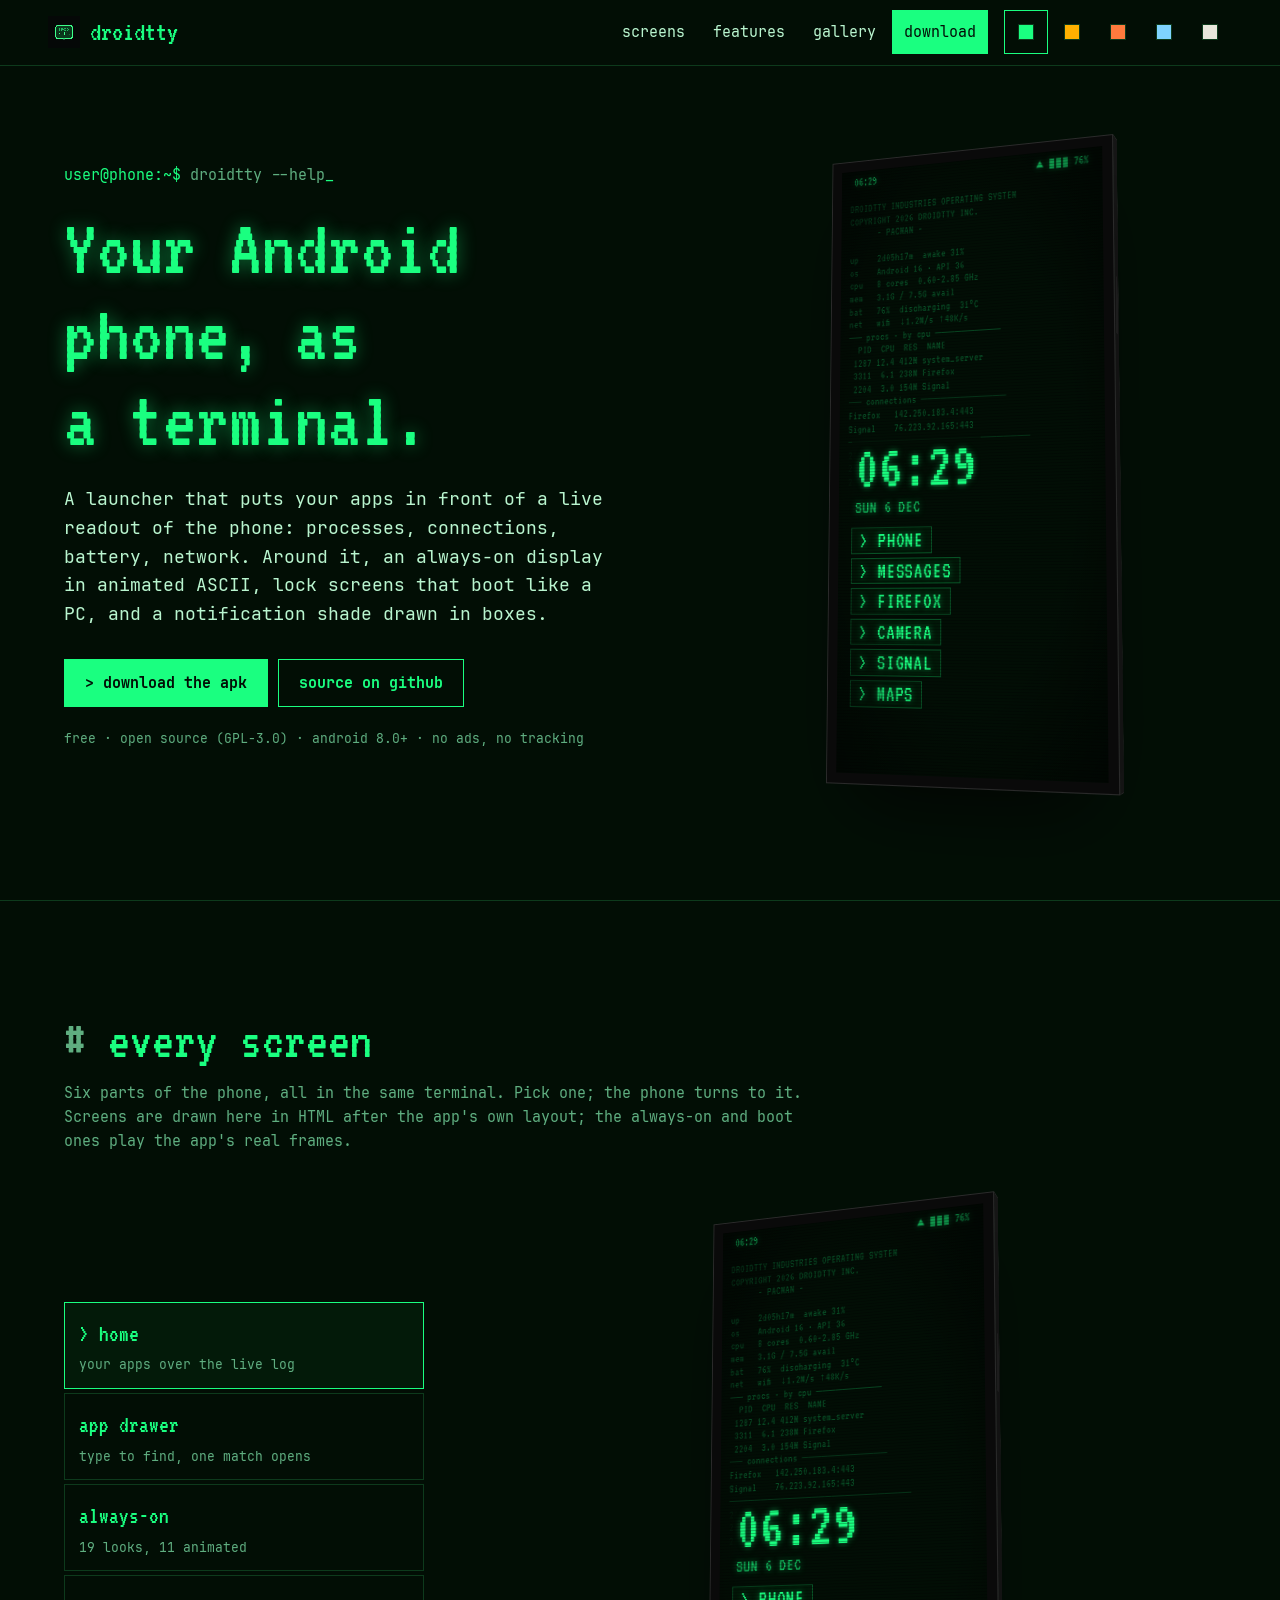
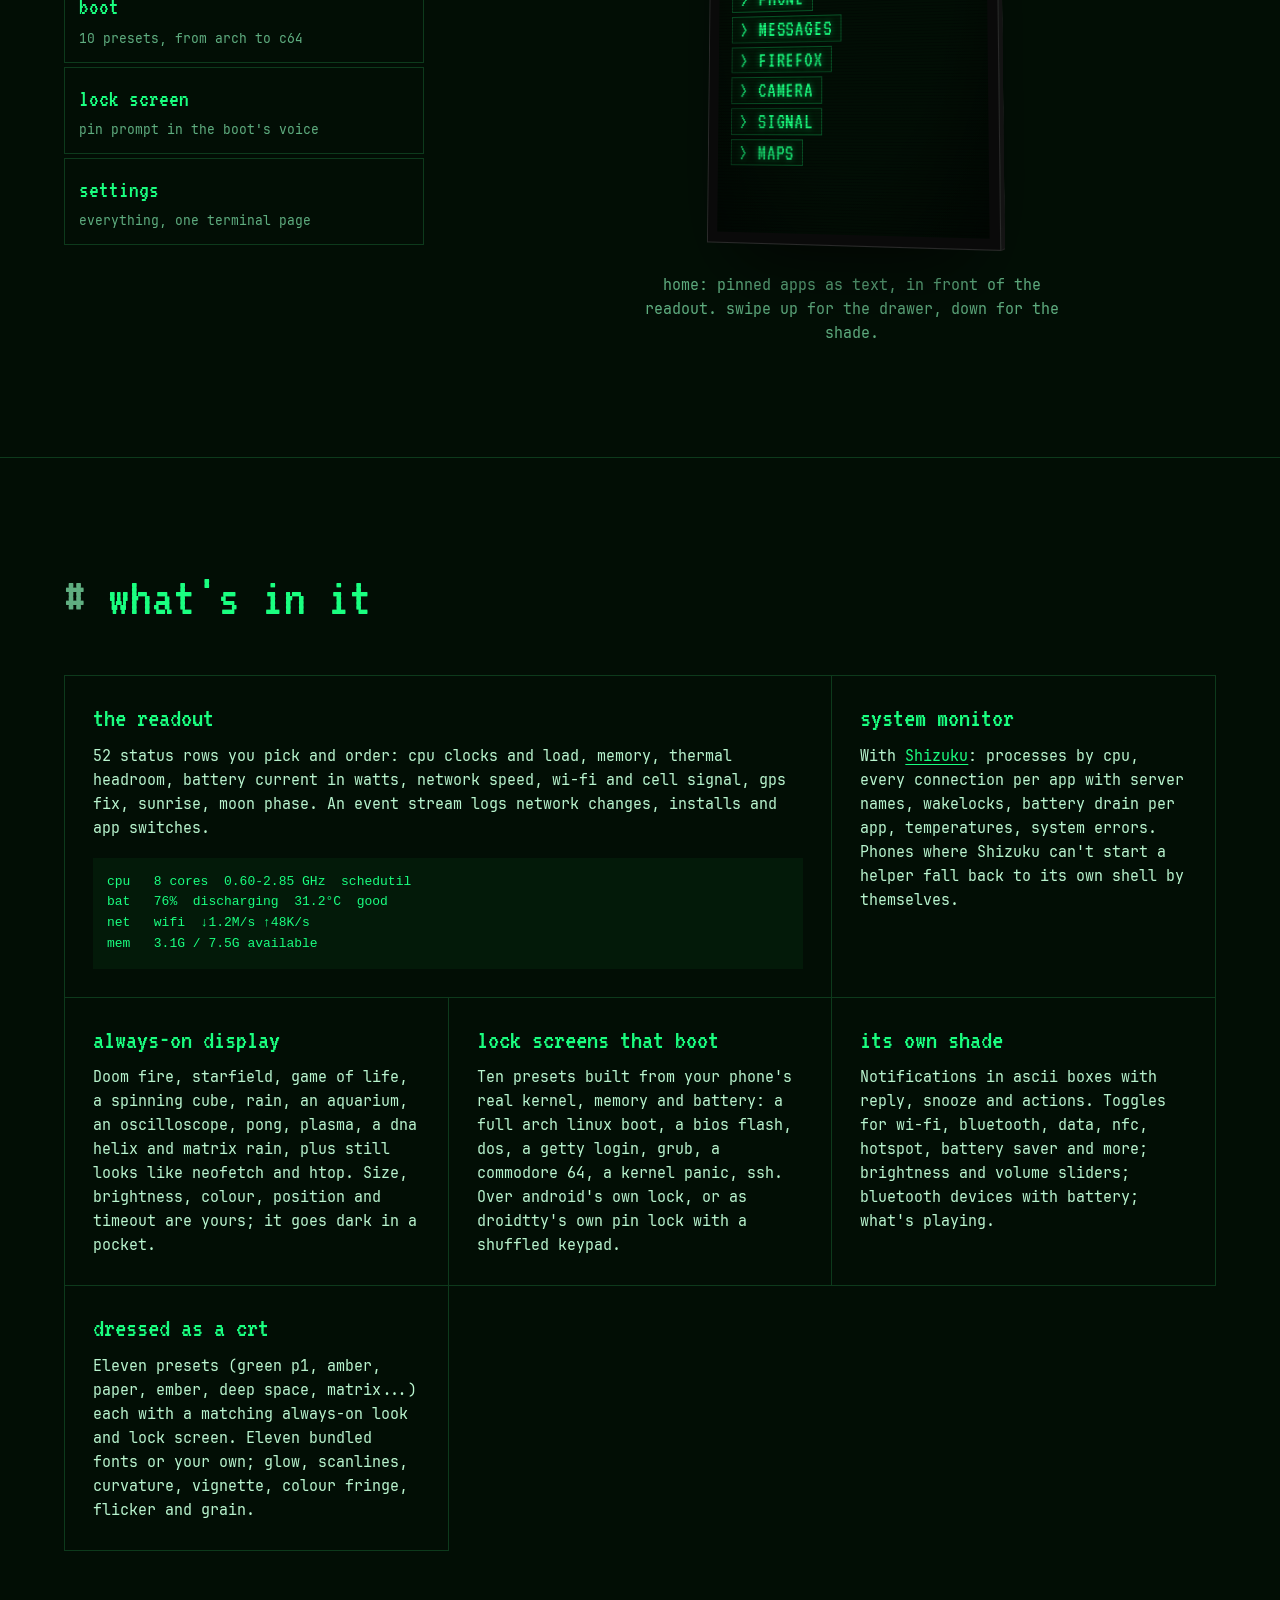
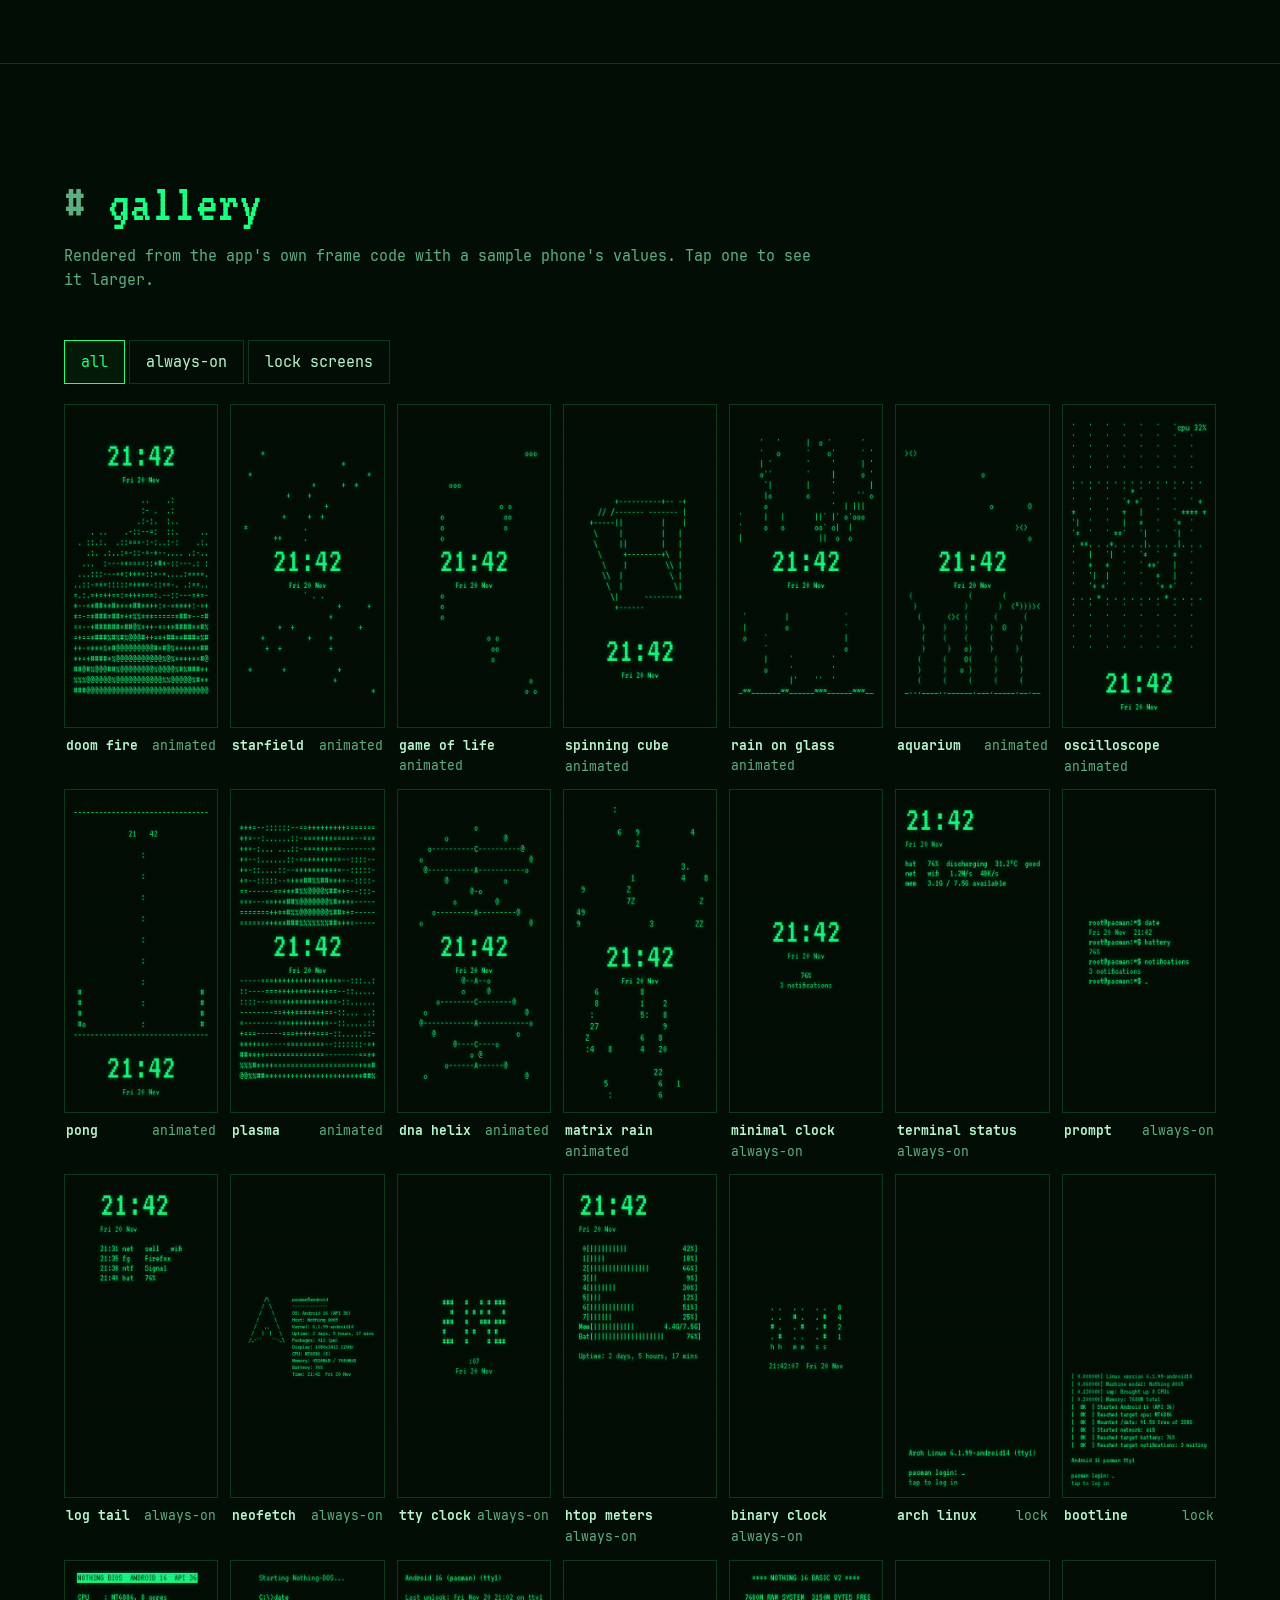
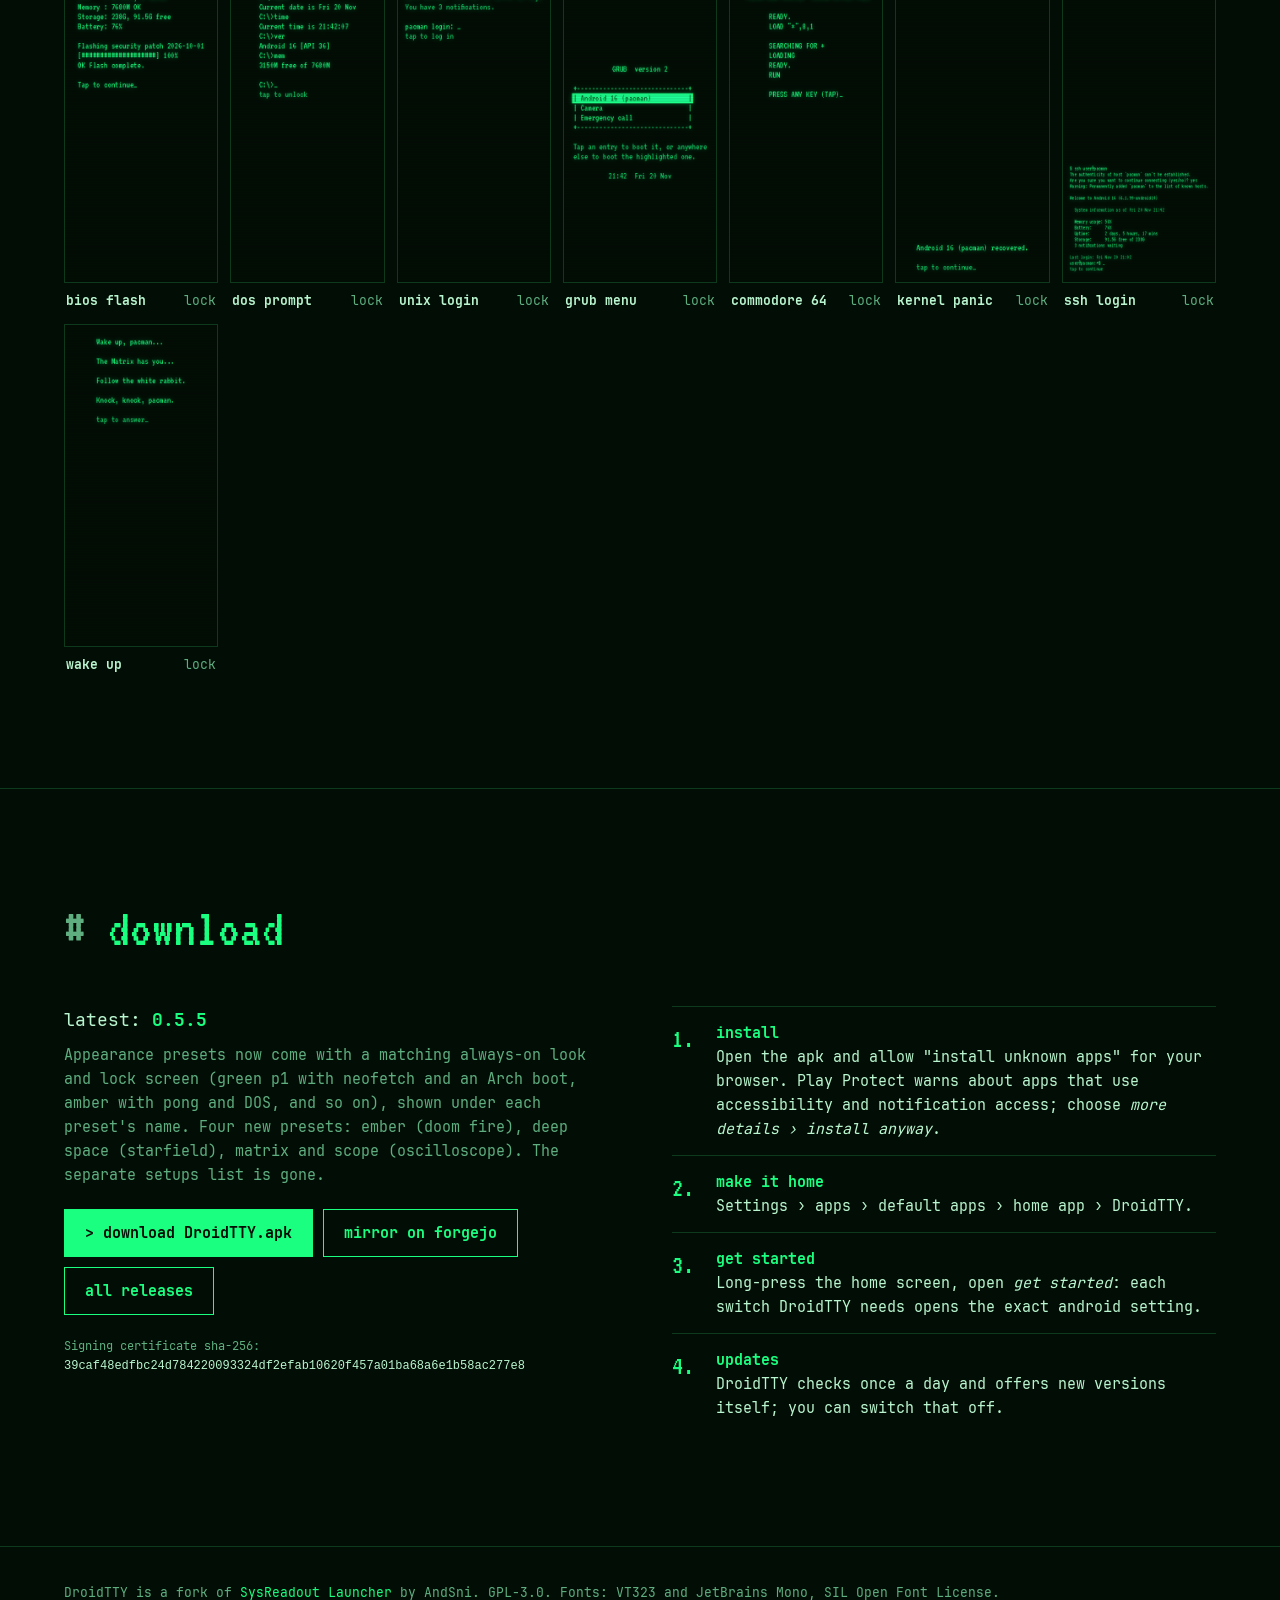
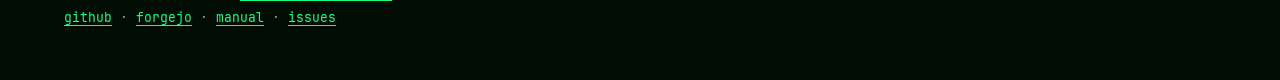
==== site/index.html @ 65d28c78 "Website for droidtty.oiupoyt.space: 3D phones with every screen, gallery, downloads" ====
<!doctype html>
<html lang="en">
<head>
<meta charset="utf-8">
<meta name="viewport" content="width=device-width, initial-scale=1, viewport-fit=cover">
<title>DroidTTY: your Android phone as a terminal</title>
<meta name="description" content="DroidTTY is an Android launcher that turns your phone into a terminal: a live system readout, animated ASCII always-on display, boot-screen lock screens and its own notification shade. Free and open source.">
<link rel="canonical" href="https://droidtty.oiupoyt.space/">
<meta property="og:title" content="DroidTTY">
<meta property="og:description" content="An Android launcher that turns your phone into a terminal.">
<meta property="og:url" content="https://droidtty.oiupoyt.space/">
<meta property="og:image" content="https://droidtty.oiupoyt.space/assets/icon.png">
<meta name="theme-color" content="#020e05">
<link rel="icon" href="assets/icon.png">
<link rel="preload" href="assets/fonts/vt323_regular.ttf" as="font" type="font/ttf" crossorigin>
<link rel="stylesheet" href="style.css">
</head>
<body data-theme="green">
<a class="skip" href="#main">skip to content</a>

<header class="top">
  <a class="brand" href="#top" aria-label="DroidTTY home">
    <img src="assets/icon.png" alt="" width="32" height="32">
    <span>droidtty</span>
  </a>
  <nav class="nav" aria-label="sections">
    <a href="#screens">screens</a>
    <a href="#features">features</a>
    <a href="#gallery">gallery</a>
    <a href="#download" class="nav-dl">download</a>
  </nav>
  <div class="themes" role="group" aria-label="site colours, the app's own presets">
    <button type="button" data-set-theme="green" aria-pressed="true" title="green p1"><i style="--c:#1aff80"></i><span class="sr">green p1</span></button>
    <button type="button" data-set-theme="amber" aria-pressed="false" title="amber p3"><i style="--c:#ffb000"></i><span class="sr">amber p3</span></button>
    <button type="button" data-set-theme="ember" aria-pressed="false" title="ember"><i style="--c:#ff7a3d"></i><span class="sr">ember</span></button>
    <button type="button" data-set-theme="space" aria-pressed="false" title="deep space"><i style="--c:#7fd3ff"></i><span class="sr">deep space</span></button>
    <button type="button" data-set-theme="paper" aria-pressed="false" title="paper"><i style="--c:#e8e6dc"></i><span class="sr">paper</span></button>
  </div>
</header>

<main id="main">

<section class="hero" id="top">
  <div class="hero-copy">
    <p class="prompt"><span class="ps">user@phone:~$</span> <span class="typed" data-type="droidtty --help">droidtty --help</span></p>
    <h1>Your Android phone, as a terminal.</h1>
    <p class="lede">A launcher that puts your apps in front of a live readout of the phone: processes, connections, battery, network. Around it, an always-on display in animated ASCII, lock screens that boot like a PC, and a notification shade drawn in boxes.</p>
    <div class="cta">
      <a class="btn primary" href="#download">download the apk</a>
      <a class="btn" href="https://github.com/oiupoyt/DroidTTY">source on github</a>
    </div>
    <p class="meta">free · open source (GPL-3.0) · android 8.0+ · no ads, no tracking</p>
  </div>
  <div class="hero-stage" aria-hidden="true">
    <div class="phone hero-phone tilt" data-screen="home"></div>
  </div>
</section>

<section class="screens" id="screens" aria-labelledby="screens-h">
  <div class="section-head">
    <h2 id="screens-h"><span class="hash">#</span> every screen</h2>
    <p>Six parts of the phone, all in the same terminal. Pick one; the phone turns to it. Screens are drawn here in HTML after the app's own layout; the always-on and boot ones play the app's real frames.</p>
  </div>
  <div class="screens-body">
    <div class="tabs" role="tablist" aria-label="screens">
      <button role="tab" aria-selected="true" aria-controls="screen-panel" data-tab="home"><b>home</b><span>your apps over the live log</span></button>
      <button role="tab" aria-selected="false" aria-controls="screen-panel" data-tab="drawer"><b>app drawer</b><span>type to find, one match opens</span></button>
      <button role="tab" aria-selected="false" aria-controls="screen-panel" data-tab="aod"><b>always-on</b><span>19 looks, 11 animated</span></button>
      <button role="tab" aria-selected="false" aria-controls="screen-panel" data-tab="boot"><b>boot</b><span>10 presets, from arch to c64</span></button>
      <button role="tab" aria-selected="false" aria-controls="screen-panel" data-tab="lock"><b>lock screen</b><span>pin prompt in the boot's voice</span></button>
      <button role="tab" aria-selected="false" aria-controls="screen-panel" data-tab="settings"><b>settings</b><span>everything, one terminal page</span></button>
    </div>
    <div class="stage" id="screen-panel" role="tabpanel" aria-live="polite">
      <div class="phone stage-phone tilt" data-screen="home"></div>
      <p class="stage-note" id="stage-note">home: pinned apps as text, in front of the readout. swipe up for the drawer, down for the shade.</p>
    </div>
  </div>
</section>

<section class="features" id="features" aria-labelledby="features-h">
  <div class="section-head">
    <h2 id="features-h"><span class="hash">#</span> what's in it</h2>
  </div>
  <div class="feature-list">
    <article>
      <h3>the readout</h3>
      <p>52 status rows you pick and order: cpu clocks and load, memory, thermal headroom, battery current in watts, network speed, wi-fi and cell signal, gps fix, sunrise, moon phase. An event stream logs network changes, installs and app switches.</p>
      <pre class="sample" aria-label="sample rows">cpu   8 cores  0.60-2.85 GHz  schedutil
bat   76%  discharging  31.2°C  good
net   wifi  ↓1.2M/s ↑48K/s
mem   3.1G / 7.5G available</pre>
    </article>
    <article>
      <h3>system monitor</h3>
      <p>With <a href="https://shizuku.rikka.app/">Shizuku</a>: processes by cpu, every connection per app with server names, wakelocks, battery drain per app, temperatures, system errors. Phones where Shizuku can't start a helper fall back to its own shell by themselves.</p>
    </article>
    <article>
      <h3>always-on display</h3>
      <p>Doom fire, starfield, game of life, a spinning cube, rain, an aquarium, an oscilloscope, pong, plasma, a dna helix and matrix rain, plus still looks like neofetch and htop. Size, brightness, colour, position and timeout are yours; it goes dark in a pocket.</p>
    </article>
    <article>
      <h3>lock screens that boot</h3>
      <p>Ten presets built from your phone's real kernel, memory and battery: a full arch linux boot, a bios flash, dos, a getty login, grub, a commodore 64, a kernel panic, ssh. Over android's own lock, or as droidtty's own pin lock with a shuffled keypad.</p>
    </article>
    <article>
      <h3>its own shade</h3>
      <p>Notifications in ascii boxes with reply, snooze and actions. Toggles for wi-fi, bluetooth, data, nfc, hotspot, battery saver and more; brightness and volume sliders; bluetooth devices with battery; what's playing.</p>
    </article>
    <article>
      <h3>dressed as a crt</h3>
      <p>Eleven presets (green p1, amber, paper, ember, deep space, matrix...) each with a matching always-on look and lock screen. Eleven bundled fonts or your own; glow, scanlines, curvature, vignette, colour fringe, flicker and grain.</p>
    </article>
  </div>
</section>

<section class="gallery" id="gallery" aria-labelledby="gallery-h">
  <div class="section-head">
    <h2 id="gallery-h"><span class="hash">#</span> gallery</h2>
    <p>Rendered from the app's own frame code with a sample phone's values. Tap one to see it larger.</p>
  </div>
  <div class="filter" role="group" aria-label="show">
    <button type="button" data-filter="all" aria-pressed="true">all</button>
    <button type="button" data-filter="aod" aria-pressed="false">always-on</button>
    <button type="button" data-filter="lock" aria-pressed="false">lock screens</button>
  </div>
  <ul class="grid" id="gallery-grid"></ul>
  <noscript><p class="note">The gallery needs javascript; every image is also in <a href="https://github.com/oiupoyt/DroidTTY/blob/main/docs/GALLERY.md">docs/GALLERY.md</a>.</p></noscript>
</section>

<section class="download" id="download" aria-labelledby="download-h">
  <div class="section-head">
    <h2 id="download-h"><span class="hash">#</span> download</h2>
  </div>
  <div class="dl-body">
    <div class="dl-main">
      <p class="dl-version">latest: <b id="dl-version">checking…</b></p>
      <p class="dl-notes" id="dl-notes"></p>
      <div class="cta">
        <a class="btn primary" id="dl-apk" href="https://github.com/oiupoyt/DroidTTY/releases/download/latest/DroidTTY.apk">download DroidTTY.apk</a>
        <a class="btn" href="https://git.oiupoyt.space/oiupoyt/DroidTTY/releases">mirror on forgejo</a>
        <a class="btn" href="https://github.com/oiupoyt/DroidTTY/releases">all releases</a>
      </div>
      <p class="fine">Signing certificate sha-256:<br><code class="fp">39caf48edfbc24d784220093324df2efab10620f457a01ba68a6e1b58ac277e8</code></p>
    </div>
    <ol class="steps">
      <li><b>install</b> Open the apk and allow "install unknown apps" for your browser. Play Protect warns about apps that use accessibility and notification access; choose <i>more details › install anyway</i>.</li>
      <li><b>make it home</b> Settings › apps › default apps › home app › DroidTTY.</li>
      <li><b>get started</b> Long-press the home screen, open <i>get started</i>: each switch DroidTTY needs opens the exact android setting.</li>
      <li><b>updates</b> DroidTTY checks once a day and offers new versions itself; you can switch that off.</li>
    </ol>
  </div>
</section>

</main>

<footer class="foot">
  <p>DroidTTY is a fork of <a href="https://github.com/AndSni/SysReadout-Launcher">SysReadout Launcher</a> by AndSni. GPL-3.0. Fonts: VT323 and JetBrains Mono, SIL Open Font License.</p>
  <p><a href="https://github.com/oiupoyt/DroidTTY">github</a> · <a href="https://git.oiupoyt.space/oiupoyt/DroidTTY">forgejo</a> · <a href="https://github.com/oiupoyt/DroidTTY/blob/main/docs/MANUAL.md">manual</a> · <a href="https://github.com/oiupoyt/DroidTTY/issues">issues</a></p>
</footer>

<dialog class="lightbox" id="lightbox" aria-label="gallery image">
  <form method="dialog"><button class="close" aria-label="close">[x]</button></form>
  <img id="lightbox-img" alt="">
  <p id="lightbox-cap"></p>
</dialog>

<script src="screens.js"></script>
<script src="main.js"></script>
</body>
</html>
---- site/style.css ----
/* DroidTTY site. Colours are the app's own presets (data/Theme.kt); square corners and
   monospace throughout, like the app. Glow and scanlines appear only on the phones and
   the headline, where they stand for the app's CRT effects. */

@font-face {
  font-family: "VT323";
  src: url("assets/fonts/vt323_regular.ttf") format("truetype");
  font-display: swap;
}
@font-face {
  font-family: "JetBrains Mono";
  src: url("assets/fonts/jetbrainsmono_regular.ttf") format("truetype");
  font-weight: 400;
  font-display: swap;
}
@font-face {
  font-family: "JetBrains Mono";
  src: url("assets/fonts/jetbrainsmono_bold.ttf") format("truetype");
  font-weight: 700;
  font-display: swap;
}

:root, [data-theme="green"] {
  --bg: #020e05;
  --surface: #031a09;
  --line: #0d3a1c;
  --fg: #1aff80;
  --text: #b9f5cf;
  --dim: #5fae80;
  --accent: #1aff80;
  --on-accent: #020e05;
  --glow: rgba(26, 255, 128, 0.45);
}
[data-theme="amber"] {
  --bg: #0e0800; --surface: #1a1000; --line: #3a2600; --fg: #ffb000; --text: #ffe2a8;
  --dim: #c48a1c; --accent: #ffb000; --on-accent: #0e0800; --glow: rgba(255, 176, 0, 0.42);
}
[data-theme="ember"] {
  --bg: #0c0302; --surface: #180604; --line: #3a120a; --fg: #ff7a3d; --text: #ffd3bd;
  --dim: #d46a45; --accent: #ff5a1f; --on-accent: #0c0302; --glow: rgba(255, 90, 31, 0.42);
}
[data-theme="space"] {
  --bg: #03060e; --surface: #070d1c; --line: #16243f; --fg: #7fd3ff; --text: #cdebff;
  --dim: #7896b8; --accent: #7fd3ff; --on-accent: #03060e; --glow: rgba(127, 211, 255, 0.4);
}
[data-theme="paper"] {
  --bg: #e8e6dc; --surface: #dcd9cc; --line: #b9b5a4; --fg: #1d1d1b; --text: #1d1d1b;
  --dim: #55534a; --accent: #1d1d1b; --on-accent: #e8e6dc; --glow: transparent;
}

*, *::before, *::after { box-sizing: border-box; border-radius: 0 !important; }

html { scroll-behavior: smooth; scroll-padding-top: 72px; }
@media (prefers-reduced-motion: reduce) { html { scroll-behavior: auto; } }

body {
  margin: 0;
  background: var(--bg);
  color: var(--text);
  font: 15px/1.6 "JetBrains Mono", ui-monospace, monospace;
  -webkit-text-size-adjust: 100%;
  transition: background-color 0.25s, color 0.25s;
}

a { color: var(--fg); text-underline-offset: 3px; }
a:hover { text-decoration-thickness: 2px; }
:focus-visible { outline: 2px solid var(--accent); outline-offset: 3px; }

.skip { position: absolute; left: -999px; top: 8px; background: var(--accent); color: var(--on-accent); padding: 8px 12px; z-index: 50; }
.skip:focus { left: 8px; }
.sr { position: absolute; width: 1px; height: 1px; overflow: hidden; clip: rect(0 0 0 0); white-space: nowrap; }

h1, h2, h3 { font-family: "VT323", ui-monospace, monospace; font-weight: 400; color: var(--fg); line-height: 1.05; margin: 0; }
h1 { font-size: clamp(44px, 6.4vw, 84px); text-shadow: 0 0 18px var(--glow); text-wrap: balance; }
h2 { font-size: clamp(34px, 5.5vw, 54px); }
h3 { font-size: 28px; }
.hash { color: var(--dim); }

/* ---- top bar ---- */
.top {
  position: sticky; top: 0; z-index: 20;
  display: flex; align-items: center; gap: 16px;
  padding: 10px max(clamp(16px, 4vw, 48px), calc((100% - 1200px) / 2));
  background: var(--bg);
  border-bottom: 1px solid var(--line);
}
.brand { display: flex; align-items: center; gap: 10px; text-decoration: none; font-family: "VT323", monospace; font-size: 28px; color: var(--fg); }
.brand img { image-rendering: pixelated; }
.nav { display: flex; gap: 4px; margin-left: auto; }
.nav a { text-decoration: none; padding: 10px 12px; color: var(--text); min-height: 44px; display: inline-flex; align-items: center; }
.nav a:hover { color: var(--fg); background: var(--surface); }
.nav .nav-dl { color: var(--on-accent); background: var(--accent); }
.nav .nav-dl:hover { color: var(--on-accent); background: var(--fg); }
.themes { display: flex; gap: 2px; }
.themes button {
  width: 44px; height: 44px; padding: 0; border: 1px solid transparent; background: none; cursor: pointer;
  display: grid; place-items: center;
}
.themes button i { width: 16px; height: 16px; background: var(--c); border: 1px solid var(--line); display: block; }
.themes button[aria-pressed="true"] { border-color: var(--fg); }

/* ---- sections ---- */
/* Content stays within ~1200px on wide screens; the side padding grows instead. */
section {
  padding: clamp(56px, 9vw, 112px) max(clamp(16px, 5vw, 64px), calc((100% - 1200px) / 2));
  border-bottom: 1px solid var(--line);
}
.section-head { max-width: 760px; margin-bottom: clamp(28px, 4vw, 48px); }
.section-head p { color: var(--dim); margin: 12px 0 0; }

/* ---- hero ---- */
.hero {
  display: grid; grid-template-columns: minmax(0, 1.1fr) minmax(0, 0.9fr); gap: clamp(24px, 5vw, 72px);
  align-items: center; min-height: calc(100svh - 65px); padding-top: clamp(32px, 6vw, 72px);
}
.prompt { color: var(--dim); margin: 0 0 18px; }
.prompt .ps { color: var(--fg); }
.typed::after { content: "_"; animation: blink 1.06s steps(1) infinite; color: var(--fg); }
@keyframes blink { 50% { opacity: 0; } }
.lede { font-size: clamp(15px, 1.6vw, 18px); max-width: 560px; margin: 22px 0 30px; }
.meta { color: var(--dim); font-size: 13px; margin-top: 22px; }
.cta { display: flex; flex-wrap: wrap; gap: 10px; }
.btn {
  display: inline-flex; align-items: center; min-height: 48px; padding: 0 20px;
  border: 1px solid var(--fg); color: var(--fg); text-decoration: none; font-weight: 700;
}
.btn:hover { background: var(--surface); }
.btn.primary { background: var(--accent); color: var(--on-accent); border-color: var(--accent); }
.btn.primary:hover { background: var(--fg); }
.btn.primary::before { content: "> "; white-space: pre; }
.hero-stage { display: grid; place-items: center; perspective: 1400px; min-height: 520px; }

/* ---- the 3D phone ----
   A body with real depth: front glass, a back plate and four sides, each a face of a
   box turned in 3D. --rx/--ry are set from the pointer or the scroll. */
.phone {
  --w: 300px; --h: 640px; --d: 18px; --rx: 6deg; --ry: -18deg;
  width: var(--w); height: var(--h);
  position: relative; transform-style: preserve-3d;
  transform: rotateX(var(--rx)) rotateY(var(--ry));
  transition: transform 0.6s cubic-bezier(.2,.7,.2,1);
}
.phone .face { position: absolute; inset: 0; backface-visibility: hidden; }
.phone .front {
  transform: translateZ(calc(var(--d) / 2));
  background: #0a0a0a; border: 1px solid #2a2a2a; padding: 10px;
  box-shadow: 0 40px 80px -30px rgba(0, 0, 0, 0.8);
}
.phone .back { transform: rotateY(180deg) translateZ(calc(var(--d) / 2)); background: #121212; border: 1px solid #2a2a2a; }
.phone .back::after { content: "droidtty"; position: absolute; bottom: 48px; width: 100%; text-align: center; font-family: "VT323"; font-size: 22px; color: #3a3a3a; }
.phone .side { background: #161616; border: 1px solid #262626; }
.phone .left, .phone .right { width: var(--d); left: calc(50% - var(--d) / 2); }
.phone .left { transform: rotateY(-90deg) translateZ(calc(var(--w) / 2)); }
.phone .right { transform: rotateY(90deg) translateZ(calc(var(--w) / 2)); }
.phone .right::before { content: ""; position: absolute; left: 4px; right: 4px; top: 22%; height: 9%; background: #222; }
.phone .topside, .phone .bottomside { height: var(--d); top: calc(50% - var(--d) / 2); }
.phone .topside { transform: rotateX(90deg) translateZ(calc(var(--h) / 2)); }
.phone .bottomside { transform: rotateX(-90deg) translateZ(calc(var(--h) / 2)); }

.screen {
  position: relative; width: 100%; height: 100%; overflow: hidden;
  background: var(--scr-bg, #020e05); color: var(--scr-fg, #1aff80);
  font-family: "VT323", monospace; font-size: 15px; line-height: 1.12;
  text-shadow: 0 0 6px var(--scr-glow, rgba(26, 255, 128, 0.5));
}
/* Scanlines and a vignette, as the app's crt effects draw them. */
.screen::after {
  content: ""; position: absolute; inset: 0; pointer-events: none;
  background:
    repeating-linear-gradient(to bottom, rgba(0, 0, 0, 0.28) 0 1px, transparent 1px 3px),
    radial-gradient(ellipse at center, transparent 55%, rgba(0, 0, 0, 0.55) 100%);
}
.screen .cam { position: absolute; top: 8px; left: 50%; width: 10px; height: 10px; margin-left: -5px; background: #000; border: 1px solid #222; border-radius: 50% !important; z-index: 2; }
.status { display: flex; justify-content: space-between; padding: 6px 14px 4px; font-size: 13px; opacity: 0.85; }

.hero-phone { --w: min(300px, 70vw); --h: calc(var(--w) * 2.13); }
.stage-phone { --w: 300px; --h: 640px; }

/* ---- screens section ---- */
.screens-body { display: grid; grid-template-columns: minmax(220px, 360px) minmax(0, 1fr); gap: clamp(24px, 5vw, 64px); align-items: center; }
.tabs { display: flex; flex-direction: column; gap: 4px; }
.tabs button {
  text-align: left; padding: 12px 14px; min-height: 56px; cursor: pointer;
  background: none; border: 1px solid var(--line); color: var(--text); font: inherit;
  display: flex; flex-direction: column; gap: 2px;
}
.tabs button b { font-family: "VT323"; font-weight: 400; font-size: 24px; color: var(--fg); }
.tabs button span { color: var(--dim); font-size: 13px; }
.tabs button[aria-selected="true"] { border-color: var(--fg); background: var(--surface); }
.tabs button[aria-selected="true"] b::before { content: "> "; }
.stage { display: flex; flex-direction: column; align-items: center; gap: 20px; perspective: 1400px; }
.stage-note { color: var(--dim); max-width: 420px; text-align: center; margin: 12px 0 0; min-height: 3.2em; }

/* ---- features ---- */
.feature-list { display: grid; grid-template-columns: repeat(3, minmax(0, 1fr)); gap: 0; border-top: 1px solid var(--line); border-left: 1px solid var(--line); }
.feature-list article { padding: 28px; border-right: 1px solid var(--line); border-bottom: 1px solid var(--line); }
.feature-list article:first-child { grid-column: span 2; }
.feature-list h3 { margin-bottom: 10px; }
.feature-list p { margin: 0; }
.sample { margin: 18px 0 0; padding: 14px; background: var(--surface); color: var(--fg); overflow-x: auto; font-size: 13px; }

/* ---- gallery ---- */
.filter { display: flex; gap: 4px; margin-bottom: 20px; flex-wrap: wrap; }
.filter button { min-height: 44px; padding: 0 16px; background: none; border: 1px solid var(--line); color: var(--text); font: inherit; cursor: pointer; }
.filter button[aria-pressed="true"] { border-color: var(--fg); color: var(--fg); background: var(--surface); }
.grid { list-style: none; margin: 0; padding: 0; display: grid; grid-template-columns: repeat(auto-fill, minmax(150px, 1fr)); gap: 12px; }
.grid li button { display: block; width: 100%; padding: 0; border: 1px solid var(--line); background: #020e05; cursor: zoom-in; }
.grid li button:hover, .grid li button:focus-visible { border-color: var(--fg); }
.grid img { display: block; width: 100%; height: auto; aspect-ratio: 360 / 760; }
.grid .cap { display: flex; flex-wrap: wrap; justify-content: space-between; column-gap: 6px; padding: 8px 2px 0; font-size: 13px; }
.grid .cap span { white-space: nowrap; }
.grid .cap span { color: var(--dim); }
.lightbox { border: 1px solid var(--fg); background: var(--bg); color: var(--text); padding: 16px; max-width: min(92vw, 480px); }
.lightbox::backdrop { background: rgba(0, 0, 0, 0.82); }
.lightbox img { display: block; width: 100%; height: auto; max-height: 76vh; object-fit: contain; }
.lightbox p { margin: 10px 0 0; text-align: center; }
.lightbox .close { float: right; min-height: 44px; min-width: 44px; background: none; border: 0; color: var(--fg); font: inherit; cursor: pointer; }

/* ---- download ---- */
.dl-body { display: grid; grid-template-columns: minmax(0, 1fr) minmax(0, 1fr); gap: clamp(24px, 5vw, 64px); }
.dl-version { font-size: 18px; margin: 0 0 8px; }
.dl-version b { color: var(--fg); }
.dl-notes { color: var(--dim); margin: 0 0 22px; max-width: 560px; }
.fine { color: var(--dim); font-size: 12px; margin-top: 22px; }
.fp { word-break: break-all; color: var(--text); }
.steps { margin: 0; padding: 0; list-style: none; counter-reset: s; }
.steps li { counter-increment: s; padding: 14px 0 14px 44px; border-top: 1px solid var(--line); position: relative; }
.steps li::before { content: counter(s) "."; position: absolute; left: 0; top: 10px; font-family: "VT323"; font-size: 28px; color: var(--fg); }
.steps b { display: block; color: var(--fg); }

.foot { padding: 32px max(clamp(16px, 5vw, 64px), calc((100% - 1200px) / 2)) 48px; color: var(--dim); font-size: 13px; }
.foot p { margin: 4px 0; }

/* ---- widths ---- */
/* Under ~1100px the feature grid has room for two readable columns, not three. */
@media (max-width: 1100px) {
  .feature-list { grid-template-columns: repeat(2, minmax(0, 1fr)); }
  .feature-list article:first-child { grid-column: span 2; }
}
/* Under ~900px the hero copy and the phone no longer fit side by side. */
@media (max-width: 900px) {
  .hero { grid-template-columns: 1fr; min-height: 0; }
  .hero-stage { min-height: 0; padding: 16px 0 8px; }
  .screens-body { grid-template-columns: 1fr; }
  /* Tabs become a row you scroll sideways, the phone stays in view under them. */
  .tabs { flex-direction: row; overflow-x: auto; scroll-snap-type: x mandatory; padding-bottom: 6px; }
  .tabs button { flex: 0 0 auto; min-width: 150px; scroll-snap-align: start; }
  .dl-body { grid-template-columns: 1fr; }
  .themes { display: none; }
}
/* Phones: the nav keeps only download, the phone mockups shrink to the screen. */
@media (max-width: 620px) {
  body { font-size: 14px; }
  .nav a:not(.nav-dl) { display: none; }
  .feature-list { grid-template-columns: 1fr; }
  .feature-list article:first-child { grid-column: auto; }
  .feature-list article { padding: 22px 18px; }
  .stage-phone { --w: min(280px, 78vw); --h: calc(var(--w) * 2.13); }
  /* The hero phone is a preview here: smaller, and the screens section shows it in full. */
  .hero-phone { --w: min(220px, 58vw); }
  .screen { font-size: 13px; }
  .grid { grid-template-columns: repeat(2, minmax(0, 1fr)); }
  .btn { width: 100%; justify-content: center; }
}
@media (prefers-reduced-motion: reduce) {
  .phone { transition: none; }
  .typed::after { animation: none; }
}

/* ---- what's on the phones: the app's green p1 layout ---- */
.screen .s-dim { color: #12b85c; opacity: 0.8; }
.s-cur { animation: blink 1.06s steps(1) infinite; }
.s-home { position: absolute; inset: 26px 0 0; }
.s-log { position: absolute; inset: 0; margin: 0; padding: 8px 10px; font: inherit; font-size: 11.5px; line-height: 1.18; color: #16d96c; opacity: 0.32; text-shadow: none; white-space: pre; overflow: hidden; }
.s-front { position: absolute; left: 0; right: 0; top: 42%; padding: 10px 14px 0; background: linear-gradient(to bottom, transparent, rgba(2,14,5,0.85) 24px); bottom: 0; }
.s-clock, .s-date { background: linear-gradient(rgba(2,14,5,0.75), rgba(2,14,5,0.75)); width: max-content; padding: 0 4px; }
.s-clock { font-size: 64px; line-height: 0.9; }
.s-date { font-size: 18px; color: #12b85c; letter-spacing: 0.05em; margin-bottom: 10px; }
.s-apps { list-style: none; margin: 0; padding: 0; display: grid; gap: 4px; }
.s-apps li { font-size: 22px; letter-spacing: 0.04em; background: rgba(3, 26, 9, 0.86); width: max-content; padding: 0 8px; border: 1px solid rgba(26, 255, 128, 0.25); }

.s-drawer { padding: 12px 16px; }
.s-search { font-size: 22px; margin-bottom: 10px; }
.s-drawer ul { list-style: none; margin: 0; padding: 0; }
.s-drawer li { font-size: 21px; line-height: 1.3; }

.s-settings { padding: 8px 14px; font-size: 15px; }
.s-head { font-size: 21px; }
.s-sec { margin: 10px 0 2px; color: #1aff80; }
.s-row { display: flex; justify-content: space-between; gap: 8px; padding: 3px 0; color: #b9f5cf; }
.s-row b { font-weight: 400; color: #1aff80; }
.s-preset { padding: 3px 6px; margin: 2px 0; font-size: 17px; background: #020e05; color: #1aff80; }
.s-preset i { display: block; font-style: normal; font-size: 12px; opacity: 0.7; }
.s-preset.amber { background: #0e0800; color: #ffb000; }
.s-preset.ember { background: #0c0302; color: #ff7a3d; }
.s-preset.space { background: #03060e; color: #cdebff; font-family: "JetBrains Mono"; font-size: 13px; }

.s-lock { position: absolute; inset: 26px 0 0; display: flex; flex-direction: column; padding: 10px 14px 18px; }
.s-boot { flex: 1; margin: 0; font: inherit; font-size: 16px; white-space: pre-wrap; align-content: end; display: grid; }
.s-pin { color: #12b85c; margin: 8px 0; }
.s-keys { display: grid; grid-template-columns: repeat(3, 1fr); gap: 5px; }
.s-key { font: inherit; font-size: 17px; color: #1aff80; background: none; border: 1px solid rgba(26, 255, 128, 0.55); min-height: 40px; cursor: pointer; text-shadow: inherit; }
.s-key:active { background: #1aff80; color: #020e05; }

.s-frame { position: absolute; inset: 0; padding: 26px 8px 14px; display: flex; flex-direction: column; justify-content: flex-start; overflow: hidden; }
.s-frame.centered { justify-content: center; }
.s-frame.tail { justify-content: flex-end; }
.fl-wrap { display: flex; flex-direction: column; }
.fl { white-space: pre; min-height: 1em; }
.fl.c { text-align: center; }
.fl.big { font-size: 64px; line-height: 0.95; }
.fl.dim, .fl.art { color: #12b85c; }
.fl.inv { background: #1aff80; color: #020e05; width: max-content; text-shadow: none; }
.fl .mk { color: #1aff80; }
.s-loading { padding: 40px 14px; }
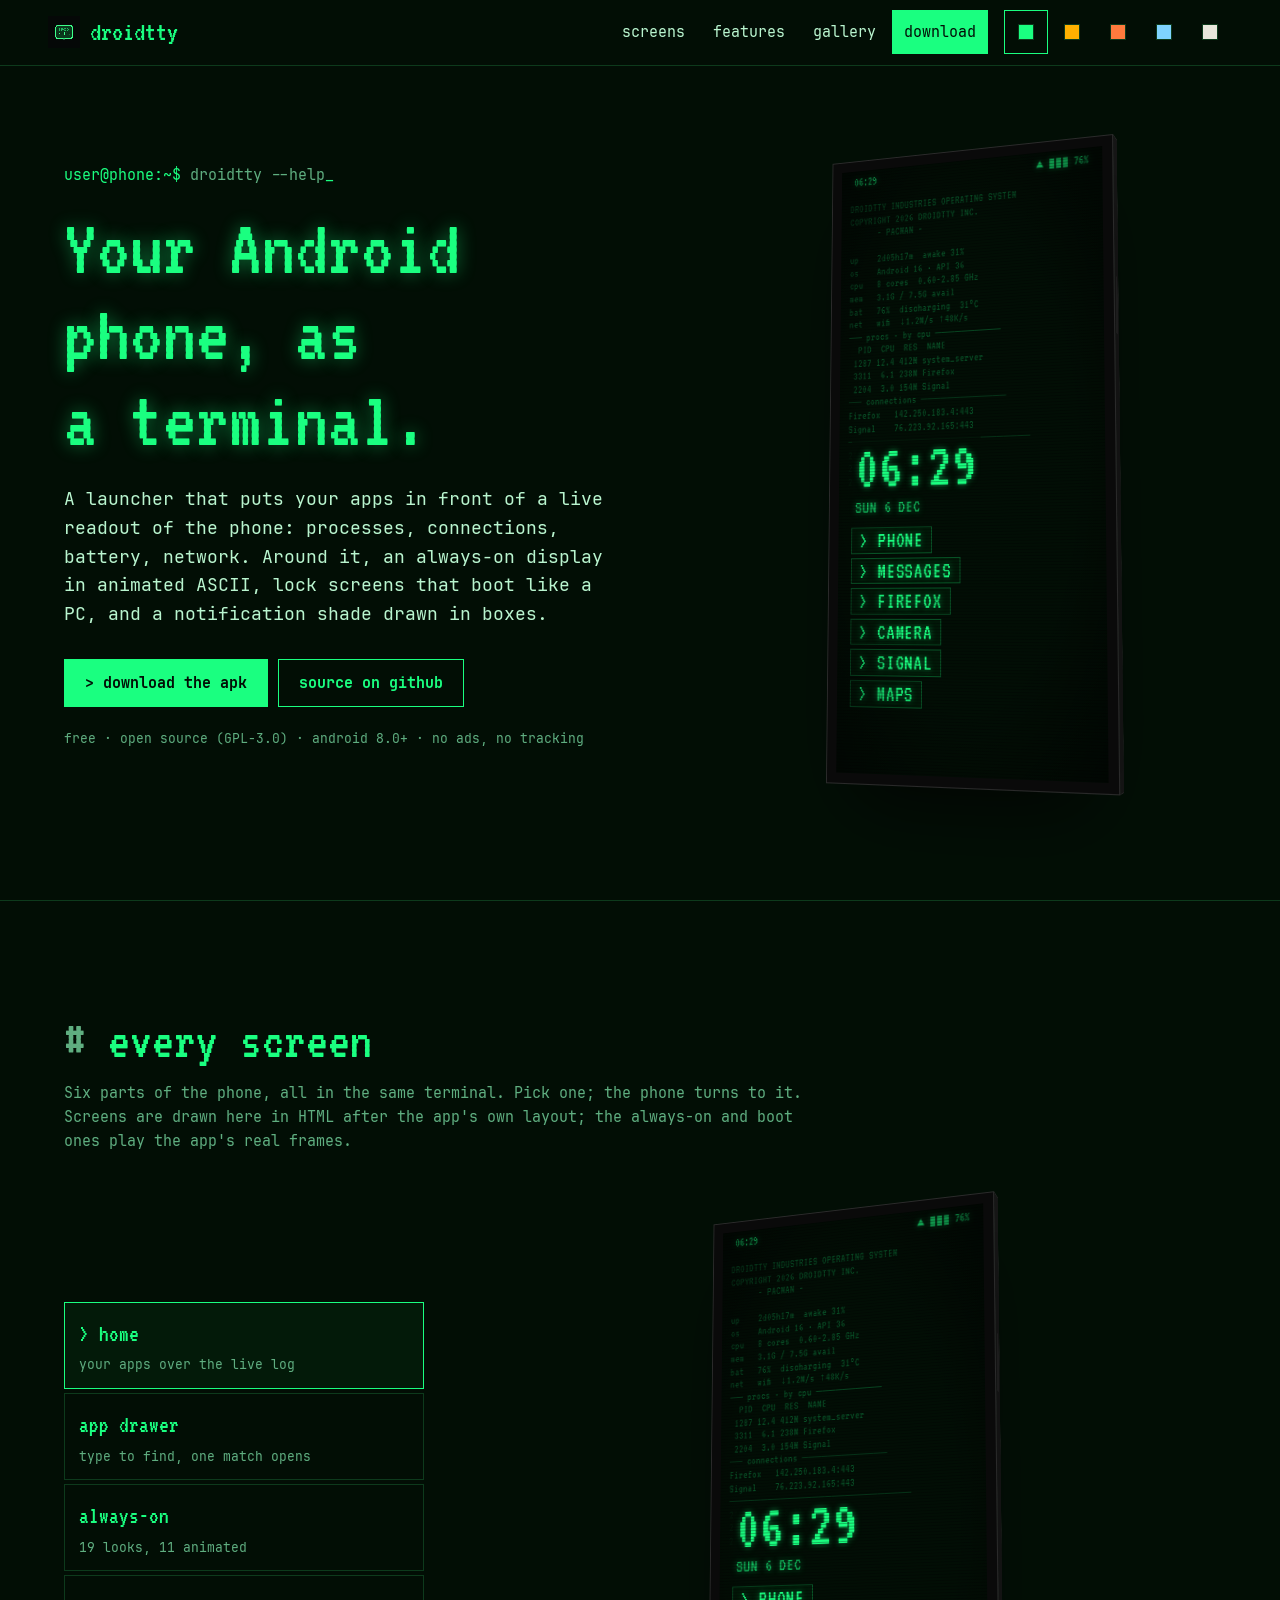
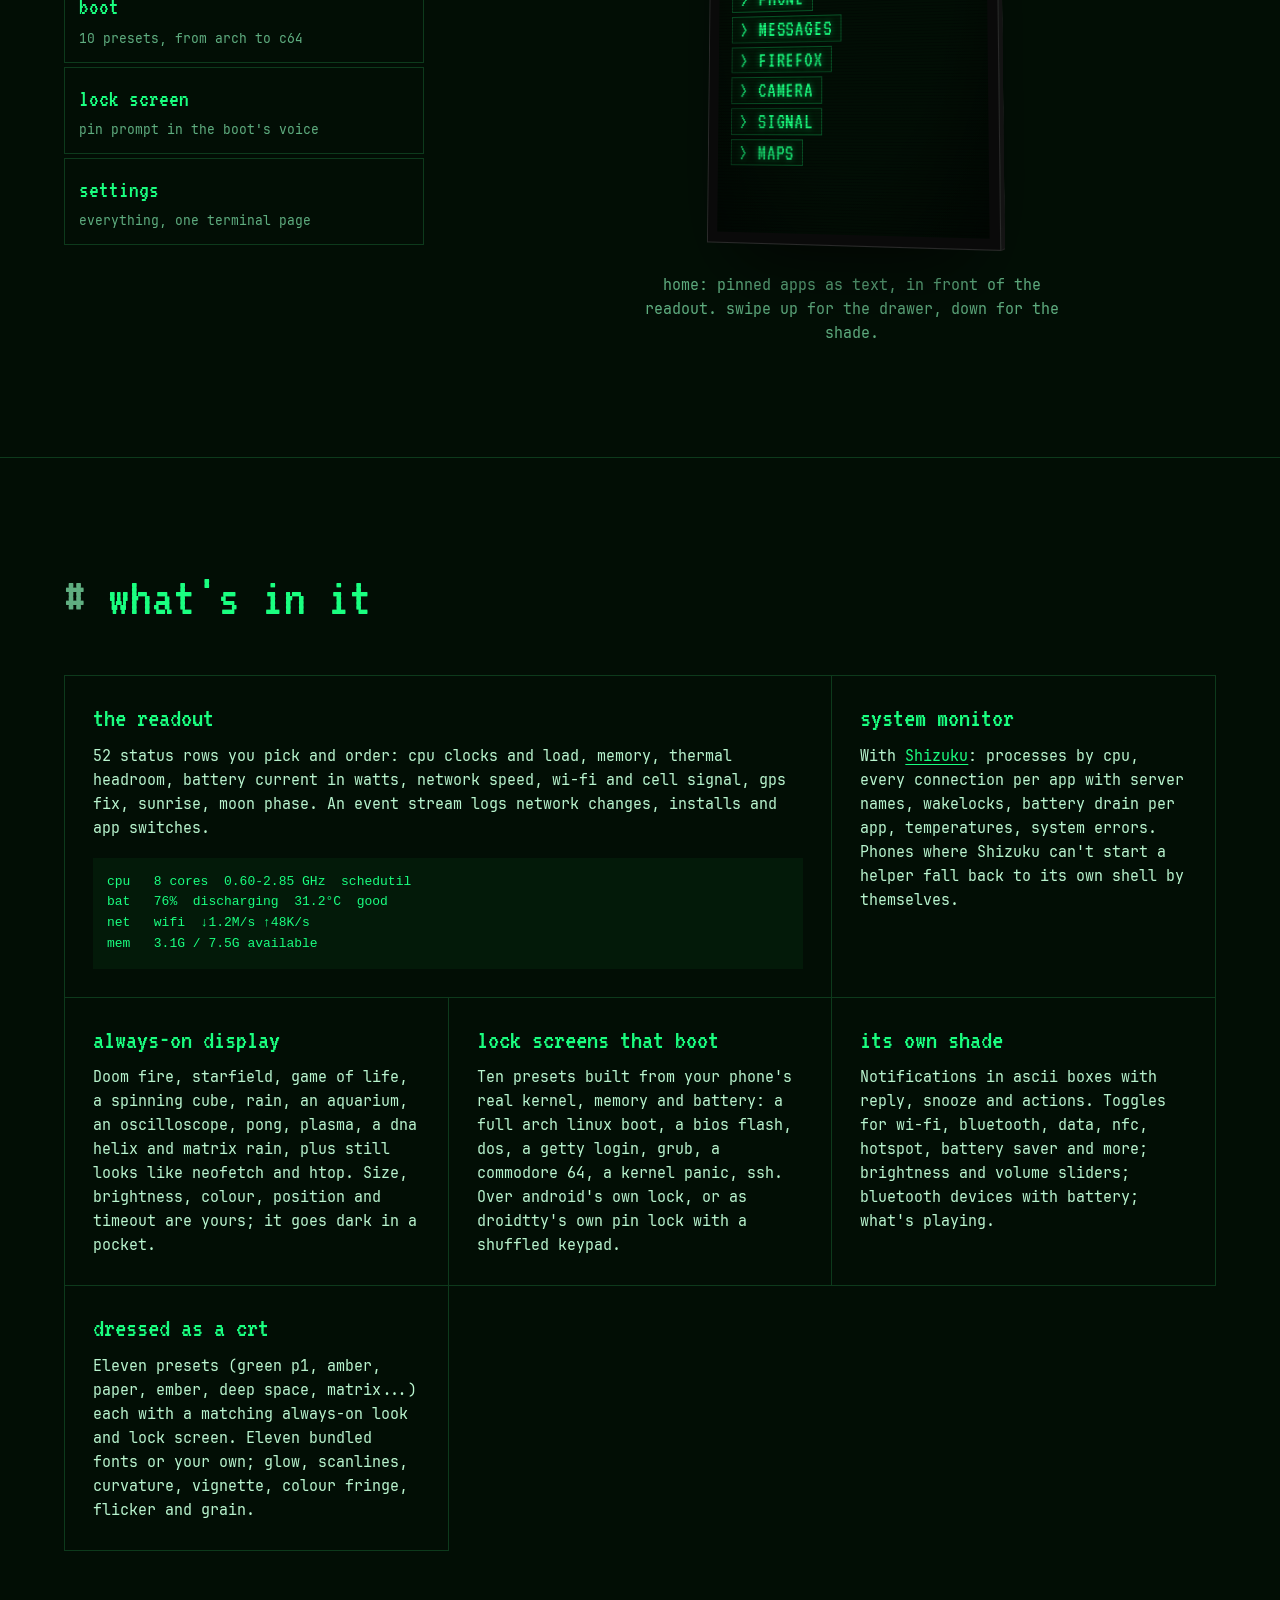
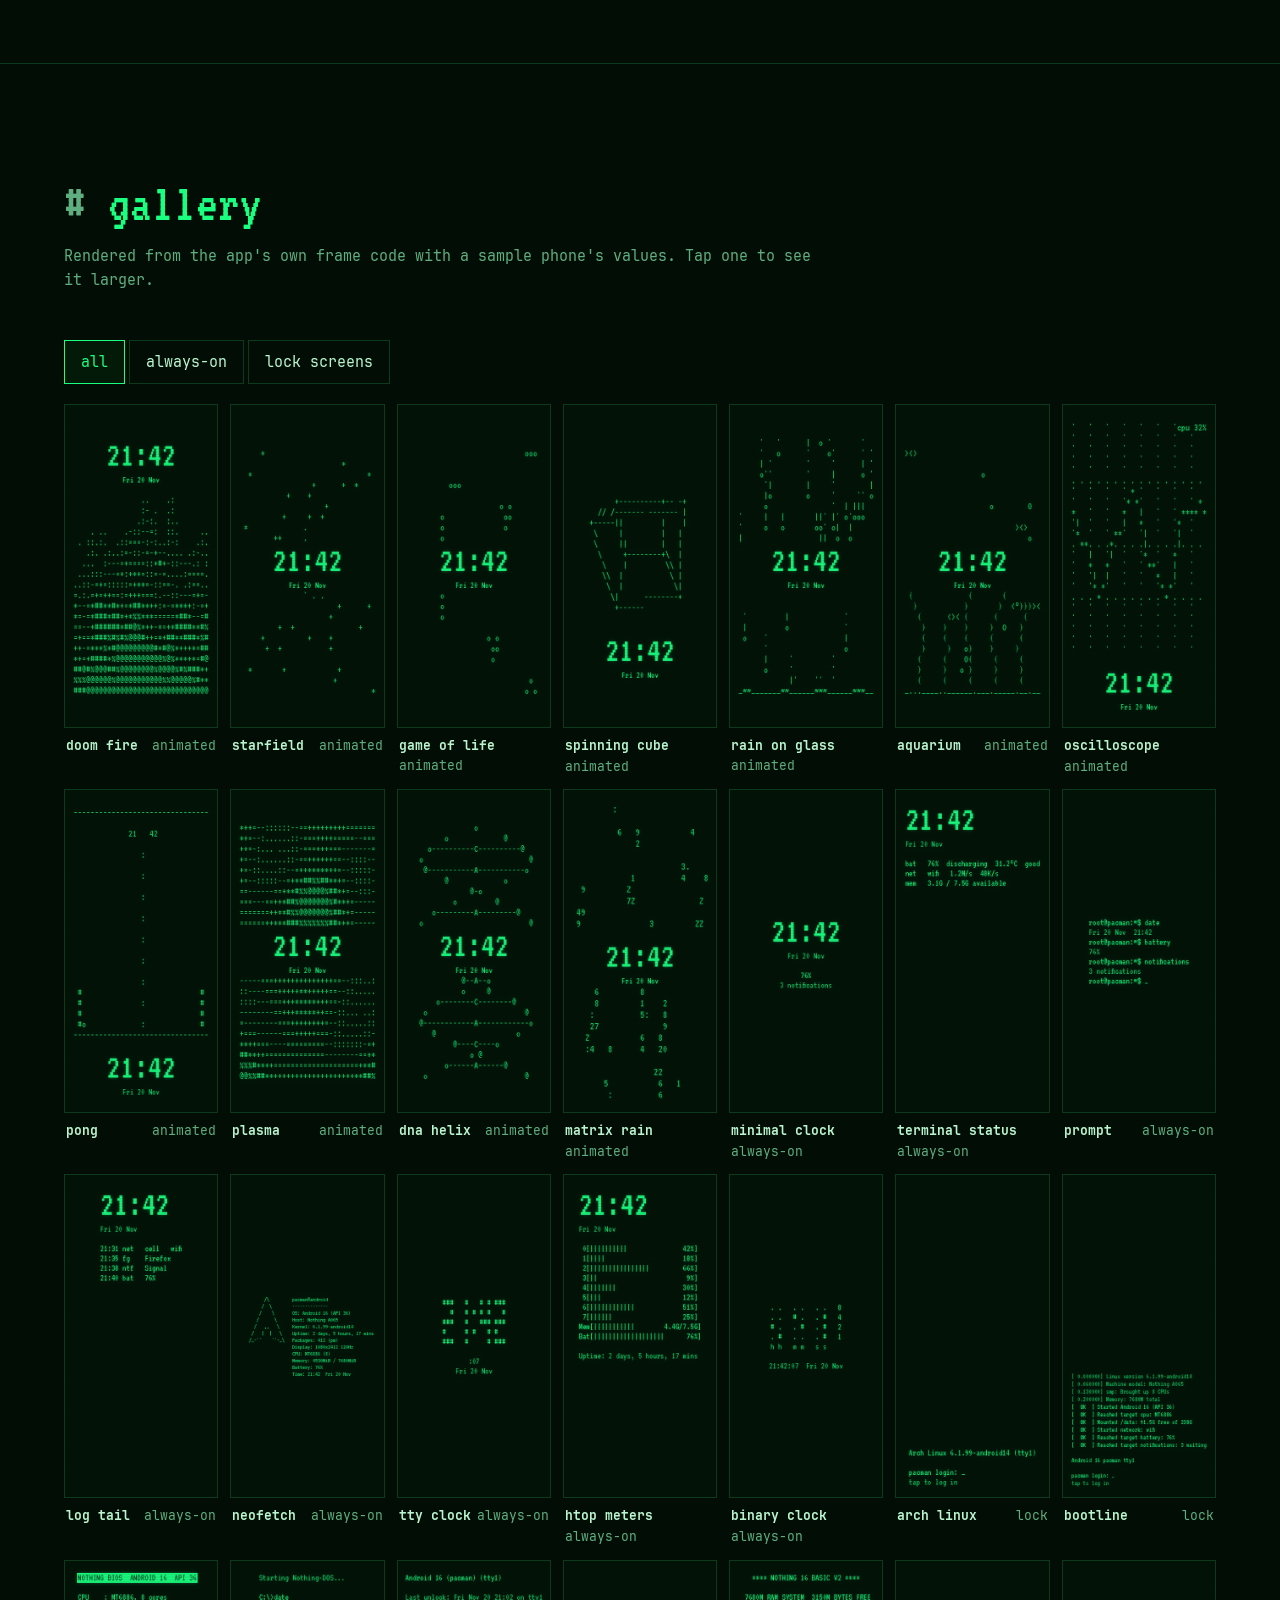
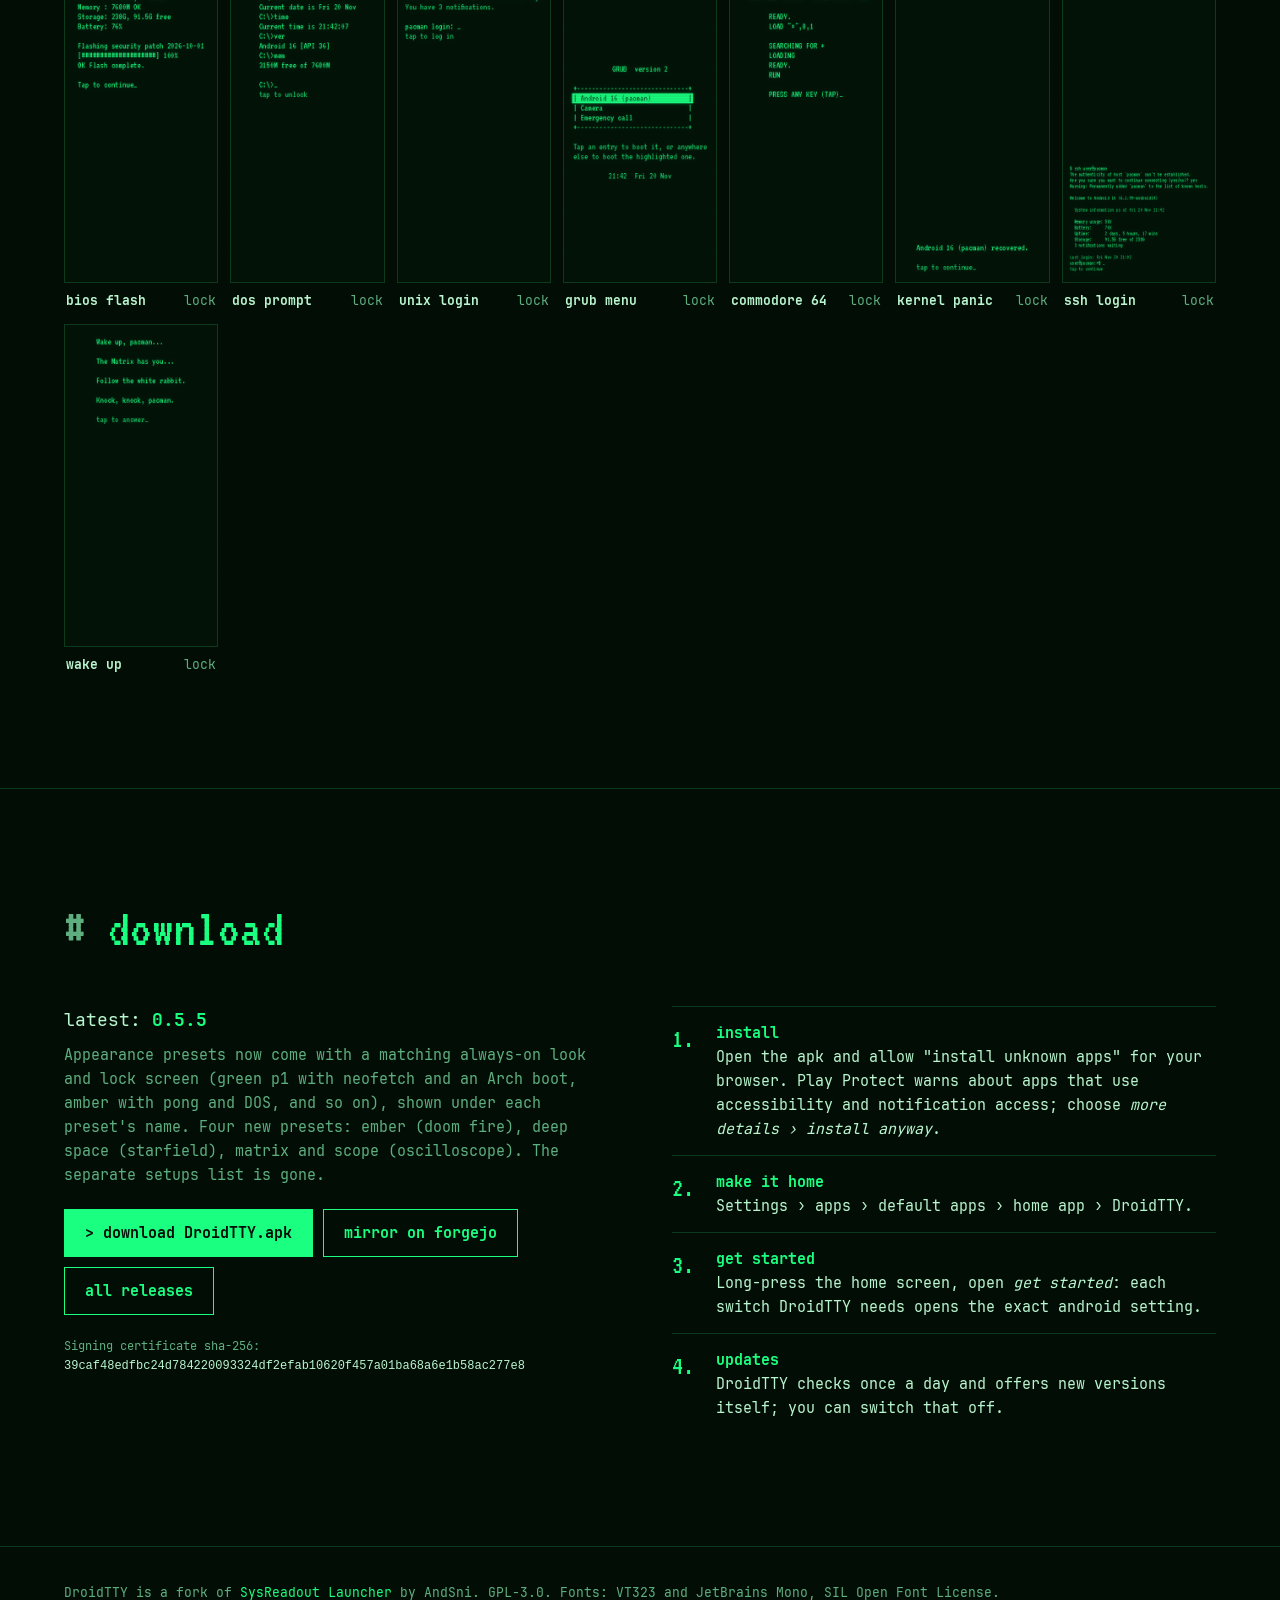
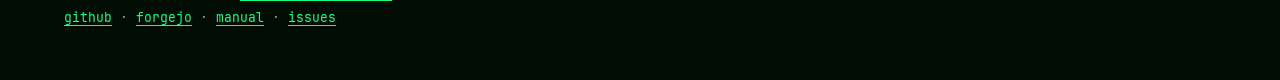
==== commit e331db55: "Site: theme colours reach the phones and the gallery" ====
--- a/site/index.html
+++ b/site/index.html
@@ -158,6 +158,19 @@
   <p><a href="https://github.com/oiupoyt/DroidTTY">github</a> · <a href="https://git.oiupoyt.space/oiupoyt/DroidTTY">forgejo</a> · <a href="https://github.com/oiupoyt/DroidTTY/blob/main/docs/MANUAL.md">manual</a> · <a href="https://github.com/oiupoyt/DroidTTY/issues">issues</a></p>
 </footer>
 
+<!-- Recolours the gallery's green renders to the chosen theme: brightness picks a point
+     between the theme's background and text colour. main.js sets the tables. -->
+<svg width="0" height="0" style="position:absolute" aria-hidden="true" focusable="false">
+  <filter id="retint" color-interpolation-filters="sRGB">
+    <feColorMatrix type="matrix" values="0.2126 0.7152 0.0722 0 0  0.2126 0.7152 0.0722 0 0  0.2126 0.7152 0.0722 0 0  0 0 0 1 0"/>
+    <feComponentTransfer>
+      <feFuncR id="retint-r" type="table" tableValues="0.0078 0.1"/>
+      <feFuncG id="retint-g" type="table" tableValues="0.0549 1"/>
+      <feFuncB id="retint-b" type="table" tableValues="0.0196 0.5"/>
+    </feComponentTransfer>
+  </filter>
+</svg>
+
 <dialog class="lightbox" id="lightbox" aria-label="gallery image">
   <form method="dialog"><button class="close" aria-label="close">[x]</button></form>
   <img id="lightbox-img" alt="">
--- a/site/style.css
+++ b/site/style.css
@@ -46,6 +46,33 @@
 [data-theme="paper"] {
   --bg: #e8e6dc; --surface: #dcd9cc; --line: #b9b5a4; --fg: #1d1d1b; --text: #1d1d1b;
   --dim: #55534a; --accent: #1d1d1b; --on-accent: #e8e6dc; --glow: transparent;
+}
+
+/* What the phones show: each site theme's matching app preset. */
+:root, [data-theme="green"] {
+  --scr-bg: #020e05; --scr-fg: #1aff80; --scr-dim: #12b85c; --scr-log: #16d96c; --scr-text: #b9f5cf;
+  --scr-fg-rgb: 26, 255, 128; --scr-bg-rgb: 2, 14, 5; --scr-surface-rgb: 3, 26, 9;
+  --scr-glow: rgba(26, 255, 128, 0.5);
+}
+[data-theme="amber"] {
+  --scr-bg: #0e0800; --scr-fg: #ffb000; --scr-dim: #c48a1c; --scr-log: #e09a00; --scr-text: #ffe2a8;
+  --scr-fg-rgb: 255, 176, 0; --scr-bg-rgb: 14, 8, 0; --scr-surface-rgb: 26, 16, 0;
+  --scr-glow: rgba(255, 176, 0, 0.5);
+}
+[data-theme="ember"] {
+  --scr-bg: #0c0302; --scr-fg: #ff7a3d; --scr-dim: #b8452a; --scr-log: #d9542b; --scr-text: #ffd3bd;
+  --scr-fg-rgb: 255, 122, 61; --scr-bg-rgb: 12, 3, 2; --scr-surface-rgb: 24, 6, 4;
+  --scr-glow: rgba(255, 122, 61, 0.5);
+}
+[data-theme="space"] {
+  --scr-bg: #03060e; --scr-fg: #7fd3ff; --scr-dim: #5e7a99; --scr-log: #4f87b8; --scr-text: #cdebff;
+  --scr-fg-rgb: 127, 211, 255; --scr-bg-rgb: 3, 6, 14; --scr-surface-rgb: 7, 13, 28;
+  --scr-glow: rgba(127, 211, 255, 0.5);
+}
+[data-theme="paper"] {
+  --scr-bg: #e8e6dc; --scr-fg: #1d1d1b; --scr-dim: #55534a; --scr-log: #3a3934; --scr-text: #1d1d1b;
+  --scr-fg-rgb: 29, 29, 27; --scr-bg-rgb: 232, 230, 220; --scr-surface-rgb: 220, 217, 204;
+  --scr-glow: rgba(29, 29, 27, 0);
 }
 
 *, *::before, *::after { box-sizing: border-box; border-radius: 0 !important; }
@@ -159,9 +186,9 @@
 
 .screen {
   position: relative; width: 100%; height: 100%; overflow: hidden;
-  background: var(--scr-bg, #020e05); color: var(--scr-fg, #1aff80);
+  background: var(--scr-bg); color: var(--scr-fg);
   font-family: "VT323", monospace; font-size: 15px; line-height: 1.12;
-  text-shadow: 0 0 6px var(--scr-glow, rgba(26, 255, 128, 0.5));
+  text-shadow: 0 0 6px var(--scr-glow);
 }
 /* Scanlines and a vignette, as the app's crt effects draw them. */
 .screen::after {
@@ -169,6 +196,10 @@
   background:
     repeating-linear-gradient(to bottom, rgba(0, 0, 0, 0.28) 0 1px, transparent 1px 3px),
     radial-gradient(ellipse at center, transparent 55%, rgba(0, 0, 0, 0.55) 100%);
+}
+/* On the light paper theme a dark vignette greys the whole screen; keep only faint lines. */
+[data-theme="paper"] .screen::after {
+  background: repeating-linear-gradient(to bottom, rgba(0, 0, 0, 0.06) 0 1px, transparent 1px 3px);
 }
 .screen .cam { position: absolute; top: 8px; left: 50%; width: 10px; height: 10px; margin-left: -5px; background: #000; border: 1px solid #222; border-radius: 50% !important; z-index: 2; }
 .status { display: flex; justify-content: space-between; padding: 6px 14px 4px; font-size: 13px; opacity: 0.85; }
@@ -268,16 +299,16 @@
 }
 
 /* ---- what's on the phones: the app's green p1 layout ---- */
-.screen .s-dim { color: #12b85c; opacity: 0.8; }
+.screen .s-dim { color: var(--scr-dim); opacity: 0.8; }
 .s-cur { animation: blink 1.06s steps(1) infinite; }
 .s-home { position: absolute; inset: 26px 0 0; }
-.s-log { position: absolute; inset: 0; margin: 0; padding: 8px 10px; font: inherit; font-size: 11.5px; line-height: 1.18; color: #16d96c; opacity: 0.32; text-shadow: none; white-space: pre; overflow: hidden; }
-.s-front { position: absolute; left: 0; right: 0; top: 42%; padding: 10px 14px 0; background: linear-gradient(to bottom, transparent, rgba(2,14,5,0.85) 24px); bottom: 0; }
-.s-clock, .s-date { background: linear-gradient(rgba(2,14,5,0.75), rgba(2,14,5,0.75)); width: max-content; padding: 0 4px; }
+.s-log { position: absolute; inset: 0; margin: 0; padding: 8px 10px; font: inherit; font-size: 11.5px; line-height: 1.18; color: var(--scr-log); opacity: 0.32; text-shadow: none; white-space: pre; overflow: hidden; }
+.s-front { position: absolute; left: 0; right: 0; top: 42%; padding: 10px 14px 0; background: linear-gradient(to bottom, transparent, rgba(var(--scr-bg-rgb),0.85) 24px); bottom: 0; }
+.s-clock, .s-date { background: linear-gradient(rgba(var(--scr-bg-rgb),0.75), rgba(var(--scr-bg-rgb),0.75)); width: max-content; padding: 0 4px; }
 .s-clock { font-size: 64px; line-height: 0.9; }
-.s-date { font-size: 18px; color: #12b85c; letter-spacing: 0.05em; margin-bottom: 10px; }
+.s-date { font-size: 18px; color: var(--scr-dim); letter-spacing: 0.05em; margin-bottom: 10px; }
 .s-apps { list-style: none; margin: 0; padding: 0; display: grid; gap: 4px; }
-.s-apps li { font-size: 22px; letter-spacing: 0.04em; background: rgba(3, 26, 9, 0.86); width: max-content; padding: 0 8px; border: 1px solid rgba(26, 255, 128, 0.25); }
+.s-apps li { font-size: 22px; letter-spacing: 0.04em; background: rgba(var(--scr-surface-rgb), 0.86); width: max-content; padding: 0 8px; border: 1px solid rgba(var(--scr-fg-rgb), 0.25); }
 
 .s-drawer { padding: 12px 16px; }
 .s-search { font-size: 22px; margin-bottom: 10px; }
@@ -286,9 +317,9 @@
 
 .s-settings { padding: 8px 14px; font-size: 15px; }
 .s-head { font-size: 21px; }
-.s-sec { margin: 10px 0 2px; color: #1aff80; }
-.s-row { display: flex; justify-content: space-between; gap: 8px; padding: 3px 0; color: #b9f5cf; }
-.s-row b { font-weight: 400; color: #1aff80; }
+.s-sec { margin: 10px 0 2px; color: var(--scr-fg); }
+.s-row { display: flex; justify-content: space-between; gap: 8px; padding: 3px 0; color: var(--scr-text); }
+.s-row b { font-weight: 400; color: var(--scr-fg); }
 .s-preset { padding: 3px 6px; margin: 2px 0; font-size: 17px; background: #020e05; color: #1aff80; }
 .s-preset i { display: block; font-style: normal; font-size: 12px; opacity: 0.7; }
 .s-preset.amber { background: #0e0800; color: #ffb000; }
@@ -297,10 +328,10 @@
 
 .s-lock { position: absolute; inset: 26px 0 0; display: flex; flex-direction: column; padding: 10px 14px 18px; }
 .s-boot { flex: 1; margin: 0; font: inherit; font-size: 16px; white-space: pre-wrap; align-content: end; display: grid; }
-.s-pin { color: #12b85c; margin: 8px 0; }
+.s-pin { color: var(--scr-dim); margin: 8px 0; }
 .s-keys { display: grid; grid-template-columns: repeat(3, 1fr); gap: 5px; }
-.s-key { font: inherit; font-size: 17px; color: #1aff80; background: none; border: 1px solid rgba(26, 255, 128, 0.55); min-height: 40px; cursor: pointer; text-shadow: inherit; }
-.s-key:active { background: #1aff80; color: #020e05; }
+.s-key { font: inherit; font-size: 17px; color: var(--scr-fg); background: none; border: 1px solid rgba(var(--scr-fg-rgb), 0.55); min-height: 40px; cursor: pointer; text-shadow: inherit; }
+.s-key:active { background: var(--scr-fg); color: var(--scr-bg); }
 
 .s-frame { position: absolute; inset: 0; padding: 26px 8px 14px; display: flex; flex-direction: column; justify-content: flex-start; overflow: hidden; }
 .s-frame.centered { justify-content: center; }
@@ -309,7 +340,11 @@
 .fl { white-space: pre; min-height: 1em; }
 .fl.c { text-align: center; }
 .fl.big { font-size: 64px; line-height: 0.95; }
-.fl.dim, .fl.art { color: #12b85c; }
-.fl.inv { background: #1aff80; color: #020e05; width: max-content; text-shadow: none; }
-.fl .mk { color: #1aff80; }
+.fl.dim, .fl.art { color: var(--scr-dim); }
+.fl.inv { background: var(--scr-fg); color: var(--scr-bg); width: max-content; text-shadow: none; }
+.fl .mk { color: var(--scr-fg); }
 .s-loading { padding: 40px 14px; }
+
+/* Gallery images are drawn in green p1; an SVG filter maps their brightness onto the
+   chosen theme's background and text colours (main.js keeps it in step). */
+.grid img, .lightbox img { filter: url(#retint); }
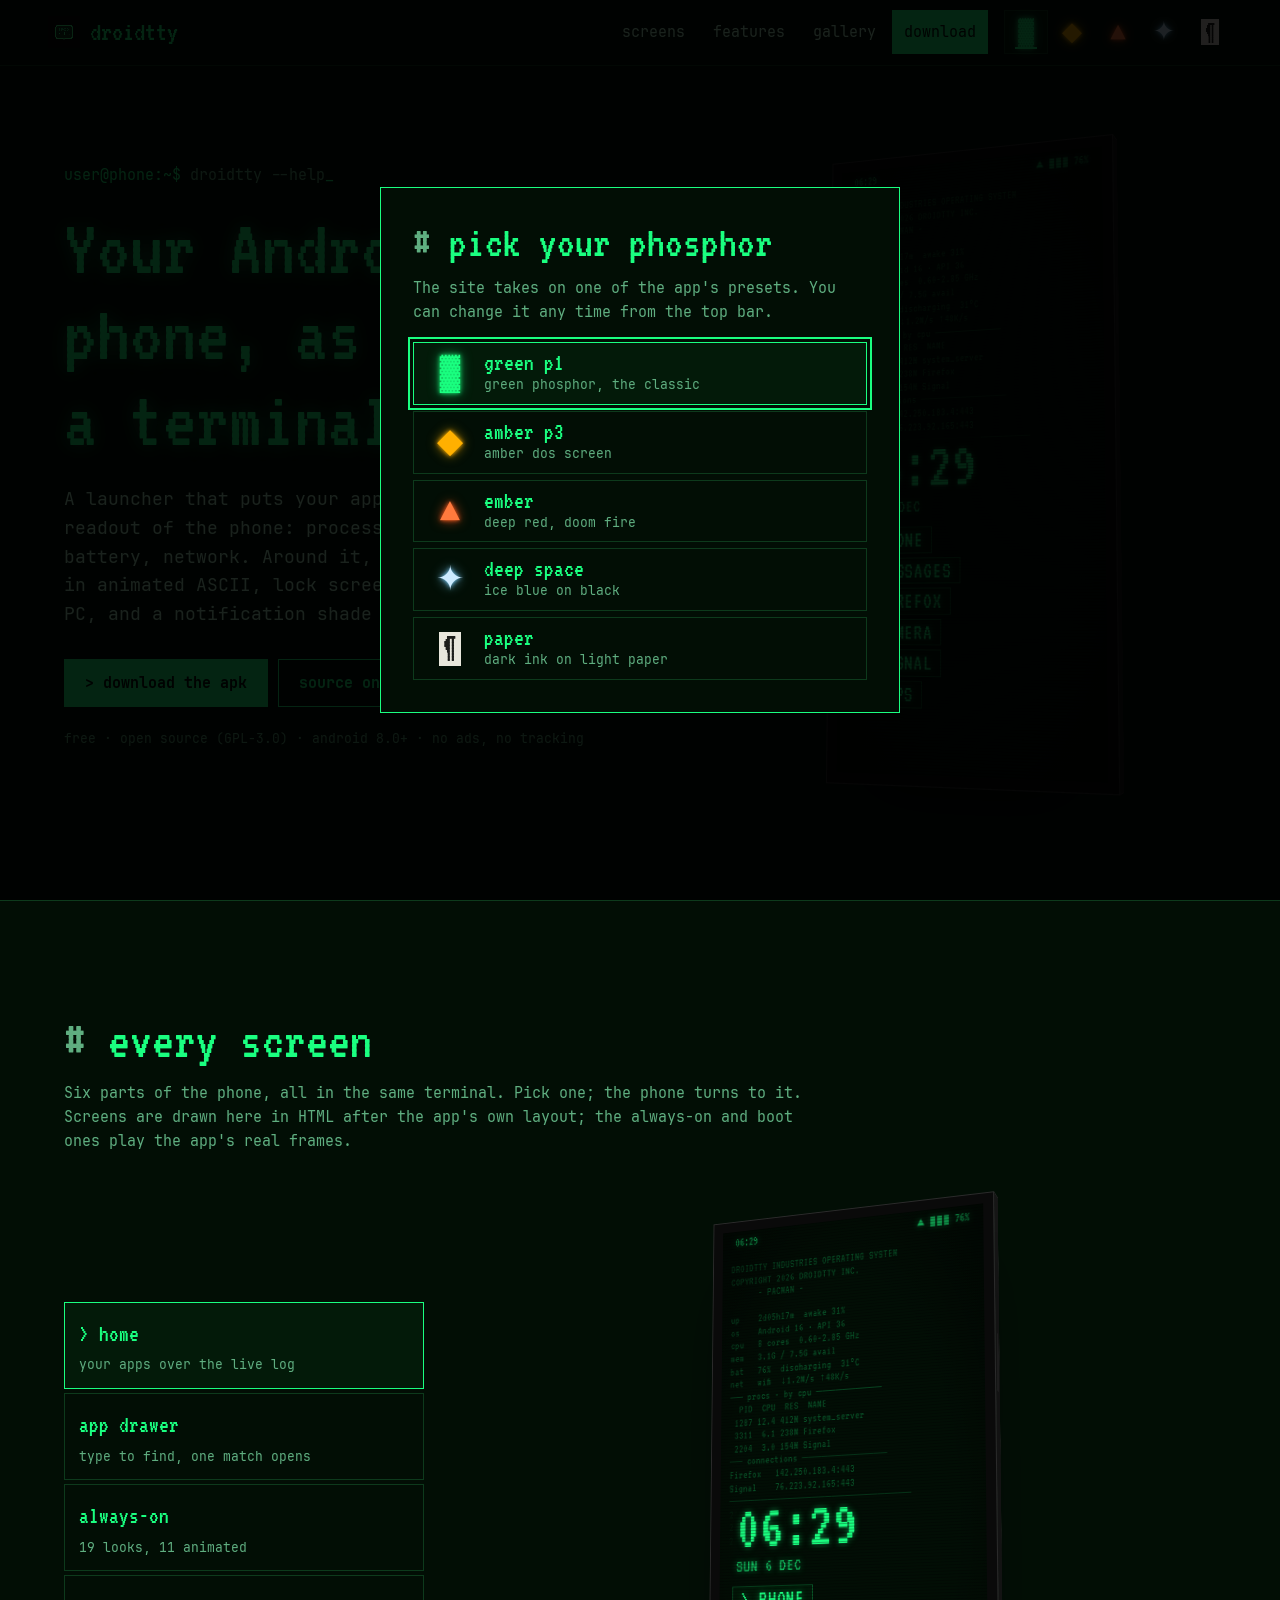
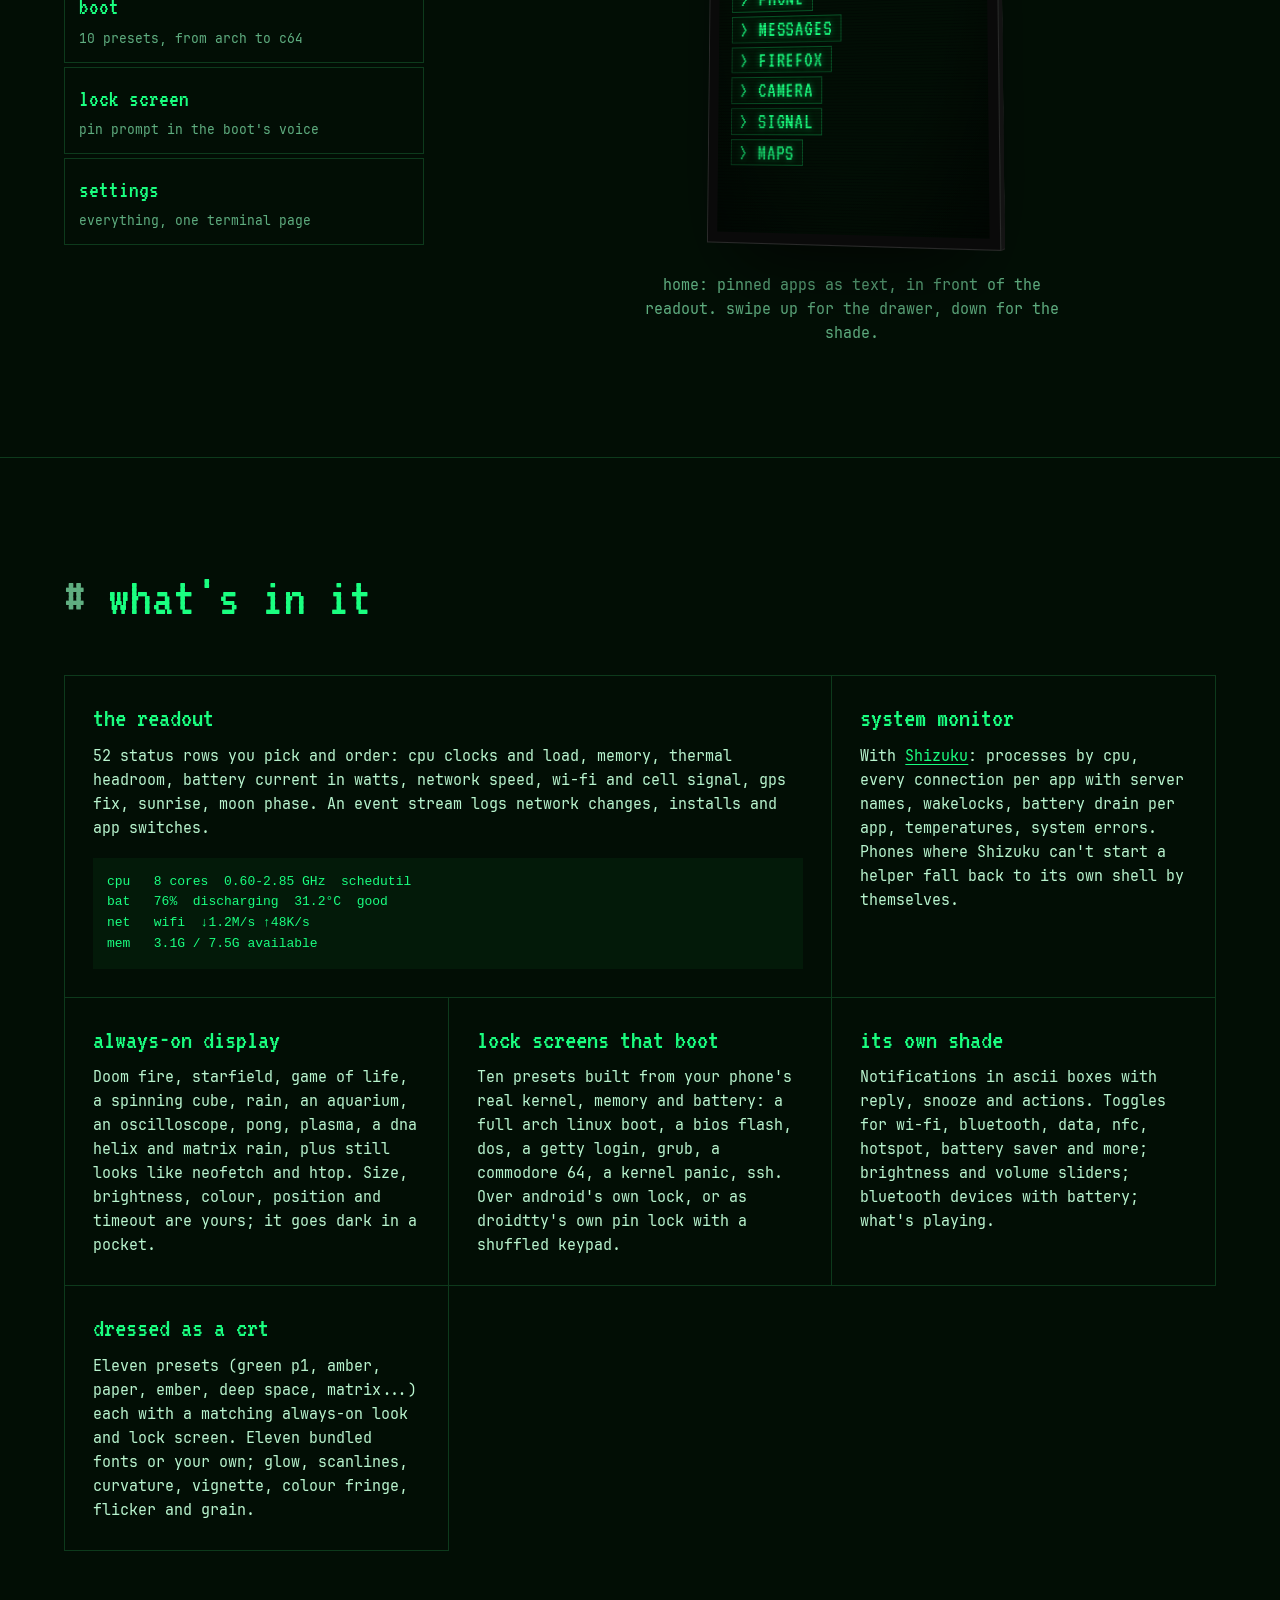
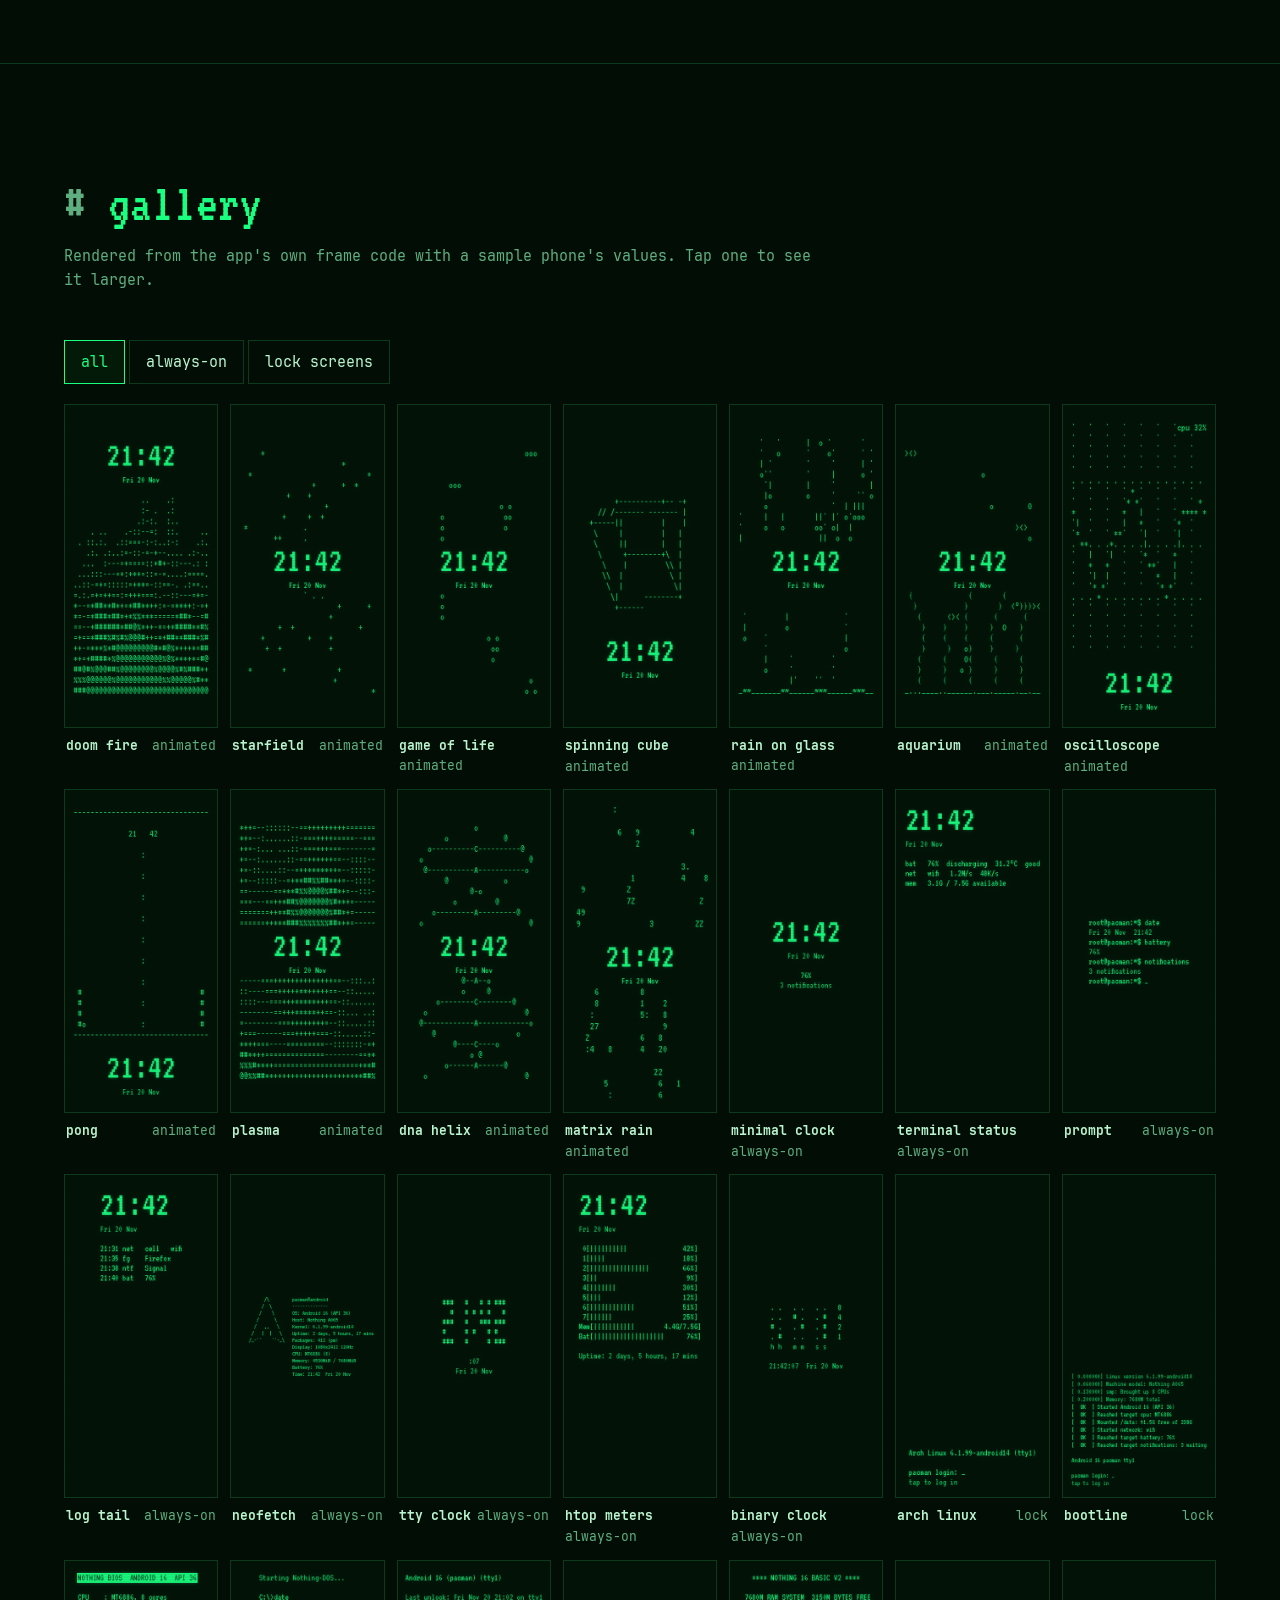
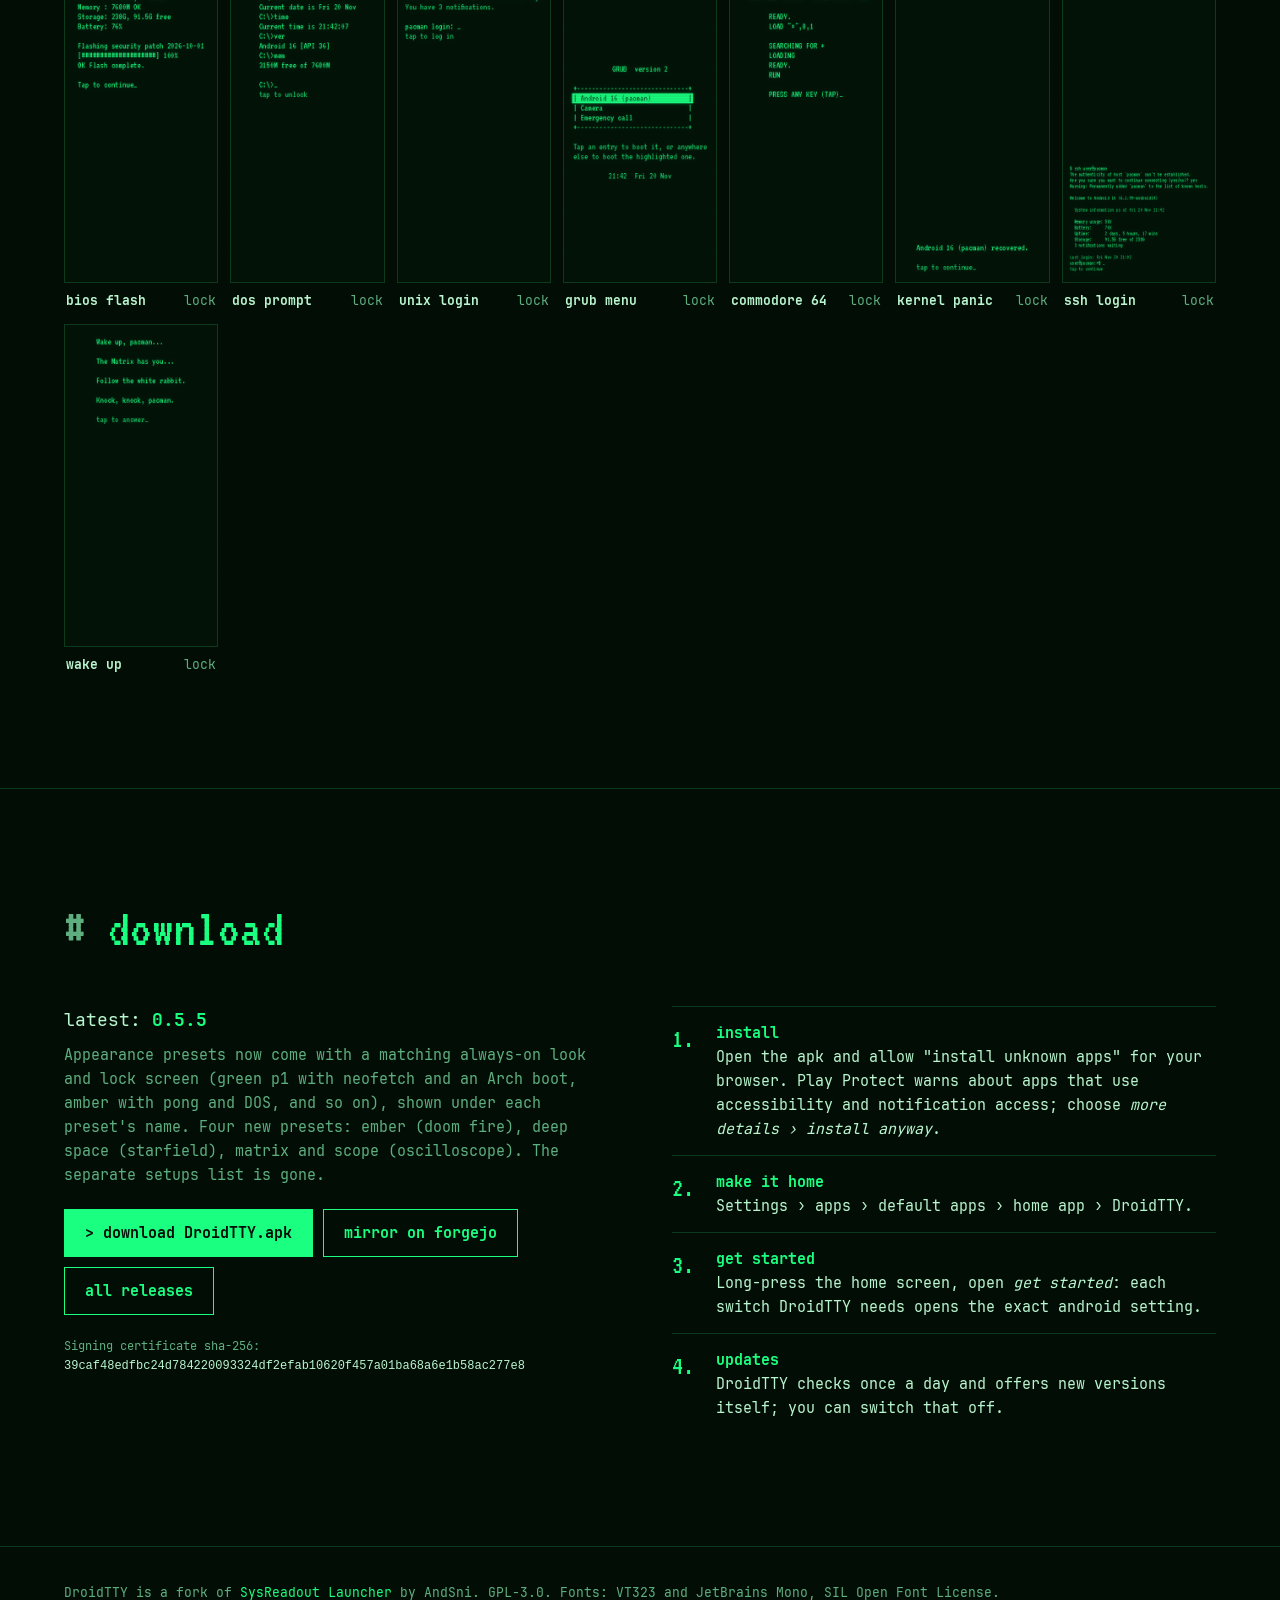
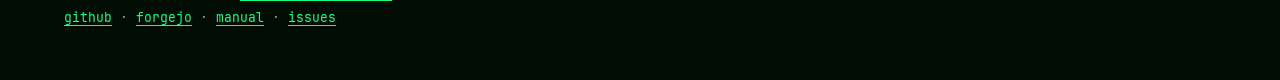
==== commit 4d6edb6c: "Site: glowing ascii colour symbols, colour picker on first visit; README links the website" ====
--- a/site/index.html
+++ b/site/index.html
@@ -30,11 +30,11 @@
     <a href="#download" class="nav-dl">download</a>
   </nav>
   <div class="themes" role="group" aria-label="site colours, the app's own presets">
-    <button type="button" data-set-theme="green" aria-pressed="true" title="green p1"><i style="--c:#1aff80"></i><span class="sr">green p1</span></button>
-    <button type="button" data-set-theme="amber" aria-pressed="false" title="amber p3"><i style="--c:#ffb000"></i><span class="sr">amber p3</span></button>
-    <button type="button" data-set-theme="ember" aria-pressed="false" title="ember"><i style="--c:#ff7a3d"></i><span class="sr">ember</span></button>
-    <button type="button" data-set-theme="space" aria-pressed="false" title="deep space"><i style="--c:#7fd3ff"></i><span class="sr">deep space</span></button>
-    <button type="button" data-set-theme="paper" aria-pressed="false" title="paper"><i style="--c:#e8e6dc"></i><span class="sr">paper</span></button>
+    <button type="button" data-set-theme="green" aria-pressed="true" title="green p1"><i class="glyph glyph-green" aria-hidden="true">▓</i><span class="sr">green p1</span></button>
+    <button type="button" data-set-theme="amber" aria-pressed="false" title="amber p3"><i class="glyph glyph-amber" aria-hidden="true">◆</i><span class="sr">amber p3</span></button>
+    <button type="button" data-set-theme="ember" aria-pressed="false" title="ember"><i class="glyph glyph-ember" aria-hidden="true">▲</i><span class="sr">ember</span></button>
+    <button type="button" data-set-theme="space" aria-pressed="false" title="deep space"><i class="glyph glyph-space" aria-hidden="true">✦</i><span class="sr">deep space</span></button>
+    <button type="button" data-set-theme="paper" aria-pressed="false" title="paper"><i class="glyph glyph-paper" aria-hidden="true">¶</i><span class="sr">paper</span></button>
   </div>
 </header>
 
@@ -171,6 +171,19 @@
   </filter>
 </svg>
 
+<!-- First visit: choose the colours, like picking a preset in the app. -->
+<dialog class="picker" id="picker" aria-labelledby="picker-h">
+  <h2 id="picker-h"><span class="hash">#</span> pick your phosphor</h2>
+  <p>The site takes on one of the app's presets. You can change it any time from the top bar.</p>
+  <div class="picker-list">
+    <button type="button" class="picker-opt" data-pick="green"><i class="glyph glyph-green" aria-hidden="true">▓</i><b>green p1</b><span>green phosphor, the classic</span></button>
+    <button type="button" class="picker-opt" data-pick="amber"><i class="glyph glyph-amber" aria-hidden="true">◆</i><b>amber p3</b><span>amber dos screen</span></button>
+    <button type="button" class="picker-opt" data-pick="ember"><i class="glyph glyph-ember" aria-hidden="true">▲</i><b>ember</b><span>deep red, doom fire</span></button>
+    <button type="button" class="picker-opt" data-pick="space"><i class="glyph glyph-space" aria-hidden="true">✦</i><b>deep space</b><span>ice blue on black</span></button>
+    <button type="button" class="picker-opt" data-pick="paper"><i class="glyph glyph-paper" aria-hidden="true">¶</i><b>paper</b><span>dark ink on light paper</span></button>
+  </div>
+</dialog>
+
 <dialog class="lightbox" id="lightbox" aria-label="gallery image">
   <form method="dialog"><button class="close" aria-label="close">[x]</button></form>
   <img id="lightbox-img" alt="">
--- a/site/style.css
+++ b/site/style.css
@@ -123,8 +123,42 @@
   width: 44px; height: 44px; padding: 0; border: 1px solid transparent; background: none; cursor: pointer;
   display: grid; place-items: center;
 }
-.themes button i { width: 16px; height: 16px; background: var(--c); border: 1px solid var(--line); display: block; }
-.themes button[aria-pressed="true"] { border-color: var(--fg); }
+.themes button[aria-pressed="true"] { border-color: var(--line); background: var(--surface); }
+.themes button:hover .glyph { transform: scale(1.15); }
+
+/* Each preset's symbol in its own colour with a phosphor glow, whatever the page's theme. */
+.glyph {
+  font-style: normal; font-family: "VT323", ui-monospace, monospace; font-size: 26px; line-height: 1;
+  display: inline-block; transition: transform 0.15s;
+}
+.glyph-green { color: #1aff80; text-shadow: 0 0 4px #1aff80, 0 0 12px rgba(26, 255, 128, 0.7); }
+.glyph-amber { color: #ffb000; text-shadow: 0 0 4px #ffb000, 0 0 12px rgba(255, 176, 0, 0.7); }
+.glyph-ember { color: #ff7a3d; text-shadow: 0 0 4px #ff5a1f, 0 0 12px rgba(255, 90, 31, 0.75); }
+.glyph-space { color: #cdebff; text-shadow: 0 0 4px #7fd3ff, 0 0 12px rgba(127, 211, 255, 0.75); }
+/* Paper is ink, not light: no glow, a paper chip behind it so it shows on dark themes. */
+.glyph-paper { color: #1d1d1b; background: #e8e6dc; padding: 0 4px; text-shadow: none; }
+.themes button[aria-pressed="true"]::after { content: ""; position: absolute; left: 10px; right: 10px; bottom: 4px; height: 2px; background: var(--fg); }
+.themes button { position: relative; }
+@media (prefers-reduced-motion: reduce) { .glyph { transition: none; } }
+
+/* ---- first-visit colour picker ---- */
+.picker {
+  border: 1px solid var(--fg); background: var(--bg); color: var(--text);
+  padding: clamp(20px, 4vw, 32px); width: min(92vw, 520px);
+}
+.picker::backdrop { background: rgba(0, 0, 0, 0.86); }
+.picker h2 { font-size: clamp(32px, 6vw, 44px); }
+.picker p { color: var(--dim); margin: 10px 0 18px; }
+.picker-list { display: grid; gap: 6px; }
+.picker-opt {
+  display: grid; grid-template-columns: 44px 1fr; grid-template-rows: auto auto; align-items: center;
+  column-gap: 12px; text-align: left; min-height: 60px; padding: 8px 14px;
+  background: none; border: 1px solid var(--line); color: var(--text); font: inherit; cursor: pointer;
+}
+.picker-opt .glyph { grid-row: 1 / 3; font-size: 34px; justify-self: center; }
+.picker-opt b { font-family: "VT323"; font-weight: 400; font-size: 24px; color: var(--fg); line-height: 1; }
+.picker-opt span { color: var(--dim); font-size: 13px; }
+.picker-opt:hover, .picker-opt:focus-visible { border-color: var(--fg); background: var(--surface); }
 
 /* ---- sections ---- */
 /* Content stays within ~1200px on wide screens; the side padding grows instead. */
@@ -277,12 +311,15 @@
   .tabs { flex-direction: row; overflow-x: auto; scroll-snap-type: x mandatory; padding-bottom: 6px; }
   .tabs button { flex: 0 0 auto; min-width: 150px; scroll-snap-align: start; }
   .dl-body { grid-template-columns: 1fr; }
-  .themes { display: none; }
 }
 /* Phones: the nav keeps only download, the phone mockups shrink to the screen. */
 @media (max-width: 620px) {
   body { font-size: 14px; }
   .nav a:not(.nav-dl) { display: none; }
+  .top { gap: 8px; }
+  .brand span { display: none; }
+  .themes button { width: 36px; }
+  .glyph { font-size: 22px; }
   .feature-list { grid-template-columns: 1fr; }
   .feature-list article:first-child { grid-column: auto; }
   .feature-list article { padding: 22px 18px; }
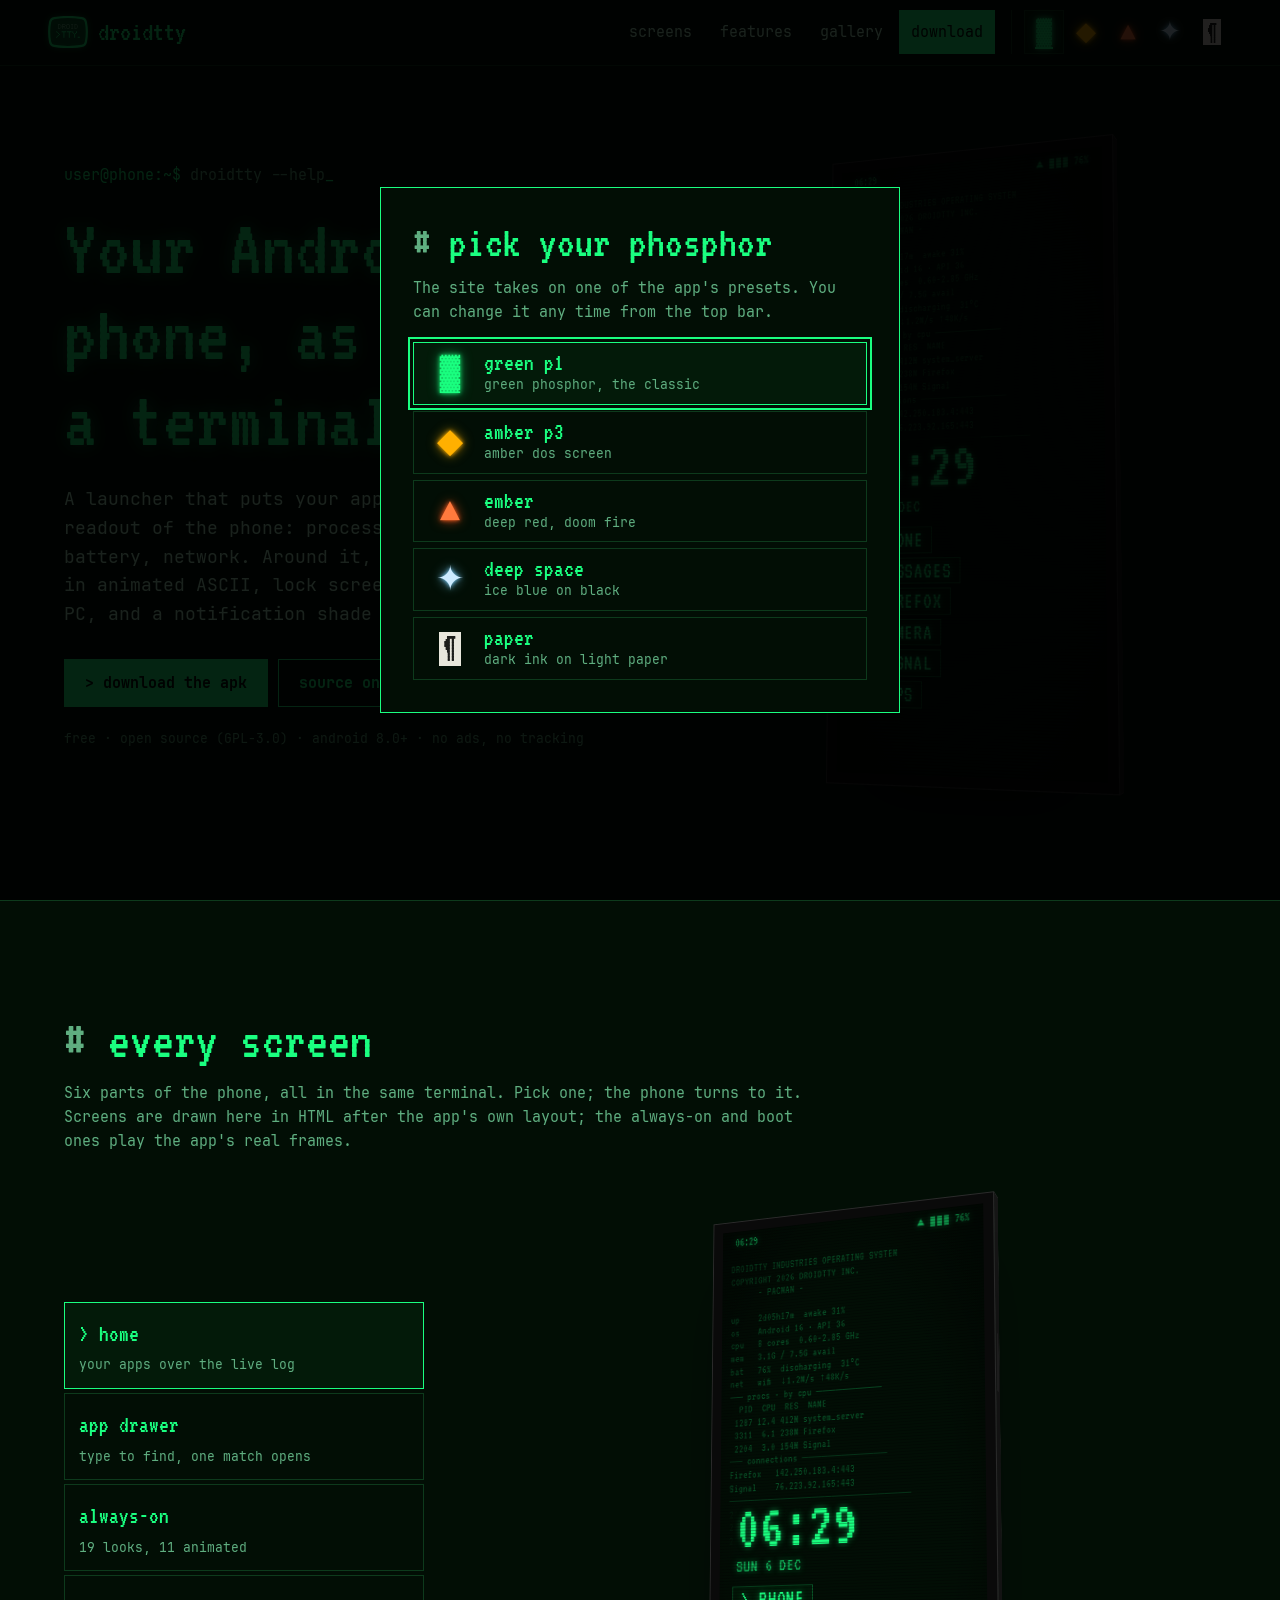
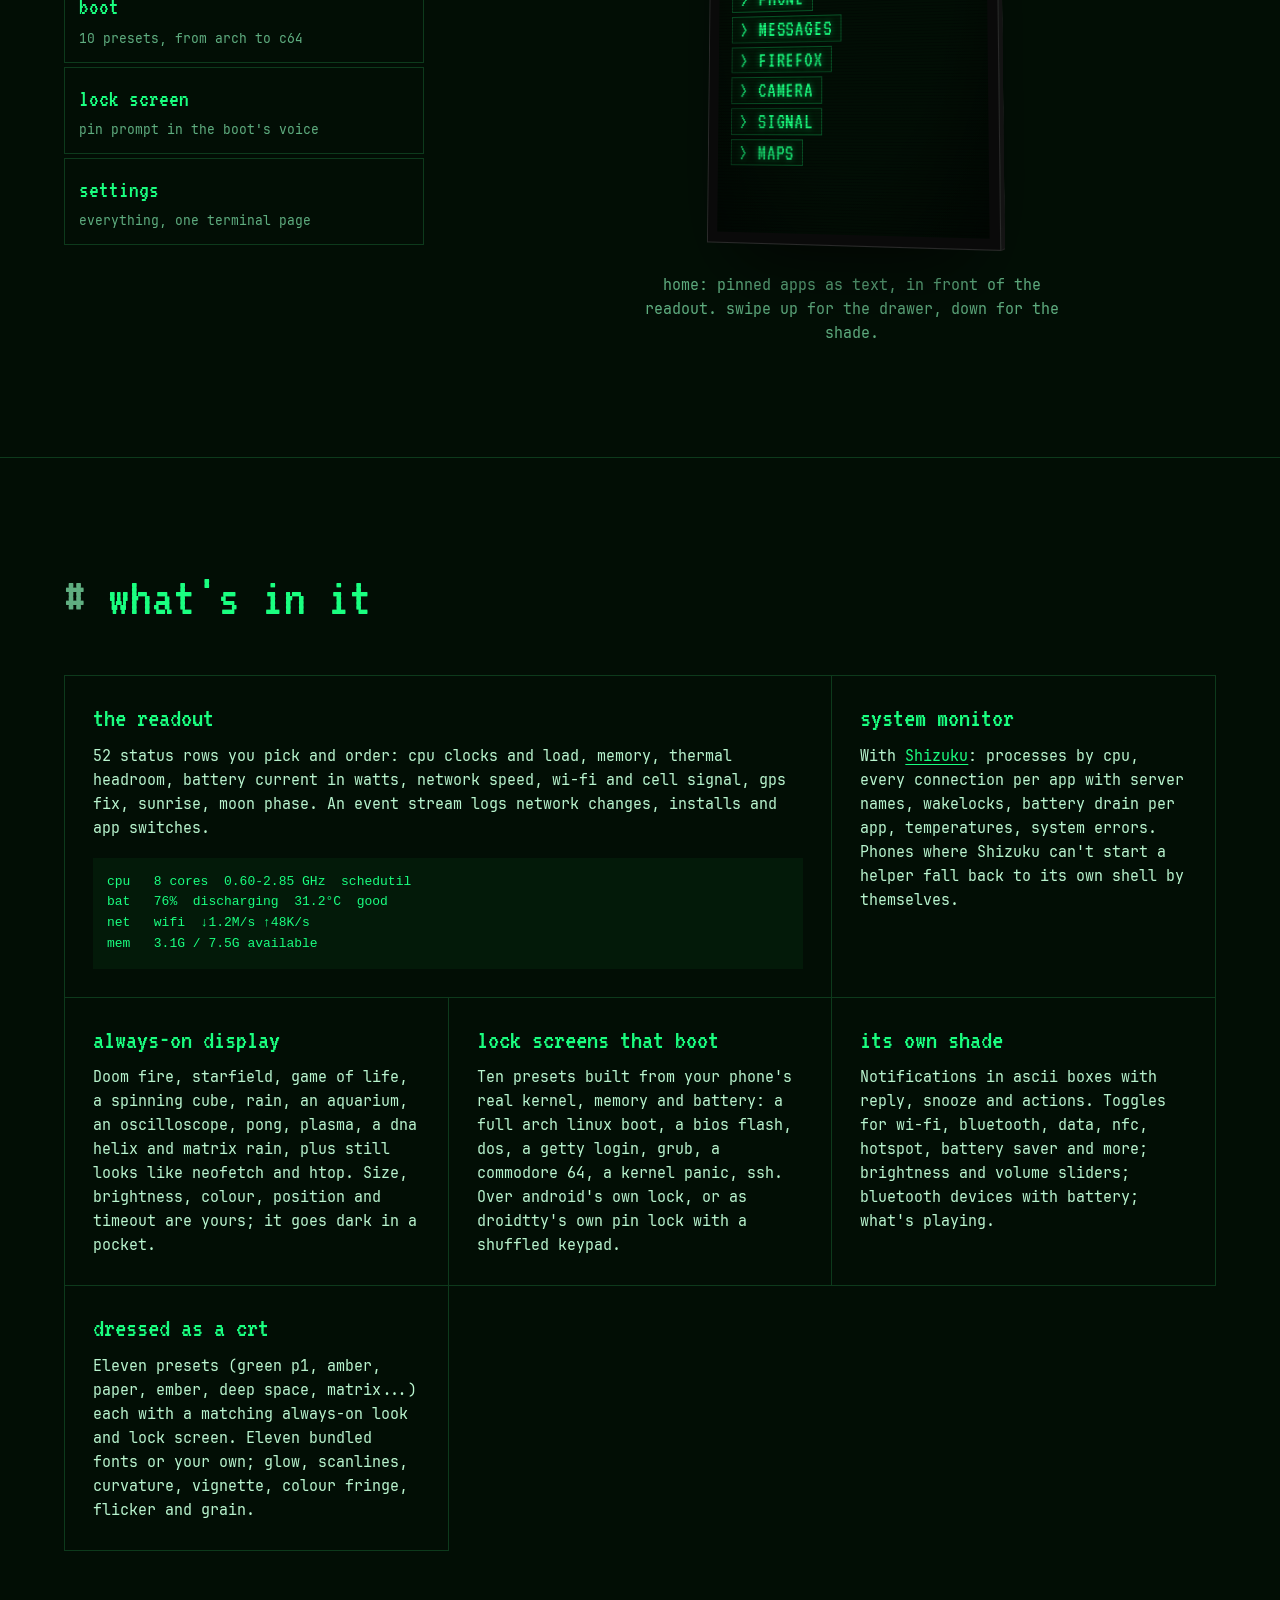
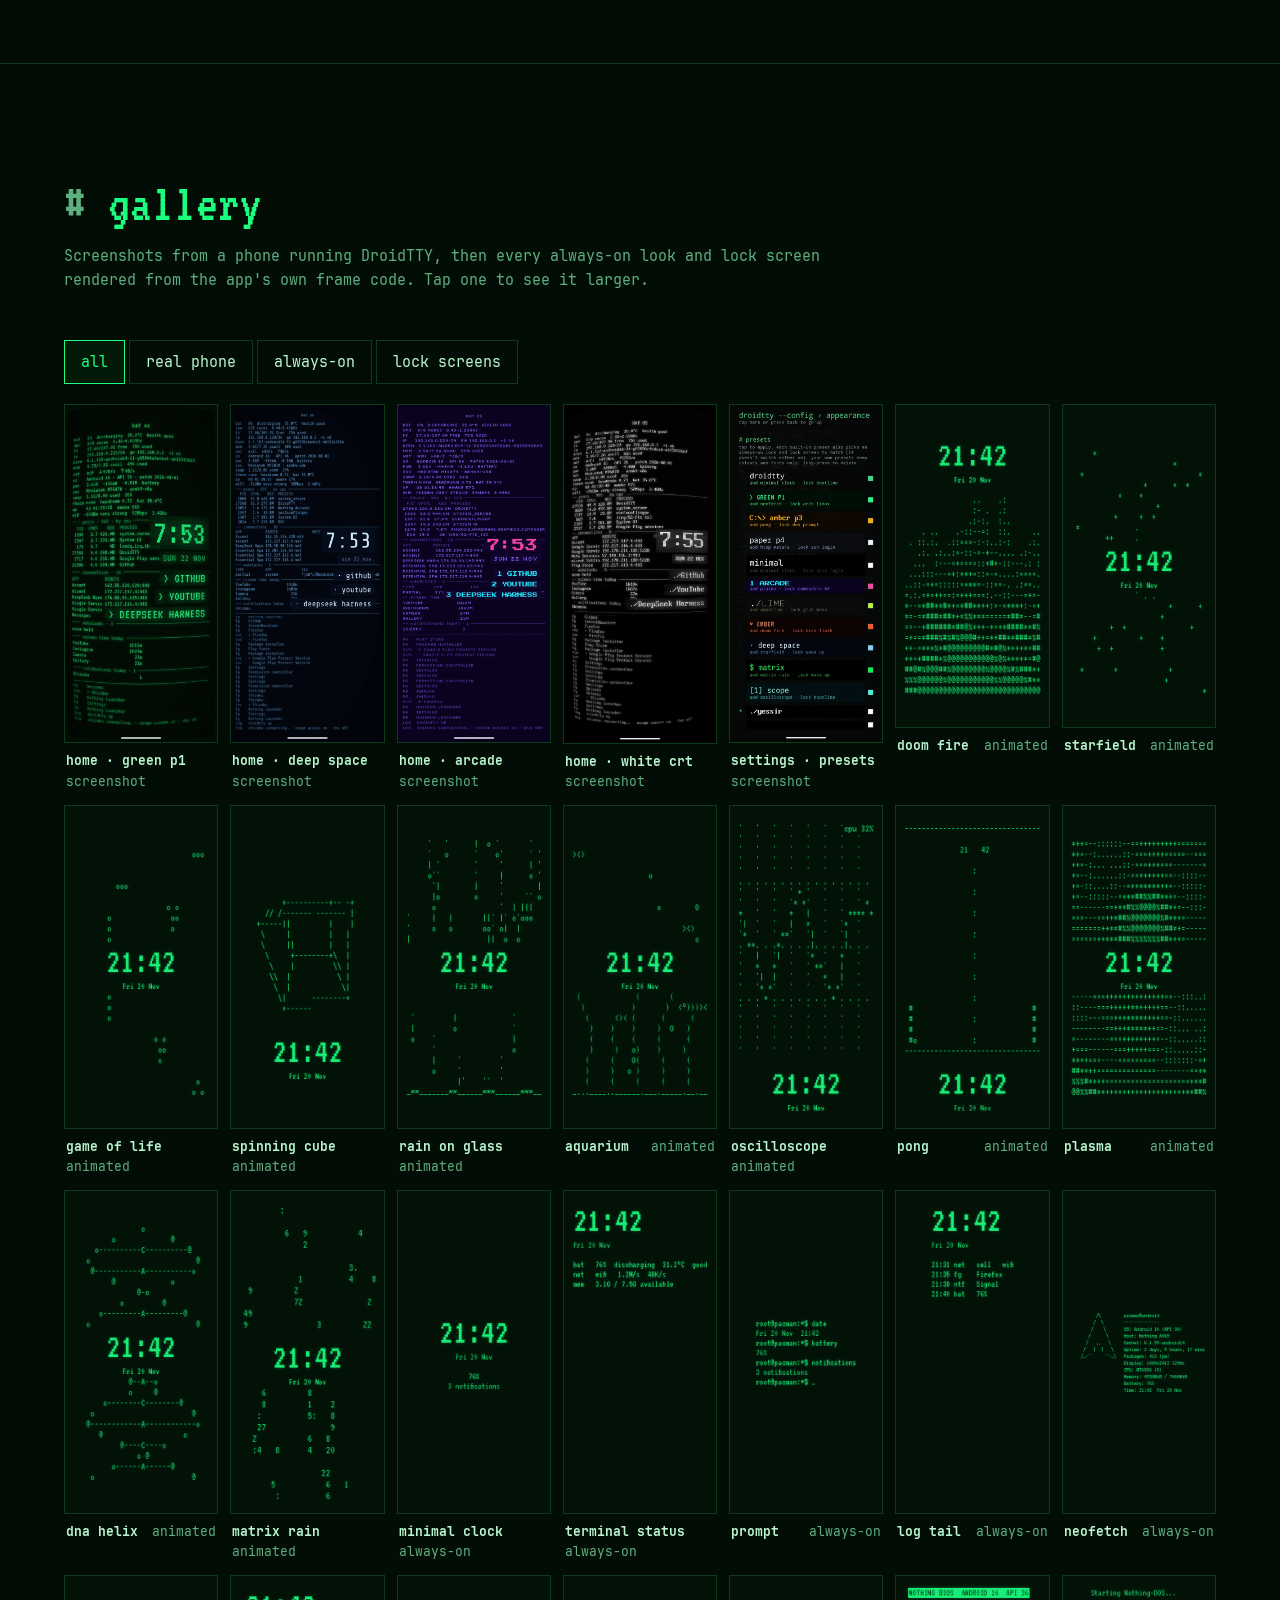
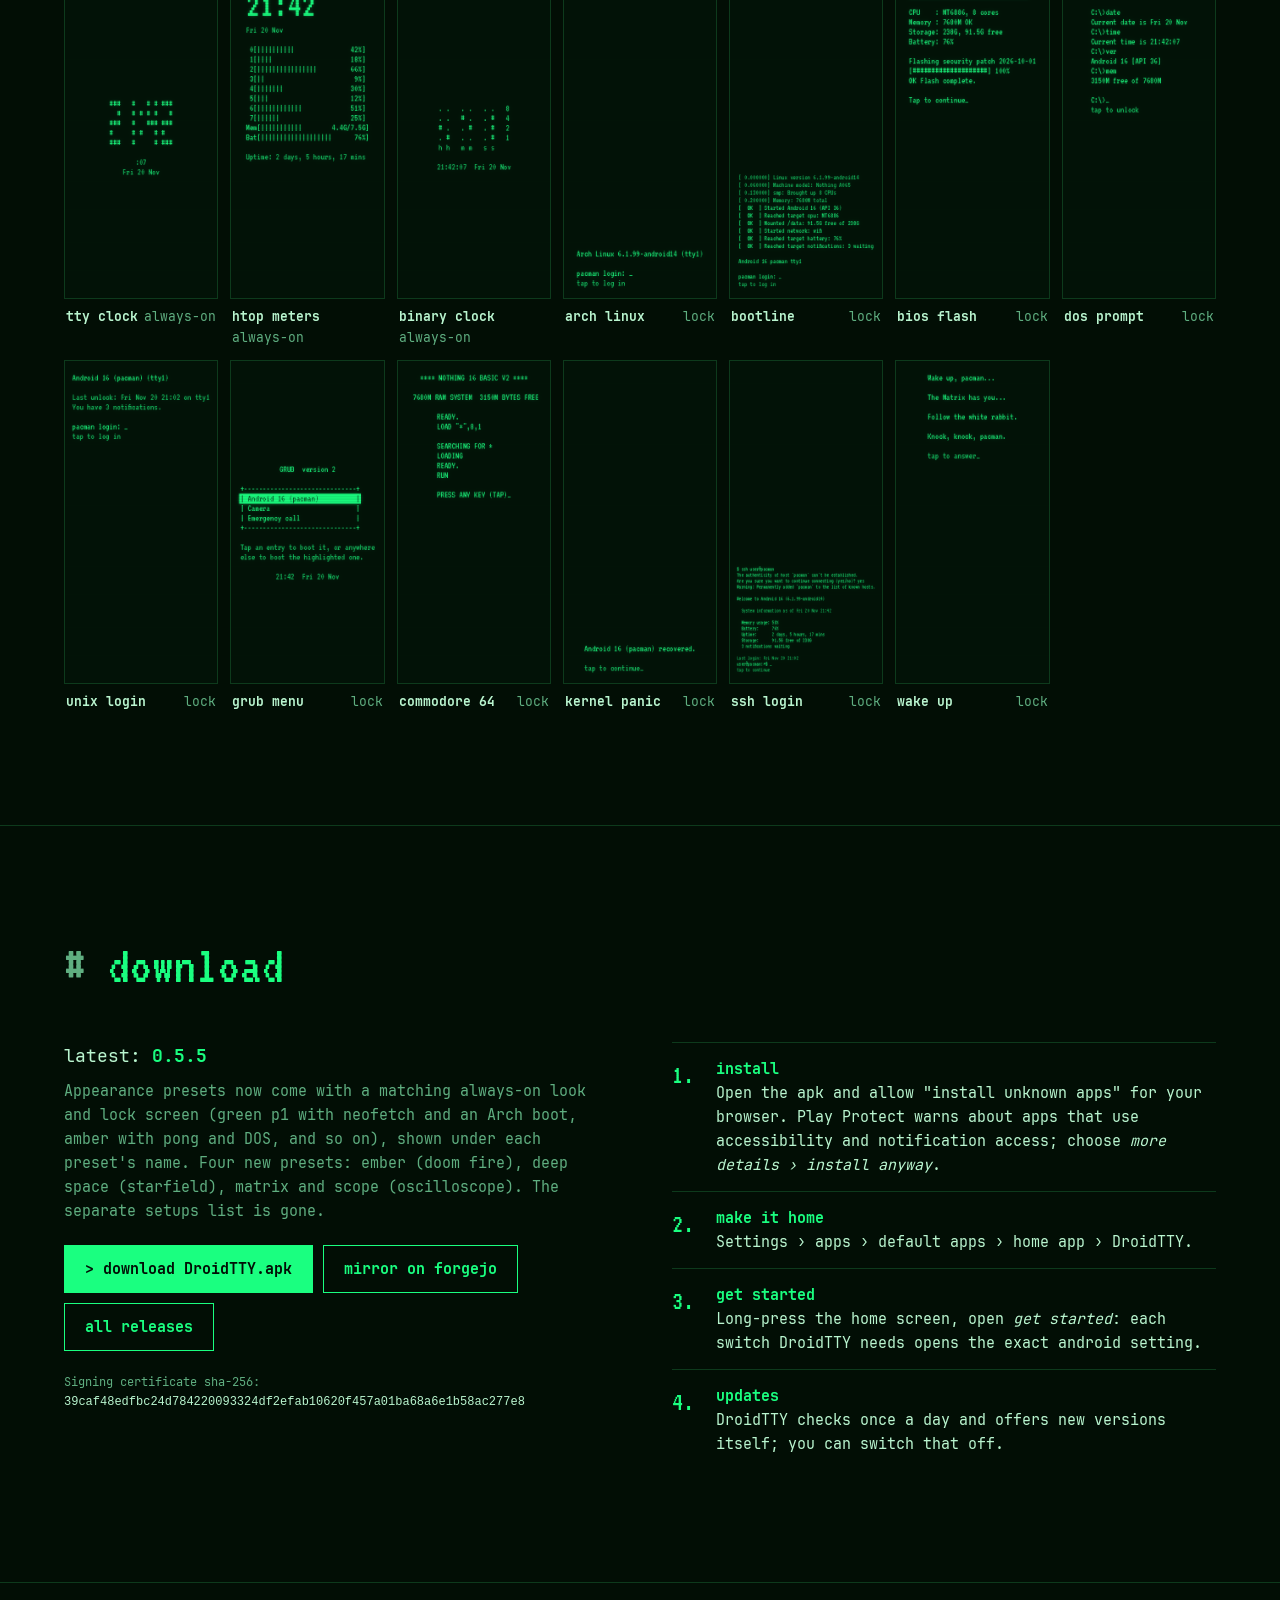
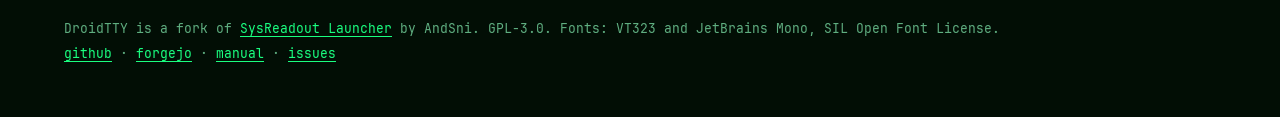
==== commit 28b07432: "Site: gallery in the top bar, real phone screenshots, logo follows the colour, top bar aligned" ====
--- a/site/index.html
+++ b/site/index.html
@@ -20,13 +20,13 @@
 
 <header class="top">
   <a class="brand" href="#top" aria-label="DroidTTY home">
-    <img src="assets/icon.png" alt="" width="32" height="32">
+    <svg class="logo" viewBox="23 29 62 50" width="40" height="32" aria-hidden="true" focusable="false"><path class="i-glow" d="M32.37,32.25A135.7,135.7 0 0 1 75.63,32.25A7.68,7.68 0 0 1 81.94,38.37A81.86,81.86 0 0 1 81.94,69.63A7.68,7.68 0 0 1 75.63,75.75A135.7,135.7 0 0 1 32.37,75.75A7.68,7.68 0 0 1 26.06,69.63A81.86,81.86 0 0 1 26.06,38.37A7.68,7.68 0 0 1 32.37,32.25Z"/><path class="i-scan" d="M29,34.6h50v0.45h-50zM29,36.2h50v0.45h-50zM29,37.8h50v0.45h-50zM29,39.4h50v0.45h-50zM29,41.0h50v0.45h-50zM29,42.6h50v0.45h-50zM29,44.2h50v0.45h-50zM29,45.8h50v0.45h-50zM29,47.4h50v0.45h-50zM29,49.0h50v0.45h-50zM29,50.6h50v0.45h-50zM29,52.2h50v0.45h-50zM29,53.8h50v0.45h-50zM29,55.4h50v0.45h-50zM29,57.0h50v0.45h-50zM29,58.6h50v0.45h-50zM29,60.2h50v0.45h-50zM29,61.8h50v0.45h-50zM29,63.4h50v0.45h-50zM29,65.0h50v0.45h-50zM29,66.6h50v0.45h-50zM29,68.2h50v0.45h-50zM29,69.8h50v0.45h-50zM29,71.4h50v0.45h-50zM29,73.0h50v0.45h-50zM29,74.6h50v0.45h-50z"/><path class="i-frame" fill="none" stroke-width="3.4" d="M32.37,32.25A135.7,135.7 0 0 1 75.63,32.25A7.68,7.68 0 0 1 81.94,38.37A81.86,81.86 0 0 1 81.94,69.63A7.68,7.68 0 0 1 75.63,75.75A135.7,135.7 0 0 1 32.37,75.75A7.68,7.68 0 0 1 26.06,69.63A81.86,81.86 0 0 1 26.06,38.37A7.68,7.68 0 0 1 32.37,32.25Z"/><path class="i-dim" d="M38.35,41.50h3.30v1.10h-3.30zM38.35,42.60h1.10v1.10h-1.10zM41.65,42.60h1.10v1.10h-1.10zM38.35,43.70h1.10v1.10h-1.10zM42.75,43.70h1.10v1.10h-1.10zM38.35,44.80h1.10v1.10h-1.10zM42.75,44.80h1.10v1.10h-1.10zM38.35,45.90h1.10v1.10h-1.10zM42.75,45.90h1.10v1.10h-1.10zM38.35,47.00h1.10v1.10h-1.10zM41.65,47.00h1.10v1.10h-1.10zM38.35,48.10h3.30v1.10h-3.30zM44.80,41.50h4.40v1.10h-4.40zM44.80,42.60h1.10v1.10h-1.10zM49.20,42.60h1.10v1.10h-1.10zM44.80,43.70h1.10v1.10h-1.10zM49.20,43.70h1.10v1.10h-1.10zM44.80,44.80h4.40v1.10h-4.40zM44.80,45.90h1.10v1.10h-1.10zM47.00,45.90h1.10v1.10h-1.10zM44.80,47.00h1.10v1.10h-1.10zM48.10,47.00h1.10v1.10h-1.10zM44.80,48.10h1.10v1.10h-1.10zM49.20,48.10h1.10v1.10h-1.10zM52.35,41.50h3.30v1.10h-3.30zM51.25,42.60h1.10v1.10h-1.10zM55.65,42.60h1.10v1.10h-1.10zM51.25,43.70h1.10v1.10h-1.10zM55.65,43.70h1.10v1.10h-1.10zM51.25,44.80h1.10v1.10h-1.10zM55.65,44.80h1.10v1.10h-1.10zM51.25,45.90h1.10v1.10h-1.10zM55.65,45.90h1.10v1.10h-1.10zM51.25,47.00h1.10v1.10h-1.10zM55.65,47.00h1.10v1.10h-1.10zM52.35,48.10h3.30v1.10h-3.30zM58.80,41.50h3.30v1.10h-3.30zM59.90,42.60h1.10v1.10h-1.10zM59.90,43.70h1.10v1.10h-1.10zM59.90,44.80h1.10v1.10h-1.10zM59.90,45.90h1.10v1.10h-1.10zM59.90,47.00h1.10v1.10h-1.10zM58.80,48.10h3.30v1.10h-3.30zM64.15,41.50h3.30v1.10h-3.30zM64.15,42.60h1.10v1.10h-1.10zM67.45,42.60h1.10v1.10h-1.10zM64.15,43.70h1.10v1.10h-1.10zM68.55,43.70h1.10v1.10h-1.10zM64.15,44.80h1.10v1.10h-1.10zM68.55,44.80h1.10v1.10h-1.10zM64.15,45.90h1.10v1.10h-1.10zM68.55,45.90h1.10v1.10h-1.10zM64.15,47.00h1.10v1.10h-1.10zM67.45,47.00h1.10v1.10h-1.10zM64.15,48.10h3.30v1.10h-3.30z"/><path class="i-fg" d="M35.60,52.80h1.45v1.45h-1.45zM37.05,54.25h1.45v1.45h-1.45zM38.50,55.70h1.45v1.45h-1.45zM39.95,57.15h1.45v1.45h-1.45zM38.50,58.60h1.45v1.45h-1.45zM37.05,60.05h1.45v1.45h-1.45zM35.60,61.50h1.45v1.45h-1.45zM44.00,52.80h7.25v1.45h-7.25zM46.90,54.25h1.45v1.45h-1.45zM46.90,55.70h1.45v1.45h-1.45zM46.90,57.15h1.45v1.45h-1.45zM46.90,58.60h1.45v1.45h-1.45zM46.90,60.05h1.45v1.45h-1.45zM46.90,61.50h1.45v1.45h-1.45zM52.40,52.80h7.25v1.45h-7.25zM55.30,54.25h1.45v1.45h-1.45zM55.30,55.70h1.45v1.45h-1.45zM55.30,57.15h1.45v1.45h-1.45zM55.30,58.60h1.45v1.45h-1.45zM55.30,60.05h1.45v1.45h-1.45zM55.30,61.50h1.45v1.45h-1.45zM60.80,52.80h1.45v1.45h-1.45zM66.60,52.80h1.45v1.45h-1.45zM60.80,54.25h1.45v1.45h-1.45zM66.60,54.25h1.45v1.45h-1.45zM62.25,55.70h1.45v1.45h-1.45zM65.15,55.70h1.45v1.45h-1.45zM63.70,57.15h1.45v1.45h-1.45zM63.70,58.60h1.45v1.45h-1.45zM63.70,60.05h1.45v1.45h-1.45zM63.70,61.50h1.45v1.45h-1.45zM69.20,61.50h3.20v1.45h-3.20z"/></svg>
     <span>droidtty</span>
   </a>
   <nav class="nav" aria-label="sections">
     <a href="#screens">screens</a>
     <a href="#features">features</a>
-    <a href="#gallery">gallery</a>
+    <a href="#gallery" class="nav-keep">gallery</a>
     <a href="#download" class="nav-dl">download</a>
   </nav>
   <div class="themes" role="group" aria-label="site colours, the app's own presets">
@@ -116,10 +116,11 @@
 <section class="gallery" id="gallery" aria-labelledby="gallery-h">
   <div class="section-head">
     <h2 id="gallery-h"><span class="hash">#</span> gallery</h2>
-    <p>Rendered from the app's own frame code with a sample phone's values. Tap one to see it larger.</p>
+    <p>Screenshots from a phone running DroidTTY, then every always-on look and lock screen rendered from the app's own frame code. Tap one to see it larger.</p>
   </div>
   <div class="filter" role="group" aria-label="show">
     <button type="button" data-filter="all" aria-pressed="true">all</button>
+    <button type="button" data-filter="real" aria-pressed="false">real phone</button>
     <button type="button" data-filter="aod" aria-pressed="false">always-on</button>
     <button type="button" data-filter="lock" aria-pressed="false">lock screens</button>
   </div>
--- a/site/style.css
+++ b/site/style.css
@@ -78,6 +78,7 @@
 *, *::before, *::after { box-sizing: border-box; border-radius: 0 !important; }
 
 html { scroll-behavior: smooth; scroll-padding-top: 72px; }
+@media (max-width: 620px) { html { scroll-padding-top: 116px; } }
 @media (prefers-reduced-motion: reduce) { html { scroll-behavior: auto; } }
 
 body {
@@ -112,15 +113,22 @@
   border-bottom: 1px solid var(--line);
 }
 .brand { display: flex; align-items: center; gap: 10px; text-decoration: none; font-family: "VT323", monospace; font-size: 28px; color: var(--fg); }
-.brand img { image-rendering: pixelated; }
-.nav { display: flex; gap: 4px; margin-left: auto; }
+/* The app icon drawn inline, so it takes the theme's colours. */
+.logo { display: block; flex: none; }
+.logo .i-glow { fill: var(--fg); opacity: 0.2; }
+.logo .i-scan { fill: #000; opacity: 0.14; }
+.logo .i-frame { stroke: var(--fg); }
+.logo .i-fg { fill: var(--fg); }
+.logo .i-dim { fill: var(--dim); }
+.brand .logo { filter: drop-shadow(0 0 3px var(--glow)); }
+.nav { display: flex; align-items: center; gap: 4px; margin-left: auto; }
 .nav a { text-decoration: none; padding: 10px 12px; color: var(--text); min-height: 44px; display: inline-flex; align-items: center; }
 .nav a:hover { color: var(--fg); background: var(--surface); }
 .nav .nav-dl { color: var(--on-accent); background: var(--accent); }
 .nav .nav-dl:hover { color: var(--on-accent); background: var(--fg); }
-.themes { display: flex; gap: 2px; }
+.themes { display: flex; align-items: center; gap: 2px; padding-left: 12px; border-left: 1px solid var(--line); height: 44px; }
 .themes button {
-  width: 44px; height: 44px; padding: 0; border: 1px solid transparent; background: none; cursor: pointer;
+  width: 40px; height: 44px; padding: 0; border: 1px solid transparent; background: none; cursor: pointer;
   display: grid; place-items: center;
 }
 .themes button[aria-pressed="true"] { border-color: var(--line); background: var(--surface); }
@@ -315,10 +323,14 @@
 /* Phones: the nav keeps only download, the phone mockups shrink to the screen. */
 @media (max-width: 620px) {
   body { font-size: 14px; }
-  .nav a:not(.nav-dl) { display: none; }
+  .nav a:not(.nav-dl):not(.nav-keep) { display: none; }
+  .nav a { padding: 10px 8px; }
+  /* Phones: the five colours get their own row under brand and links, spread across it. */
+  .top { flex-wrap: wrap; row-gap: 0; padding-bottom: 4px; }
+  .themes { order: 3; width: 100%; justify-content: space-between; padding: 0; border-left: 0; border-top: 1px solid var(--line); }
   .top { gap: 8px; }
   .brand span { display: none; }
-  .themes button { width: 36px; }
+  .themes button { width: 44px; }
   .glyph { font-size: 22px; }
   .feature-list { grid-template-columns: 1fr; }
   .feature-list article:first-child { grid-column: auto; }
@@ -385,3 +397,6 @@
 /* Gallery images are drawn in green p1; an SVG filter maps their brightness onto the
    chosen theme's background and text colours (main.js keeps it in step). */
 .grid img, .lightbox img { filter: url(#retint); }
+/* Screenshots show the app's real presets in their own colours: no recolouring. */
+.grid li.real img, .lightbox img.real { filter: none; }
+.grid li.real img { aspect-ratio: 1080 / 2392; object-fit: cover; }
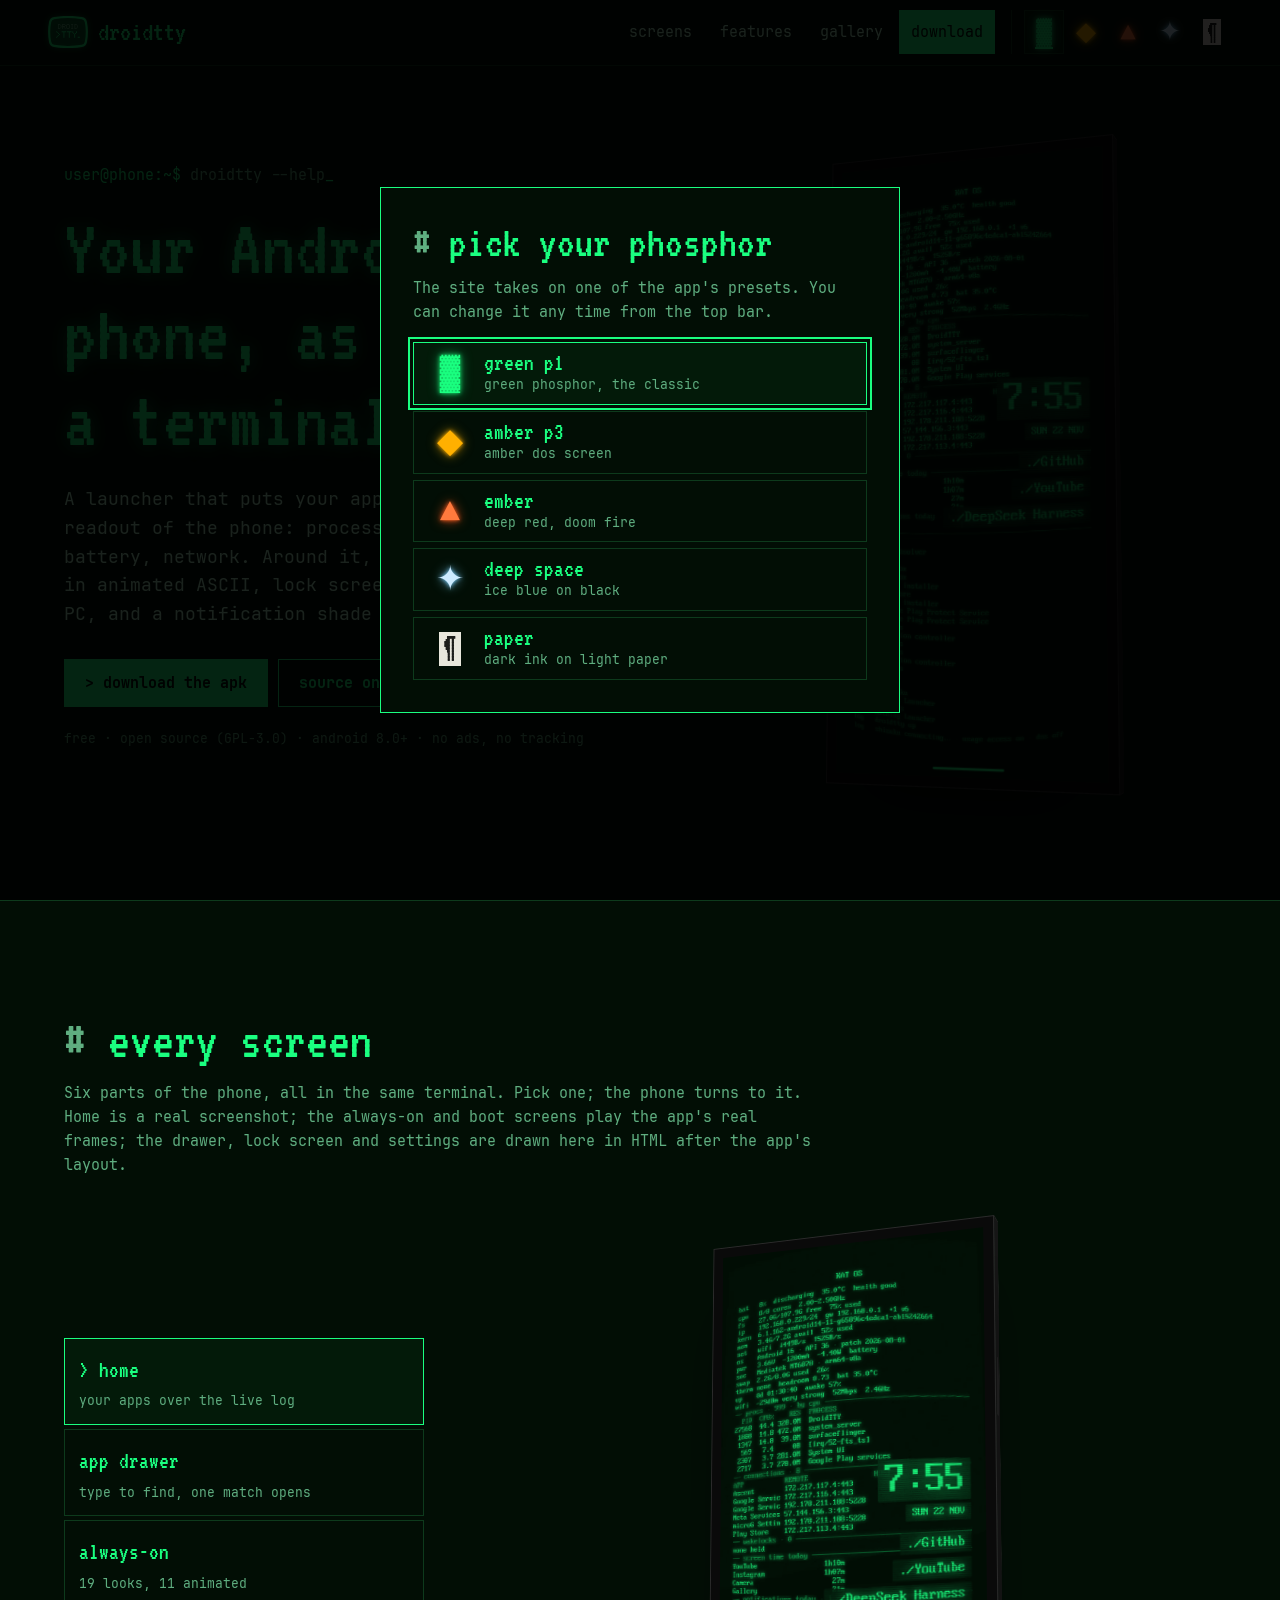
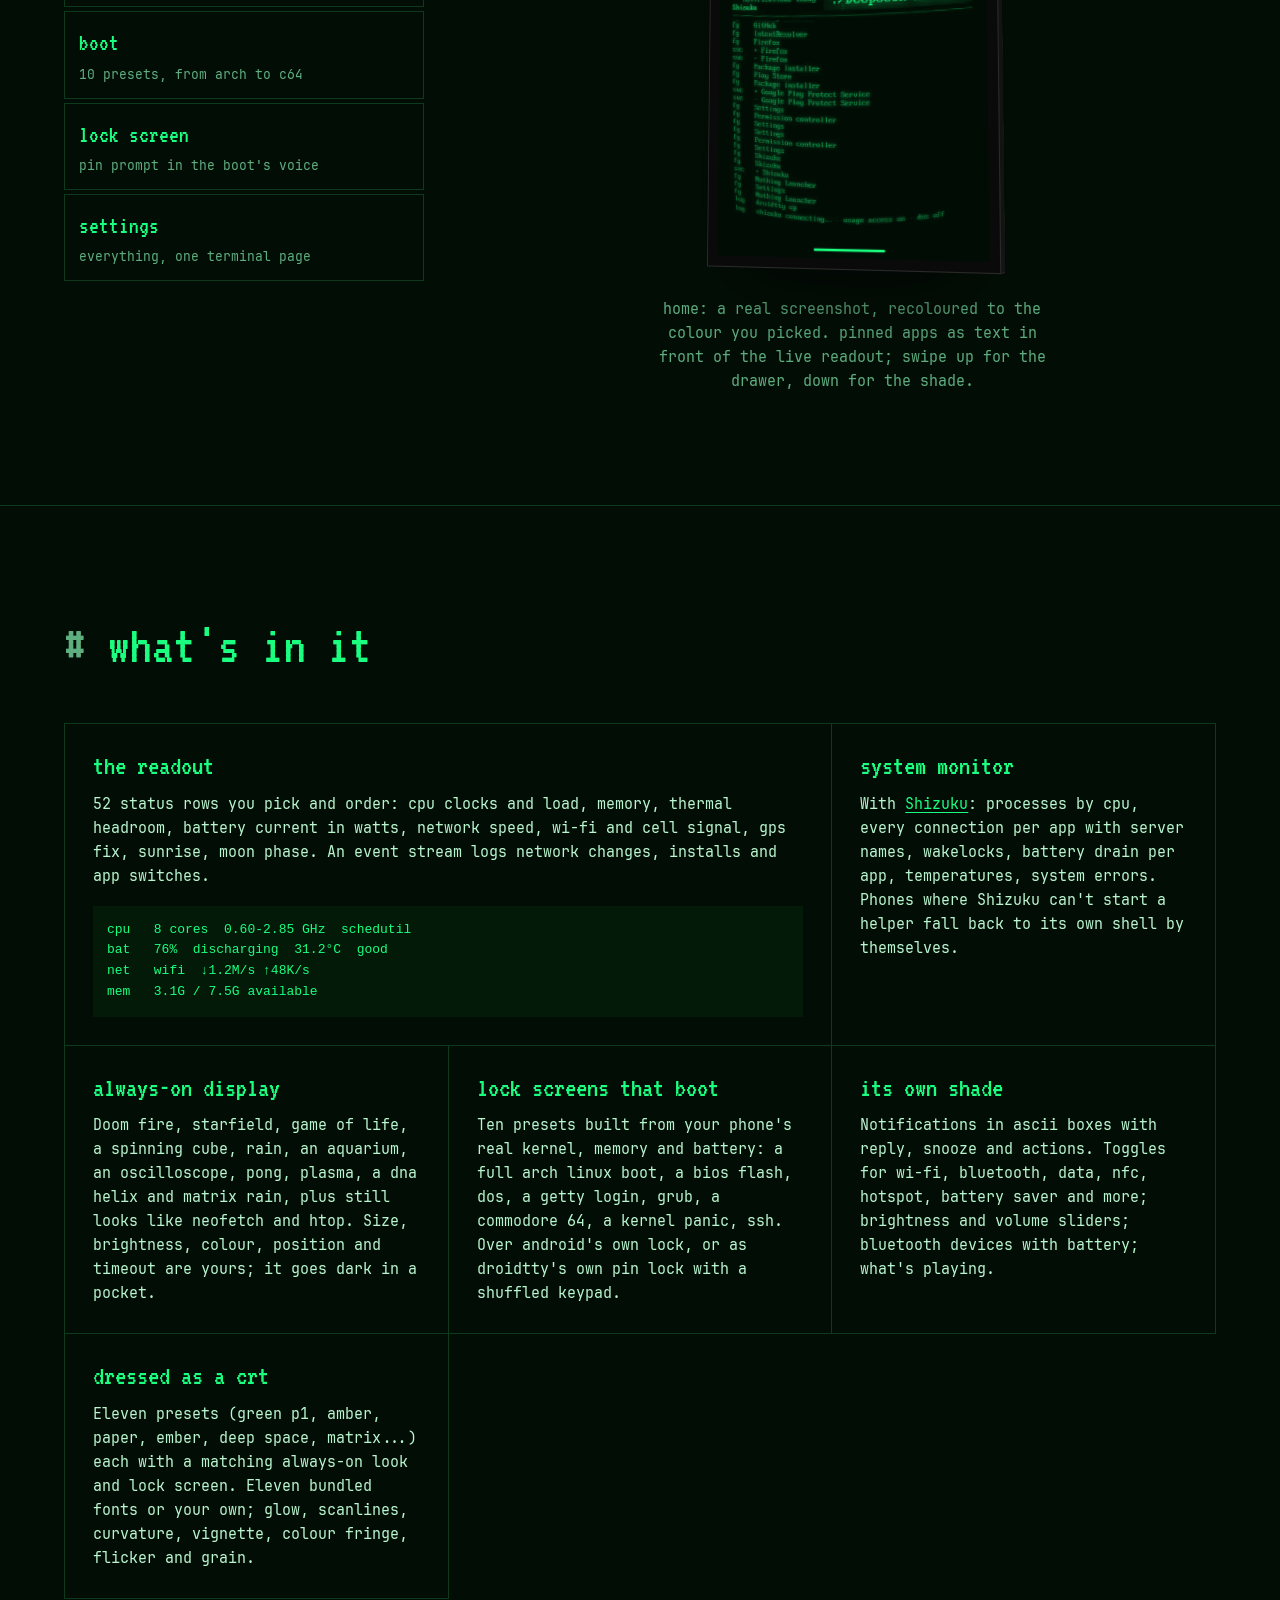
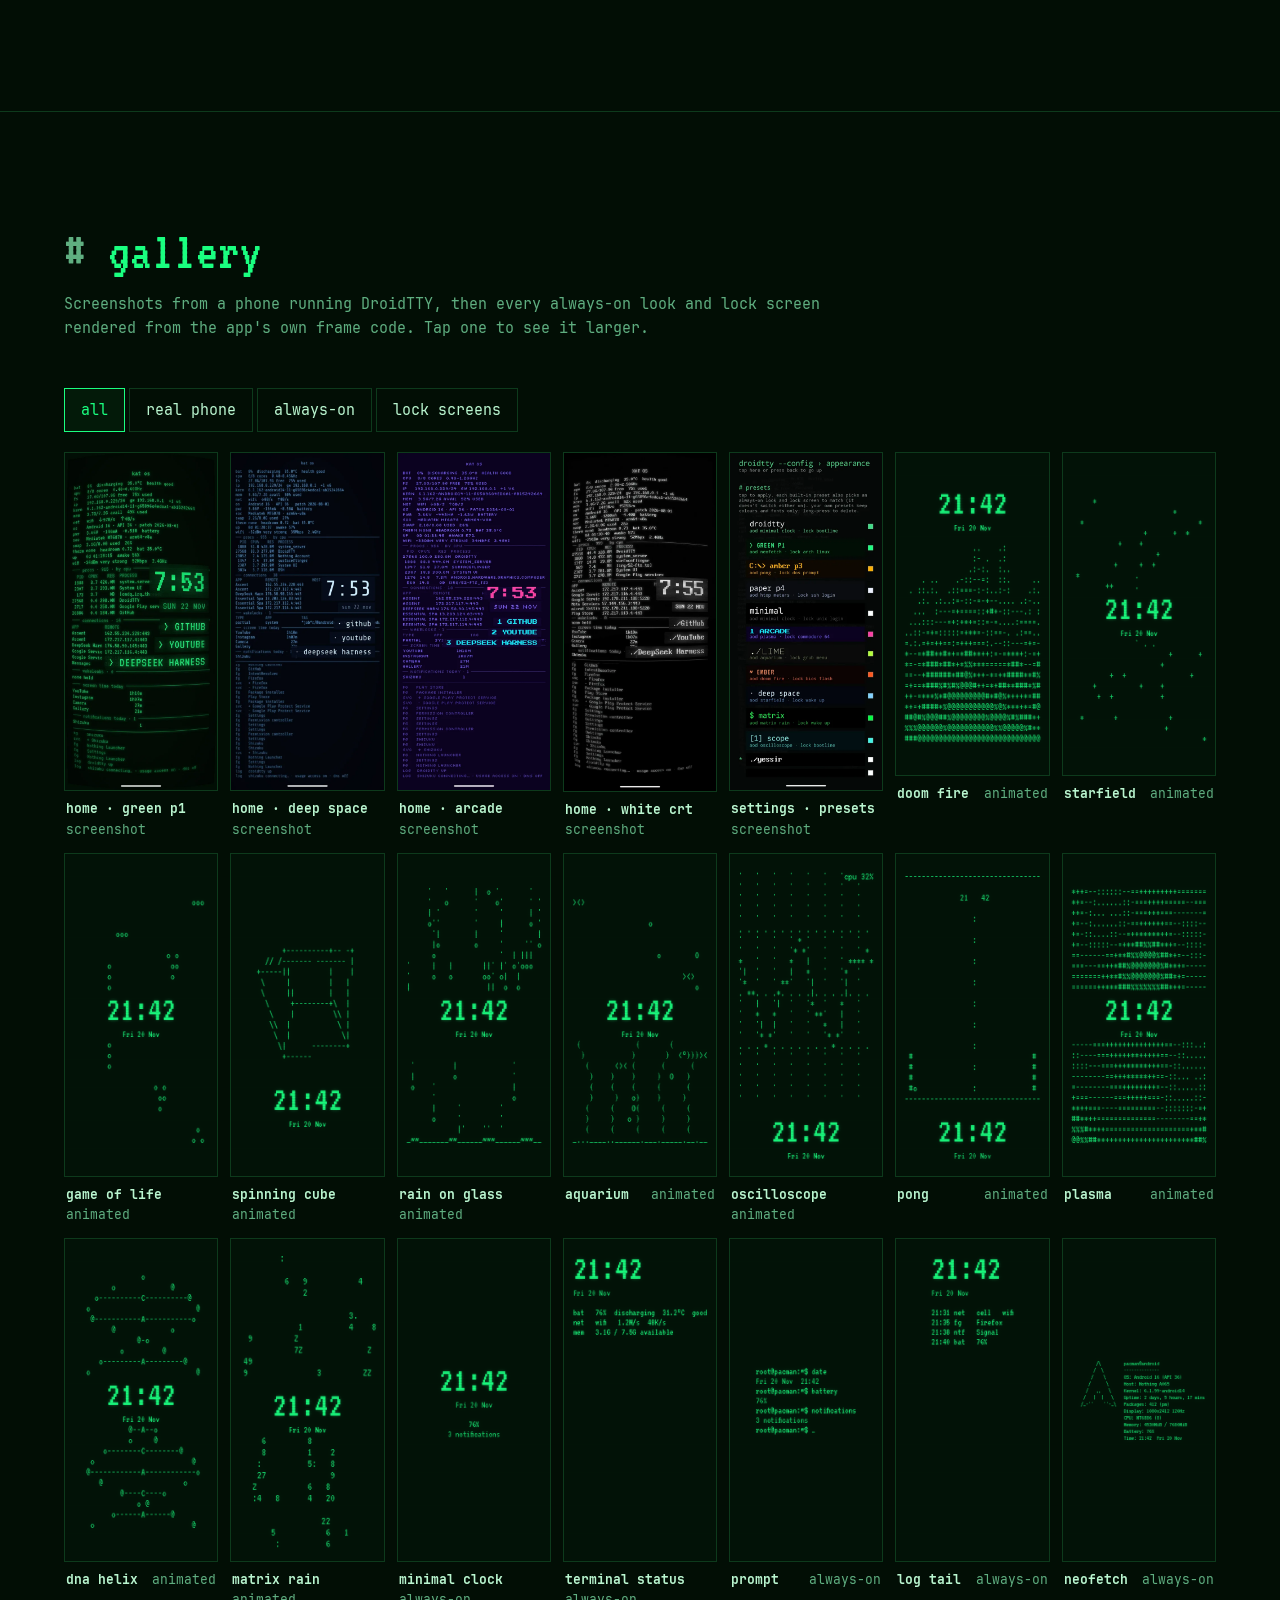
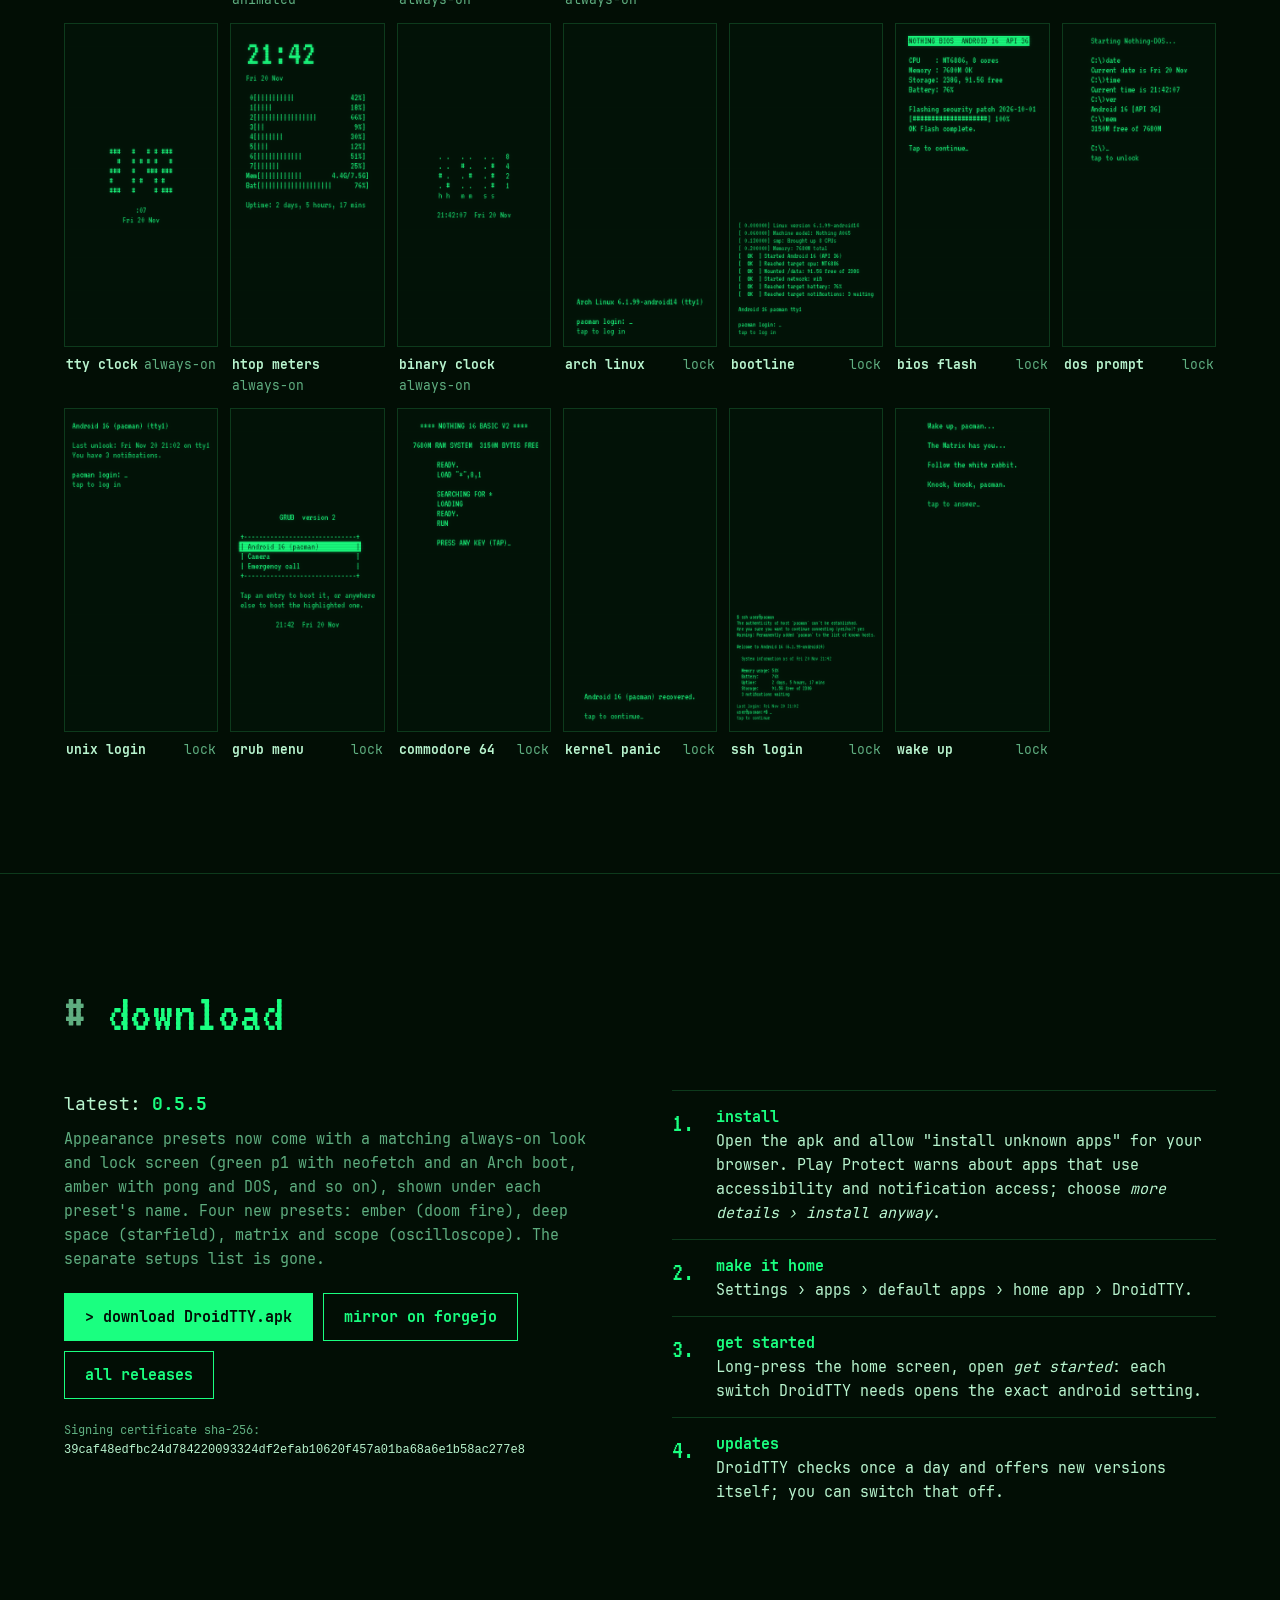
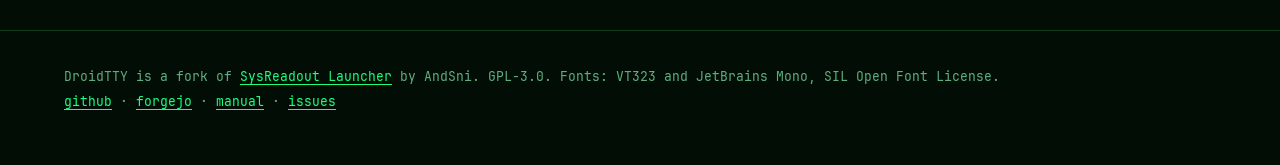
==== commit c95b860b: "Site: the phones show the real home screenshot, recoloured to the chosen theme" ====
--- a/site/index.html
+++ b/site/index.html
@@ -59,7 +59,7 @@
 <section class="screens" id="screens" aria-labelledby="screens-h">
   <div class="section-head">
     <h2 id="screens-h"><span class="hash">#</span> every screen</h2>
-    <p>Six parts of the phone, all in the same terminal. Pick one; the phone turns to it. Screens are drawn here in HTML after the app's own layout; the always-on and boot ones play the app's real frames.</p>
+    <p>Six parts of the phone, all in the same terminal. Pick one; the phone turns to it. Home is a real screenshot; the always-on and boot screens play the app's real frames; the drawer, lock screen and settings are drawn here in HTML after the app's layout.</p>
   </div>
   <div class="screens-body">
     <div class="tabs" role="tablist" aria-label="screens">
@@ -72,7 +72,7 @@
     </div>
     <div class="stage" id="screen-panel" role="tabpanel" aria-live="polite">
       <div class="phone stage-phone tilt" data-screen="home"></div>
-      <p class="stage-note" id="stage-note">home: pinned apps as text, in front of the readout. swipe up for the drawer, down for the shade.</p>
+      <p class="stage-note" id="stage-note">home: a real screenshot, recoloured to the colour you picked. pinned apps as text in front of the live readout; swipe up for the drawer, down for the shade.</p>
     </div>
   </div>
 </section>
@@ -170,6 +170,15 @@
       <feFuncB id="retint-b" type="table" tableValues="0.0196 0.5"/>
     </feComponentTransfer>
   </filter>
+  <!-- The same mapping for the real home screenshot on the phones (white CRT preset, grey). -->
+  <filter id="retint-shot" color-interpolation-filters="sRGB">
+    <feColorMatrix type="matrix" values="0.2126 0.7152 0.0722 0 0  0.2126 0.7152 0.0722 0 0  0.2126 0.7152 0.0722 0 0  0 0 0 1 0"/>
+    <feComponentTransfer>
+      <feFuncR id="retint-shot-r" type="table" tableValues="0 1"/>
+      <feFuncG id="retint-shot-g" type="table" tableValues="0 1"/>
+      <feFuncB id="retint-shot-b" type="table" tableValues="0 1"/>
+    </feComponentTransfer>
+  </filter>
 </svg>
 
 <!-- First visit: choose the colours, like picking a preset in the app. -->
--- a/site/style.css
+++ b/site/style.css
@@ -400,3 +400,8 @@
 /* Screenshots show the app's real presets in their own colours: no recolouring. */
 .grid li.real img, .lightbox img.real { filter: none; }
 .grid li.real img { aspect-ratio: 1080 / 2392; object-fit: cover; }
+
+/* The real home screenshot fills the glass; the theme colours it. It already carries the
+   app's own crt effects, so the site's scanlines and vignette stay off it. */
+.screen.scr-home::after { display: none; }
+.s-shot { position: absolute; inset: 0; width: 100%; height: 100%; object-fit: cover; object-position: top; filter: url(#retint-shot); }
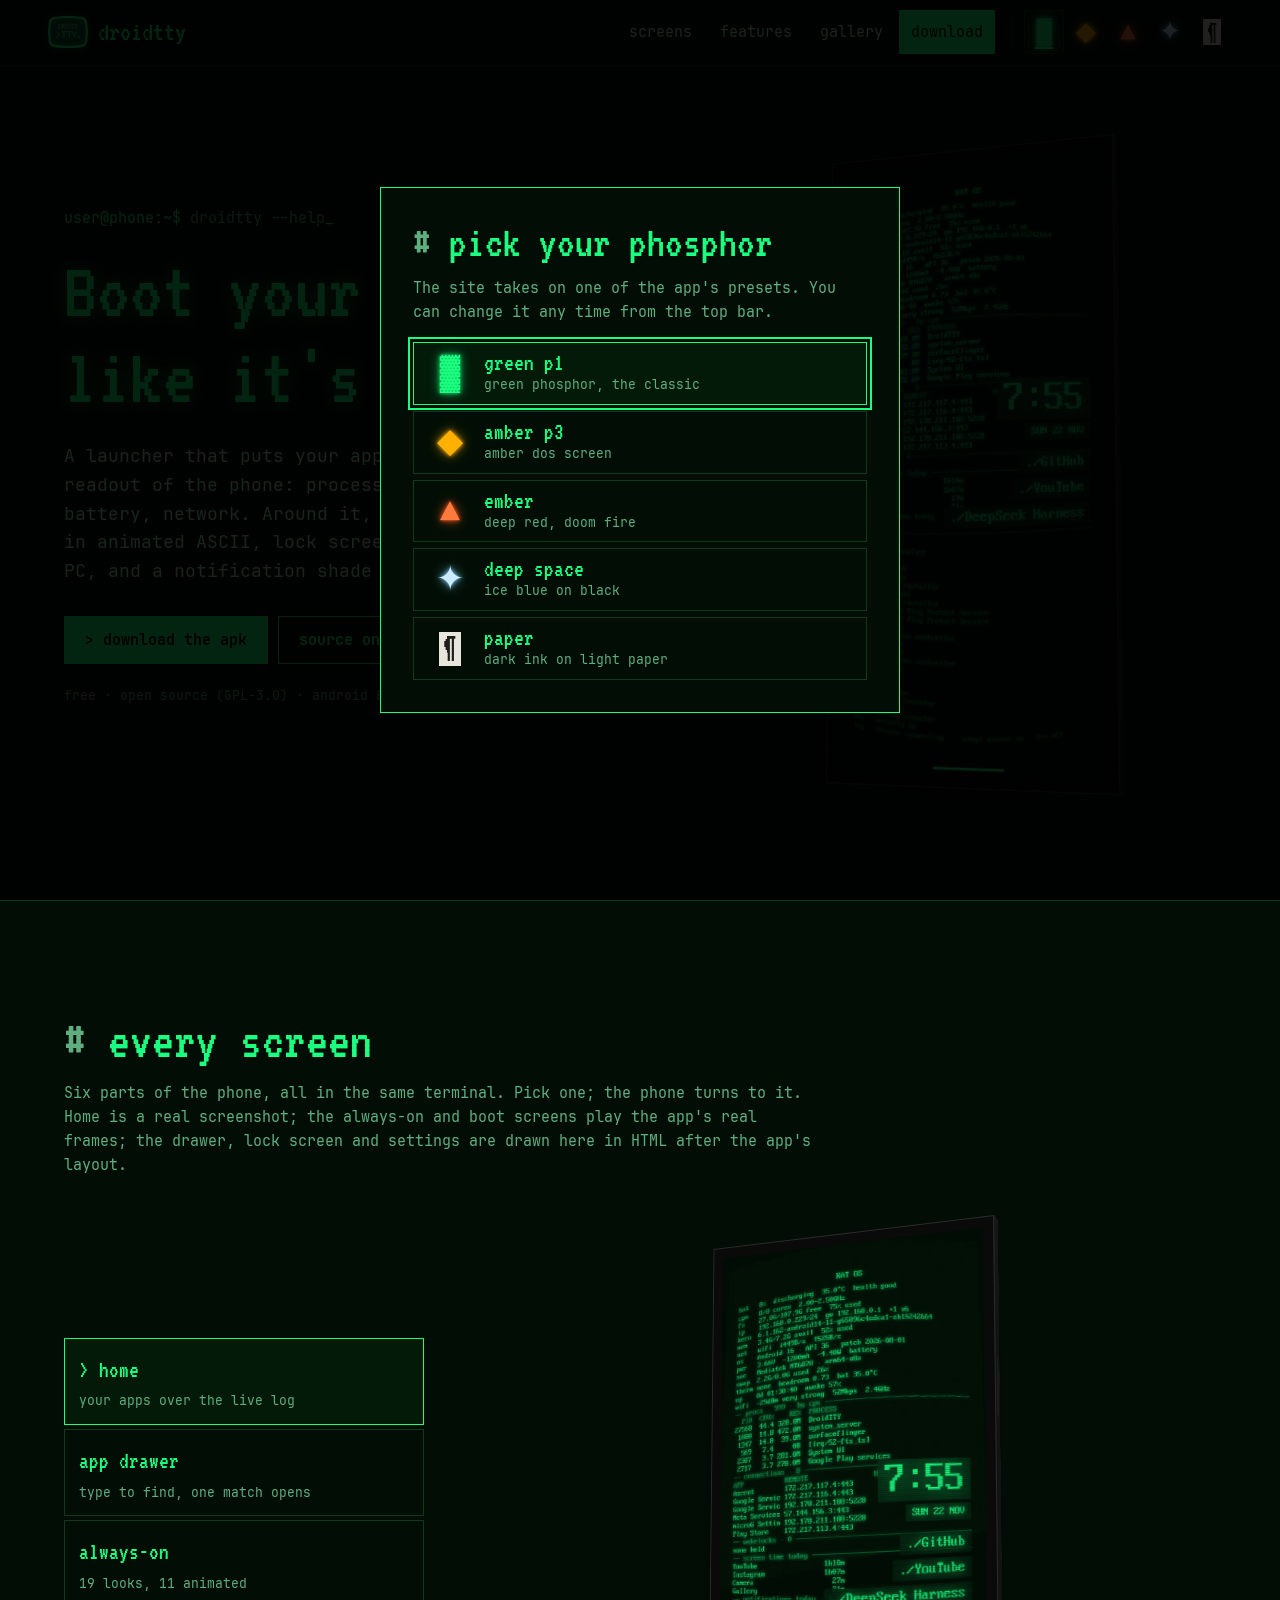
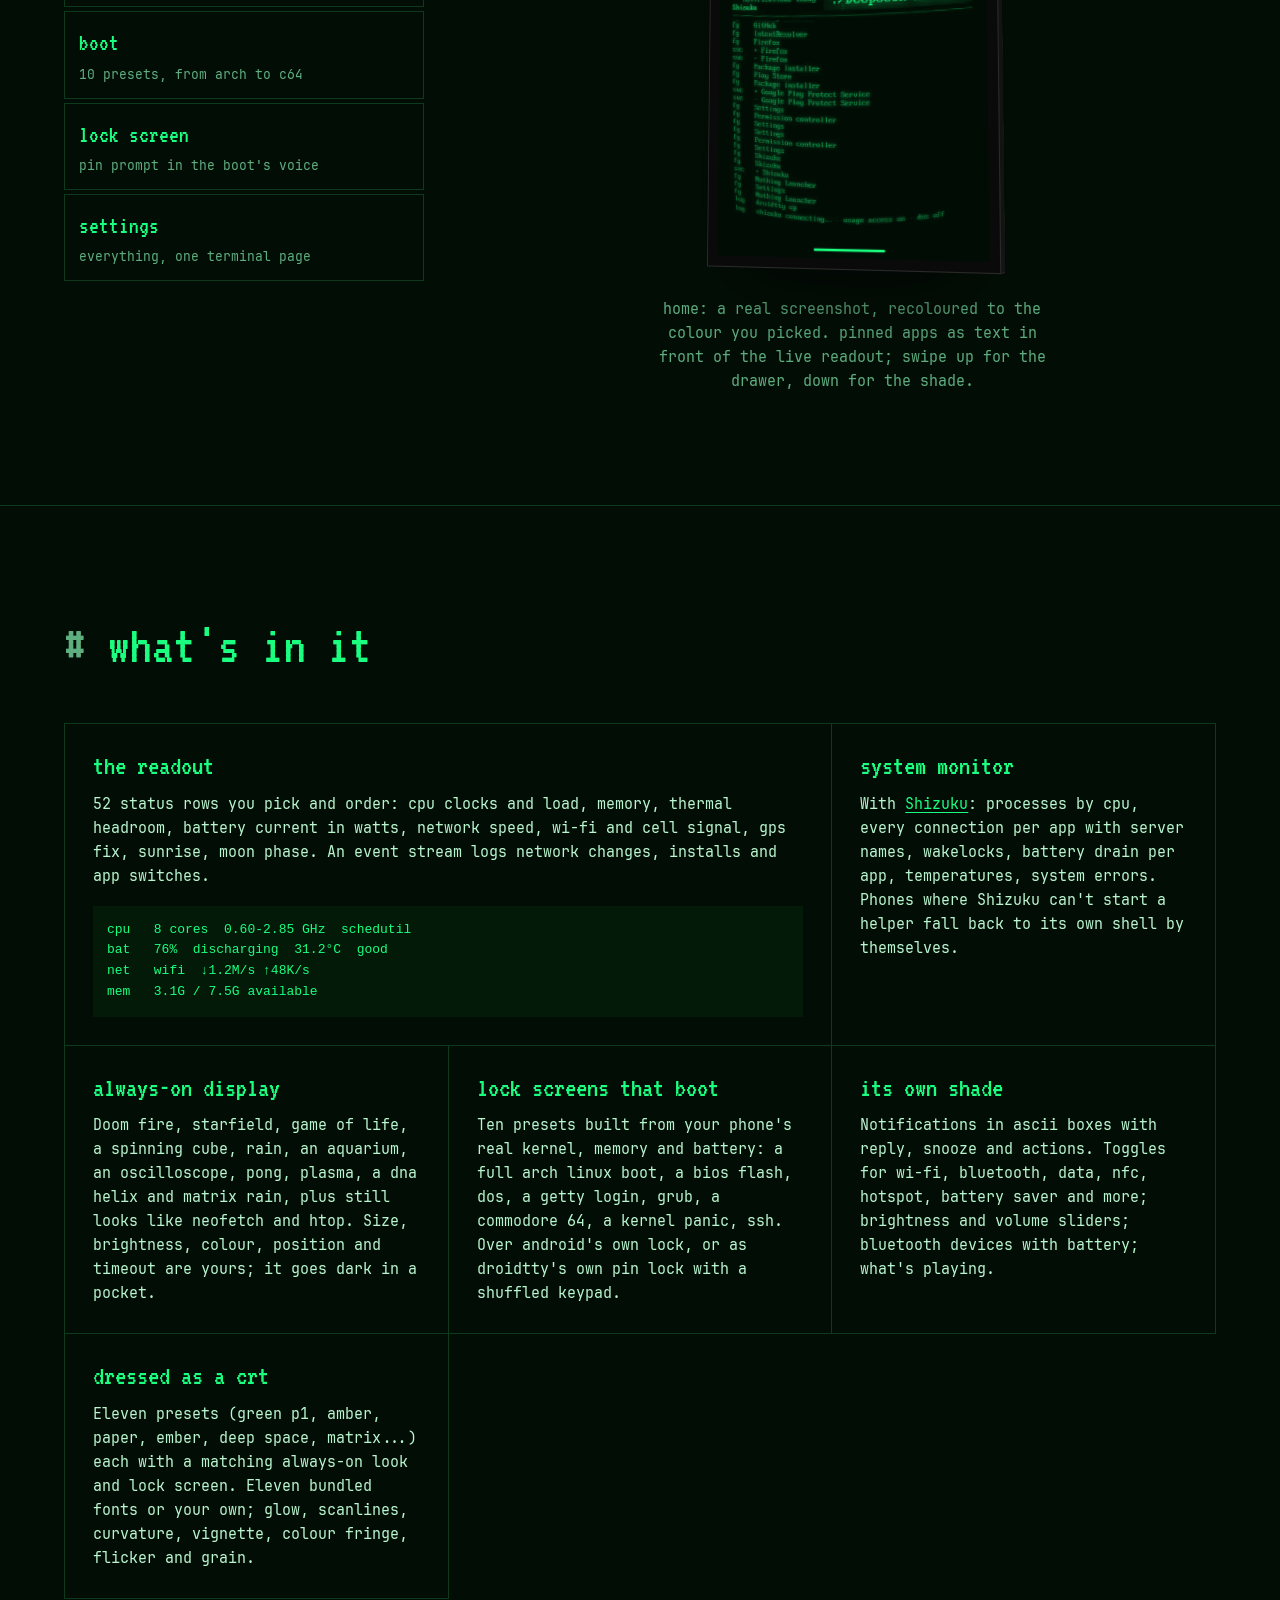
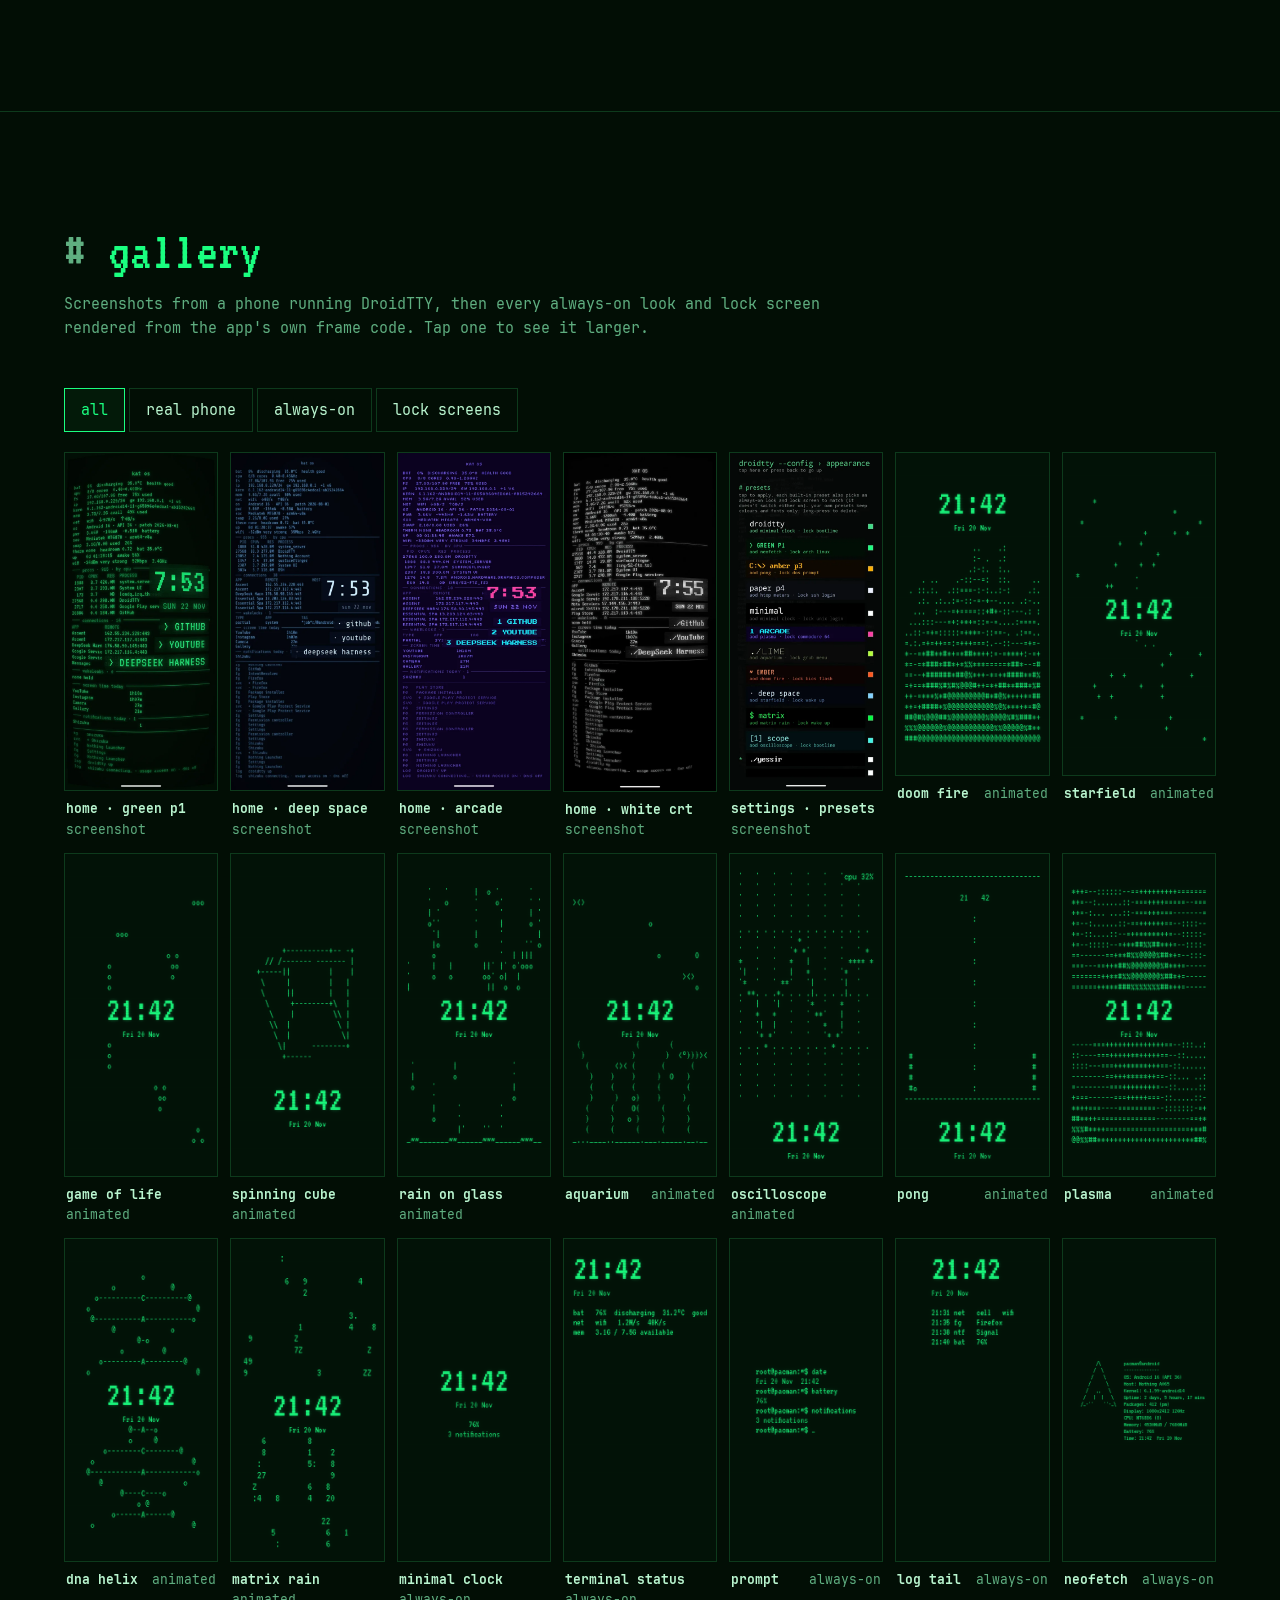
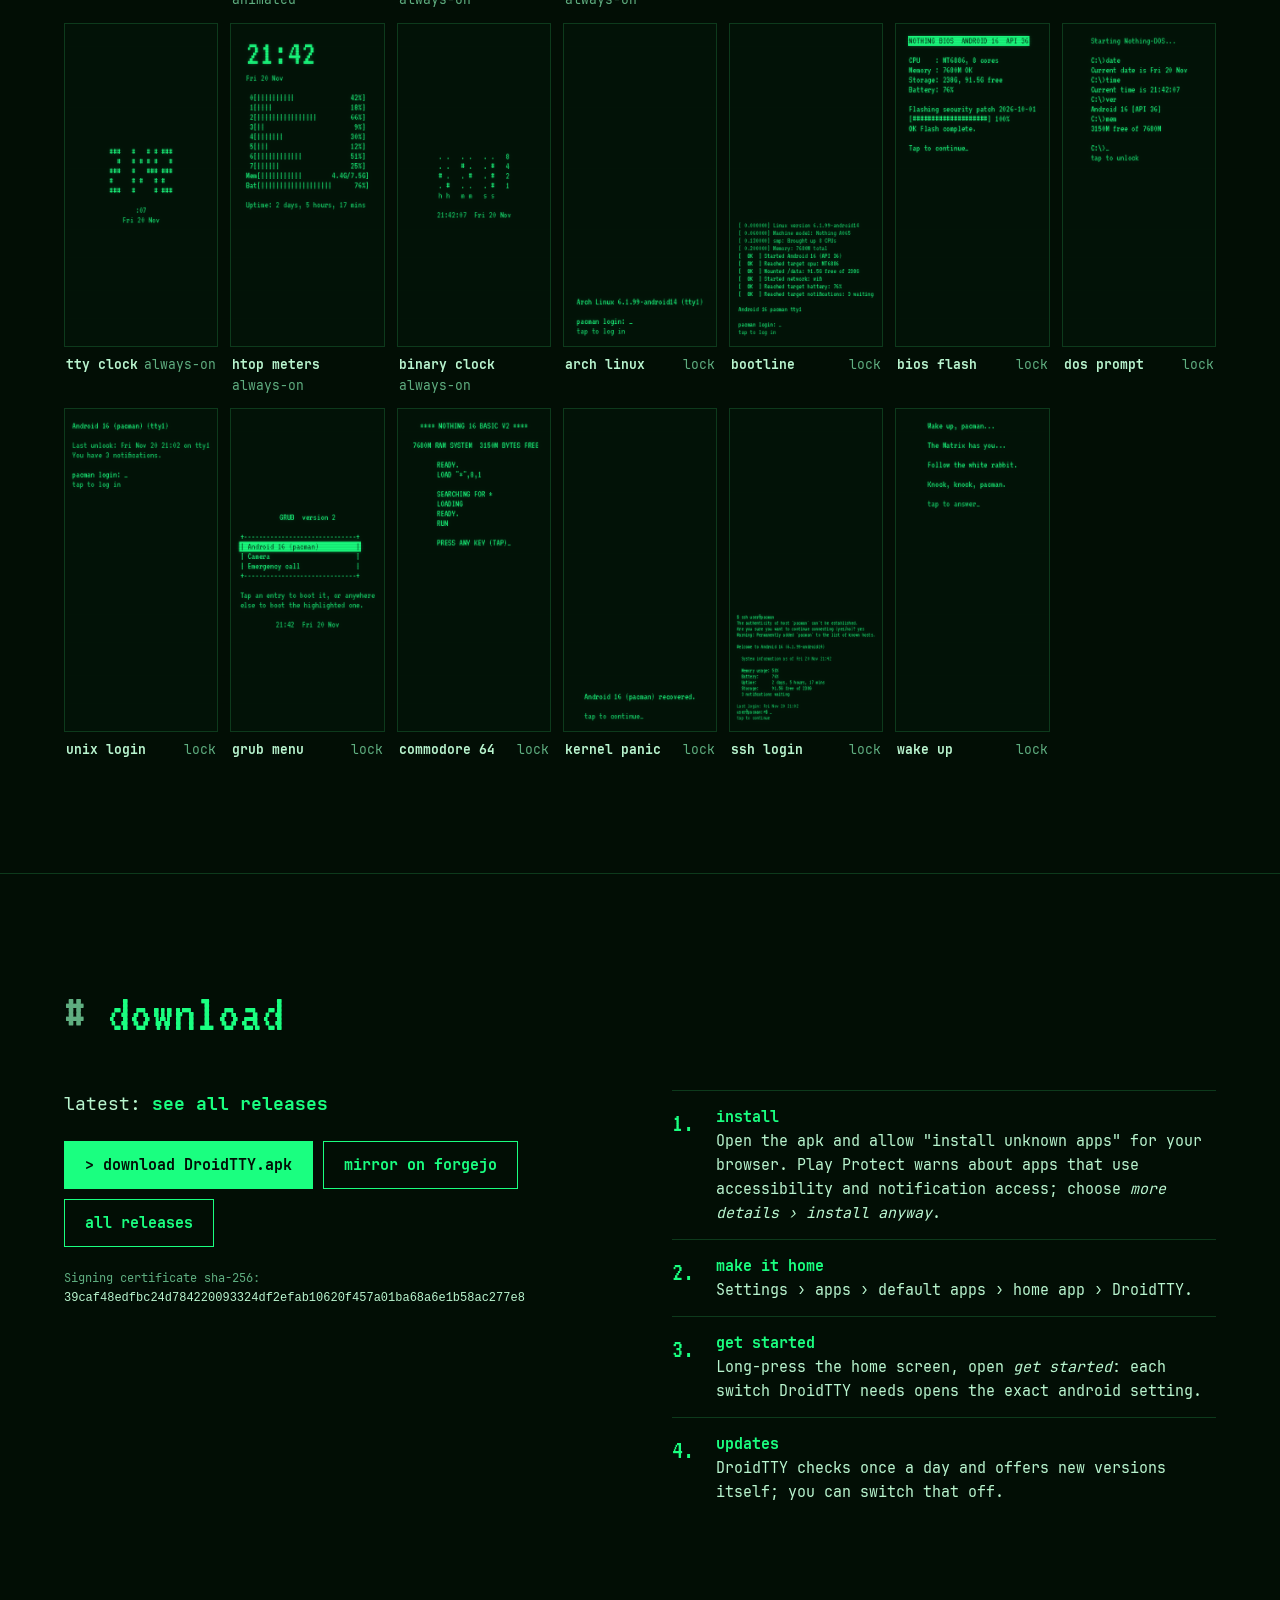
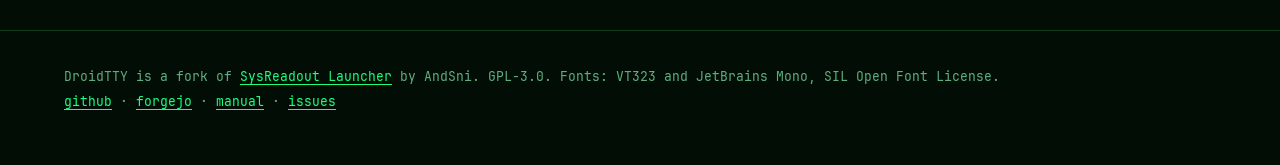
==== commit fcc634c8: "New headline: boot your phone like it's 1985" ====
--- a/site/index.html
+++ b/site/index.html
@@ -3,14 +3,29 @@
 <head>
 <meta charset="utf-8">
 <meta name="viewport" content="width=device-width, initial-scale=1, viewport-fit=cover">
-<title>DroidTTY: your Android phone as a terminal</title>
+<title>DroidTTY: a retro CRT launcher for Android</title>
 <meta name="description" content="DroidTTY is an Android launcher that turns your phone into a terminal: a live system readout, animated ASCII always-on display, boot-screen lock screens and its own notification shade. Free and open source.">
 <link rel="canonical" href="https://droidtty.oiupoyt.space/">
-<meta property="og:title" content="DroidTTY">
-<meta property="og:description" content="An Android launcher that turns your phone into a terminal.">
+<!-- Link previews (Discord, WhatsApp, Instagram, Telegram, X, Slack...). The card is rendered
+     from tools/og/card.html; crawlers need absolute URLs. -->
+<meta property="og:type" content="website">
+<meta property="og:site_name" content="DroidTTY">
+<meta property="og:title" content="DroidTTY: boot your phone like it's 1985">
+<meta property="og:description" content="A free, open-source Android launcher: a live system readout behind your apps, animated ASCII always-on display, lock screens that boot like a PC, and its own notification shade.">
 <meta property="og:url" content="https://droidtty.oiupoyt.space/">
-<meta property="og:image" content="https://droidtty.oiupoyt.space/assets/icon.png">
-<meta name="theme-color" content="#020e05">
+<meta property="og:image" content="https://droidtty.oiupoyt.space/assets/og.png">
+<meta property="og:image:secure_url" content="https://droidtty.oiupoyt.space/assets/og.png">
+<meta property="og:image:type" content="image/png">
+<meta property="og:image:width" content="1200">
+<meta property="og:image:height" content="630">
+<meta property="og:image:alt" content="DroidTTY: boot your phone like it's 1985. A phone showing the green CRT home screen with a live system readout.">
+<meta property="og:locale" content="en_US">
+<meta name="twitter:card" content="summary_large_image">
+<meta name="twitter:title" content="DroidTTY: boot your phone like it's 1985">
+<meta name="twitter:description" content="A free, open-source Android launcher: live system readout, animated ASCII always-on display, lock screens that boot like a PC.">
+<meta name="twitter:image" content="https://droidtty.oiupoyt.space/assets/og.png">
+<meta name="twitter:image:alt" content="DroidTTY: boot your phone like it's 1985.">
+<meta name="theme-color" content="#1aff80">
 <link rel="icon" href="assets/icon.png">
 <link rel="preload" href="assets/fonts/vt323_regular.ttf" as="font" type="font/ttf" crossorigin>
 <link rel="stylesheet" href="style.css">
@@ -43,7 +58,7 @@
 <section class="hero" id="top">
   <div class="hero-copy">
     <p class="prompt"><span class="ps">user@phone:~$</span> <span class="typed" data-type="droidtty --help">droidtty --help</span></p>
-    <h1>Your Android phone, as a terminal.</h1>
+    <h1>Boot your phone like it's 1985.</h1>
     <p class="lede">A launcher that puts your apps in front of a live readout of the phone: processes, connections, battery, network. Around it, an always-on display in animated ASCII, lock screens that boot like a PC, and a notification shade drawn in boxes.</p>
     <div class="cta">
       <a class="btn primary" href="#download">download the apk</a>
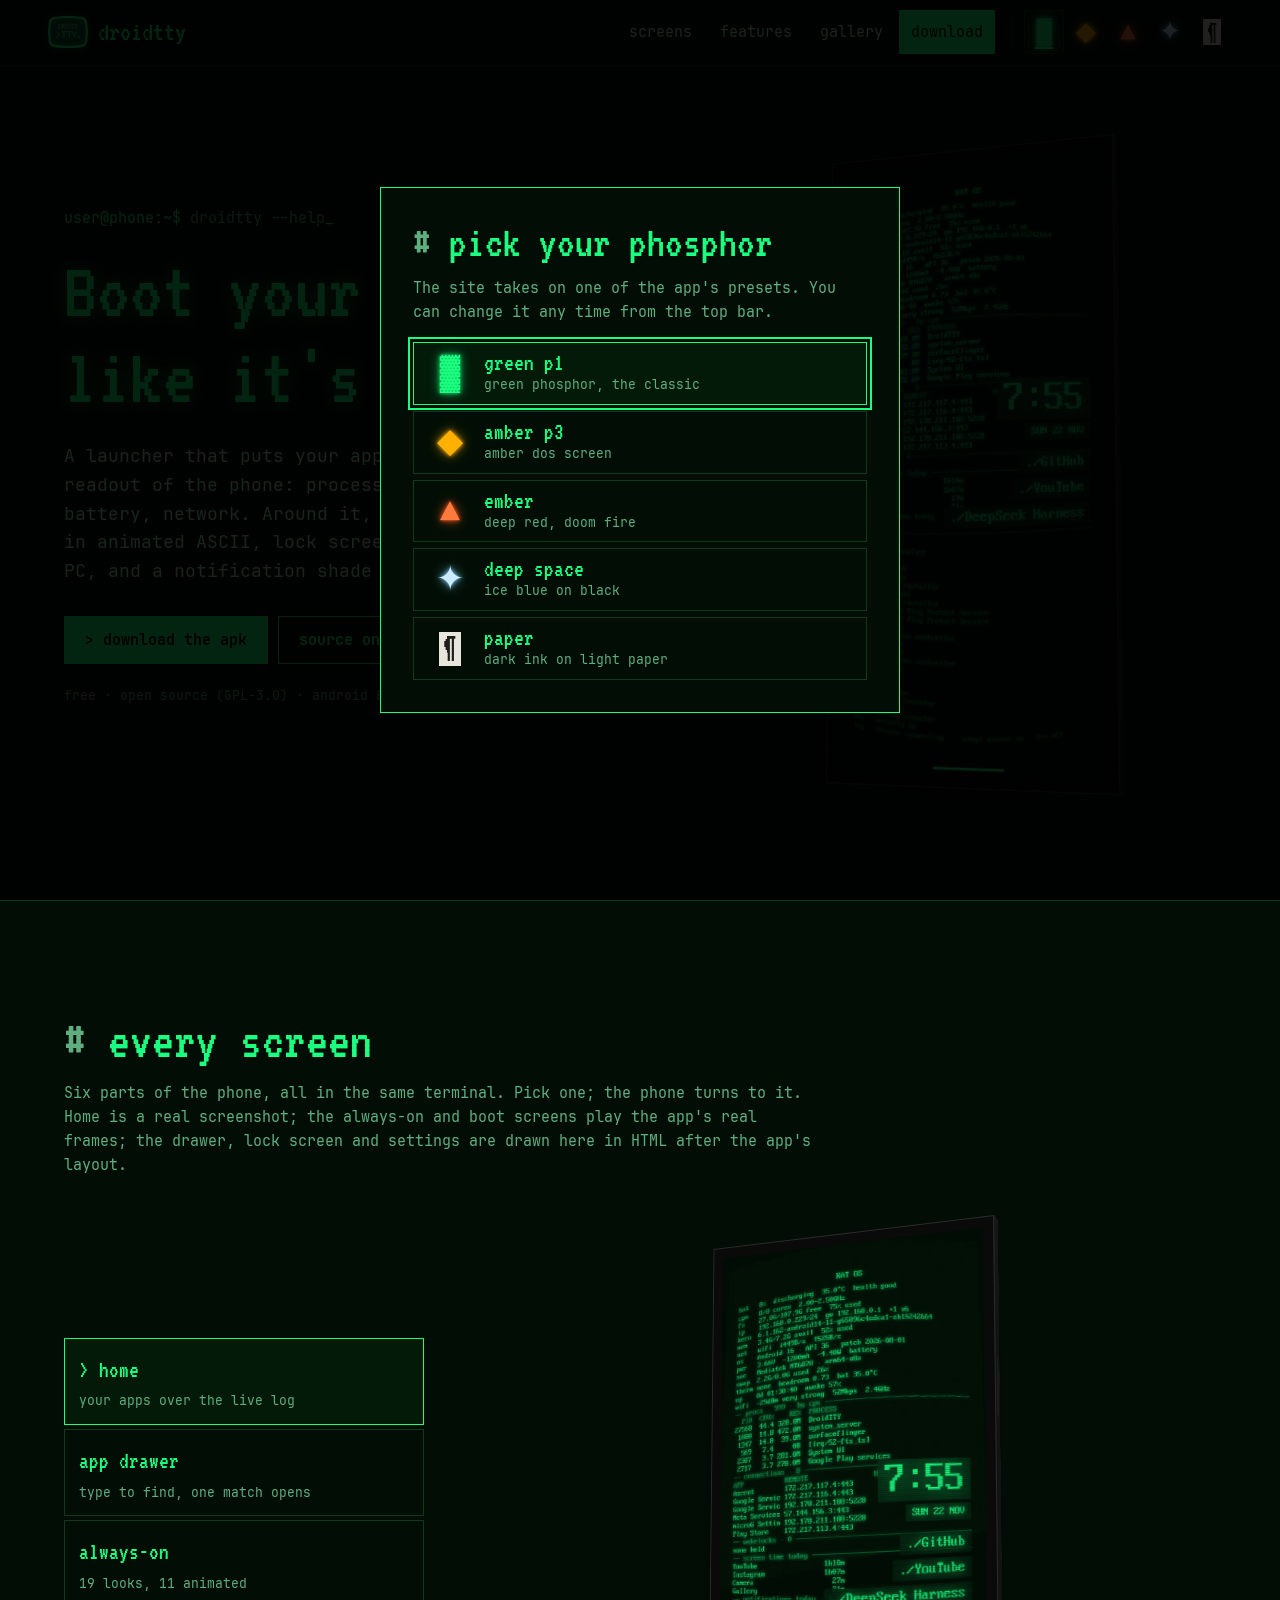
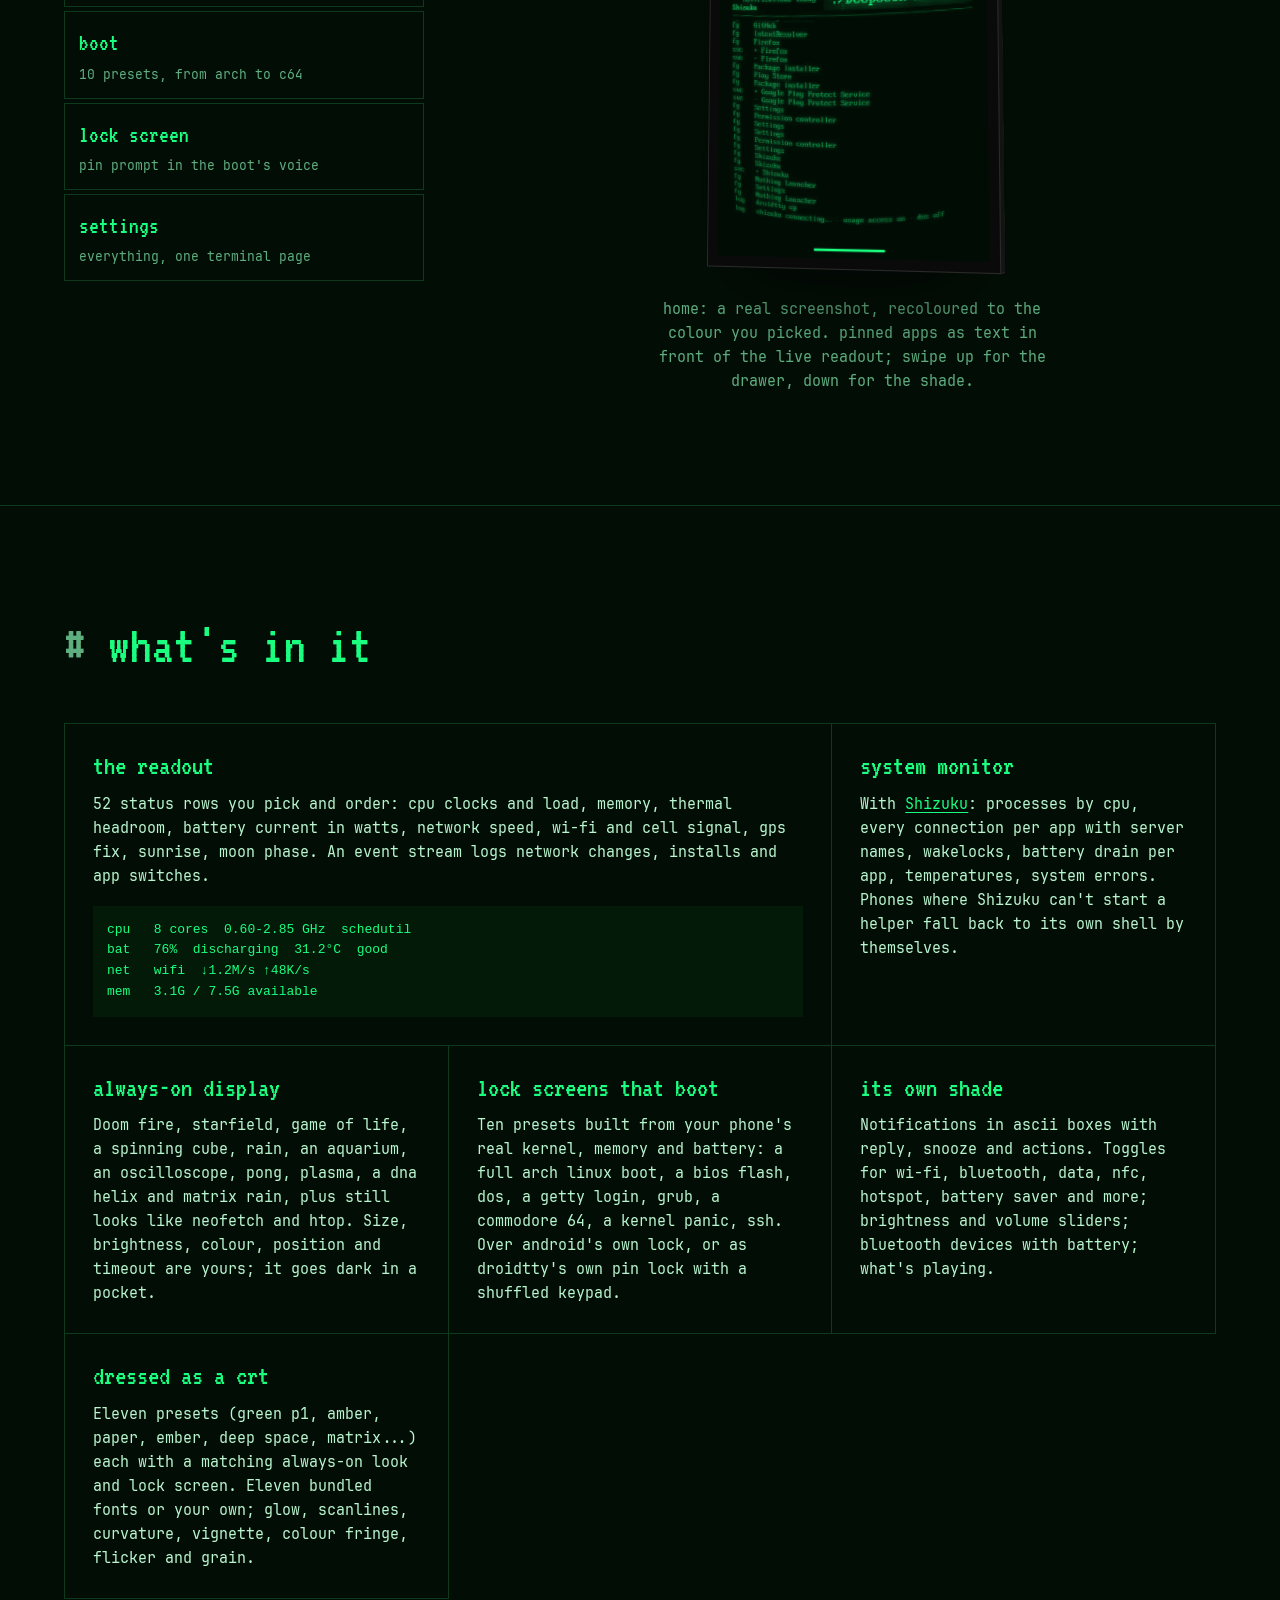
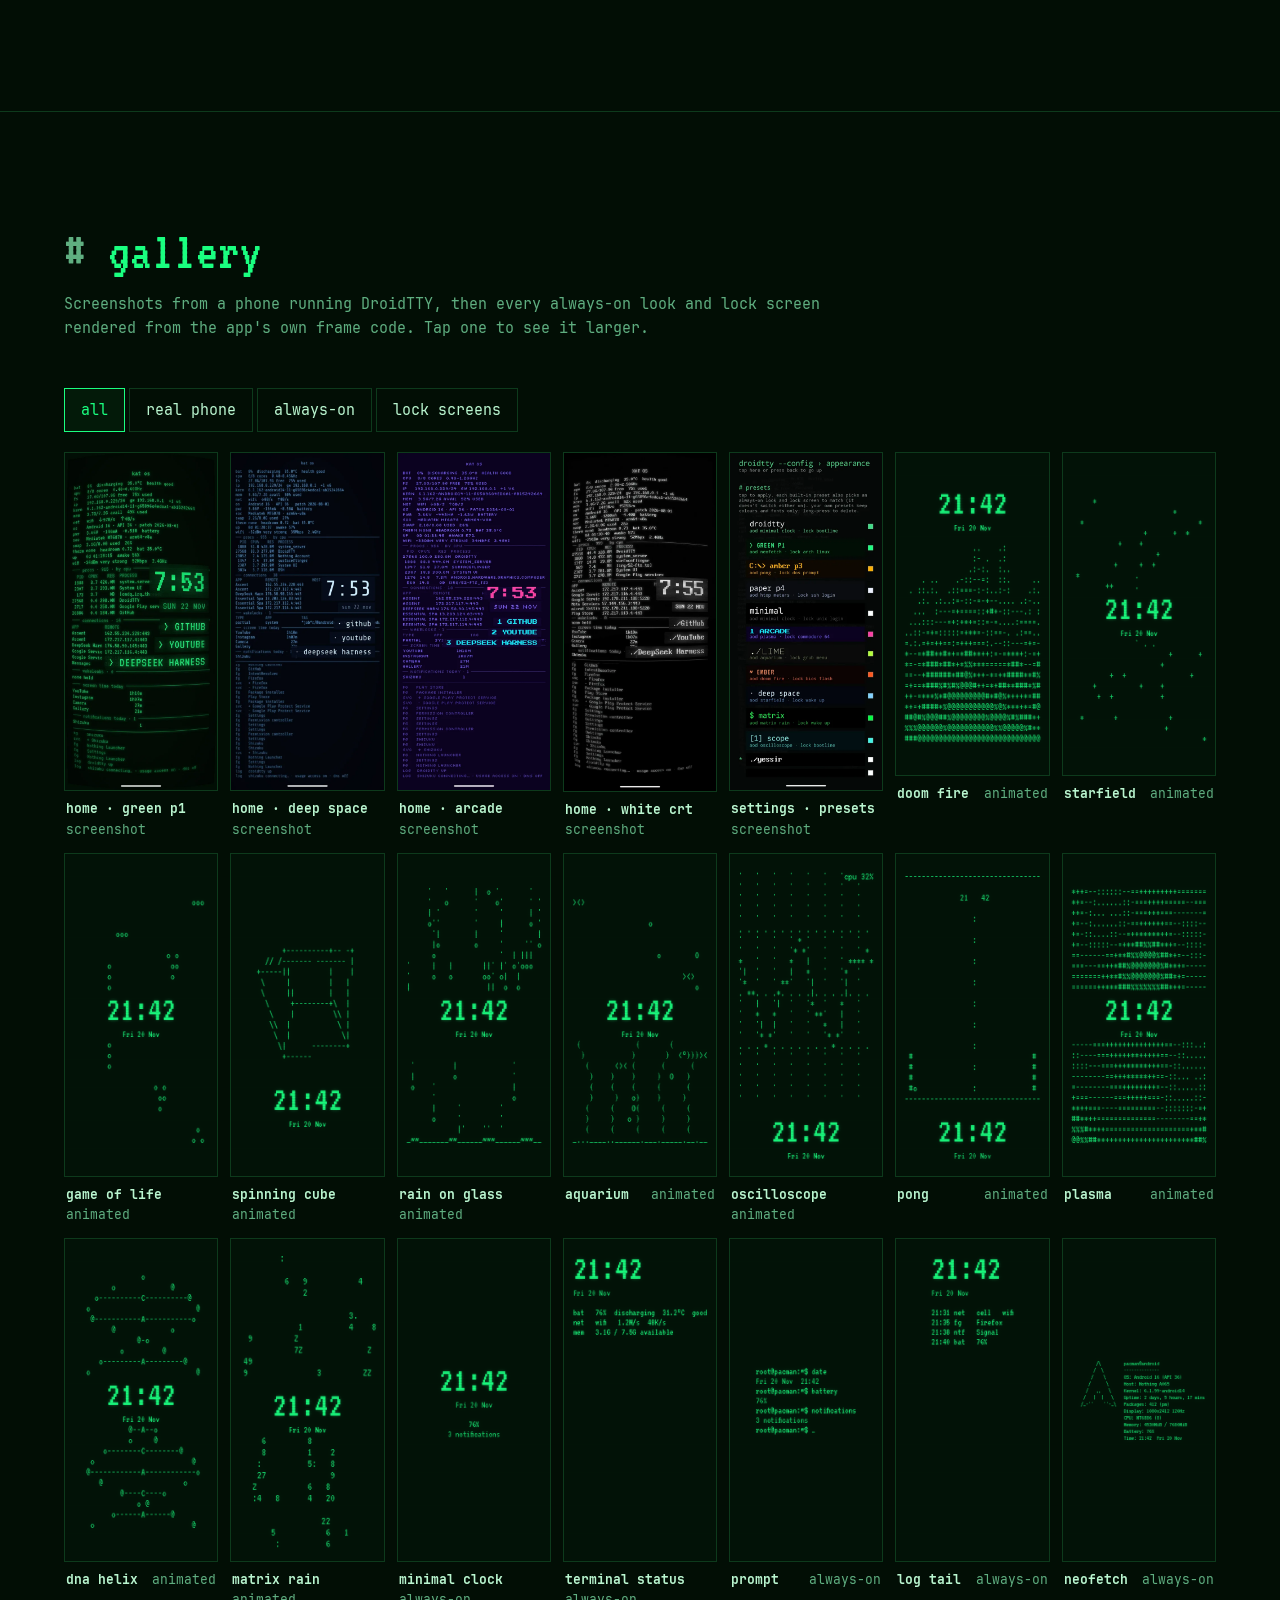
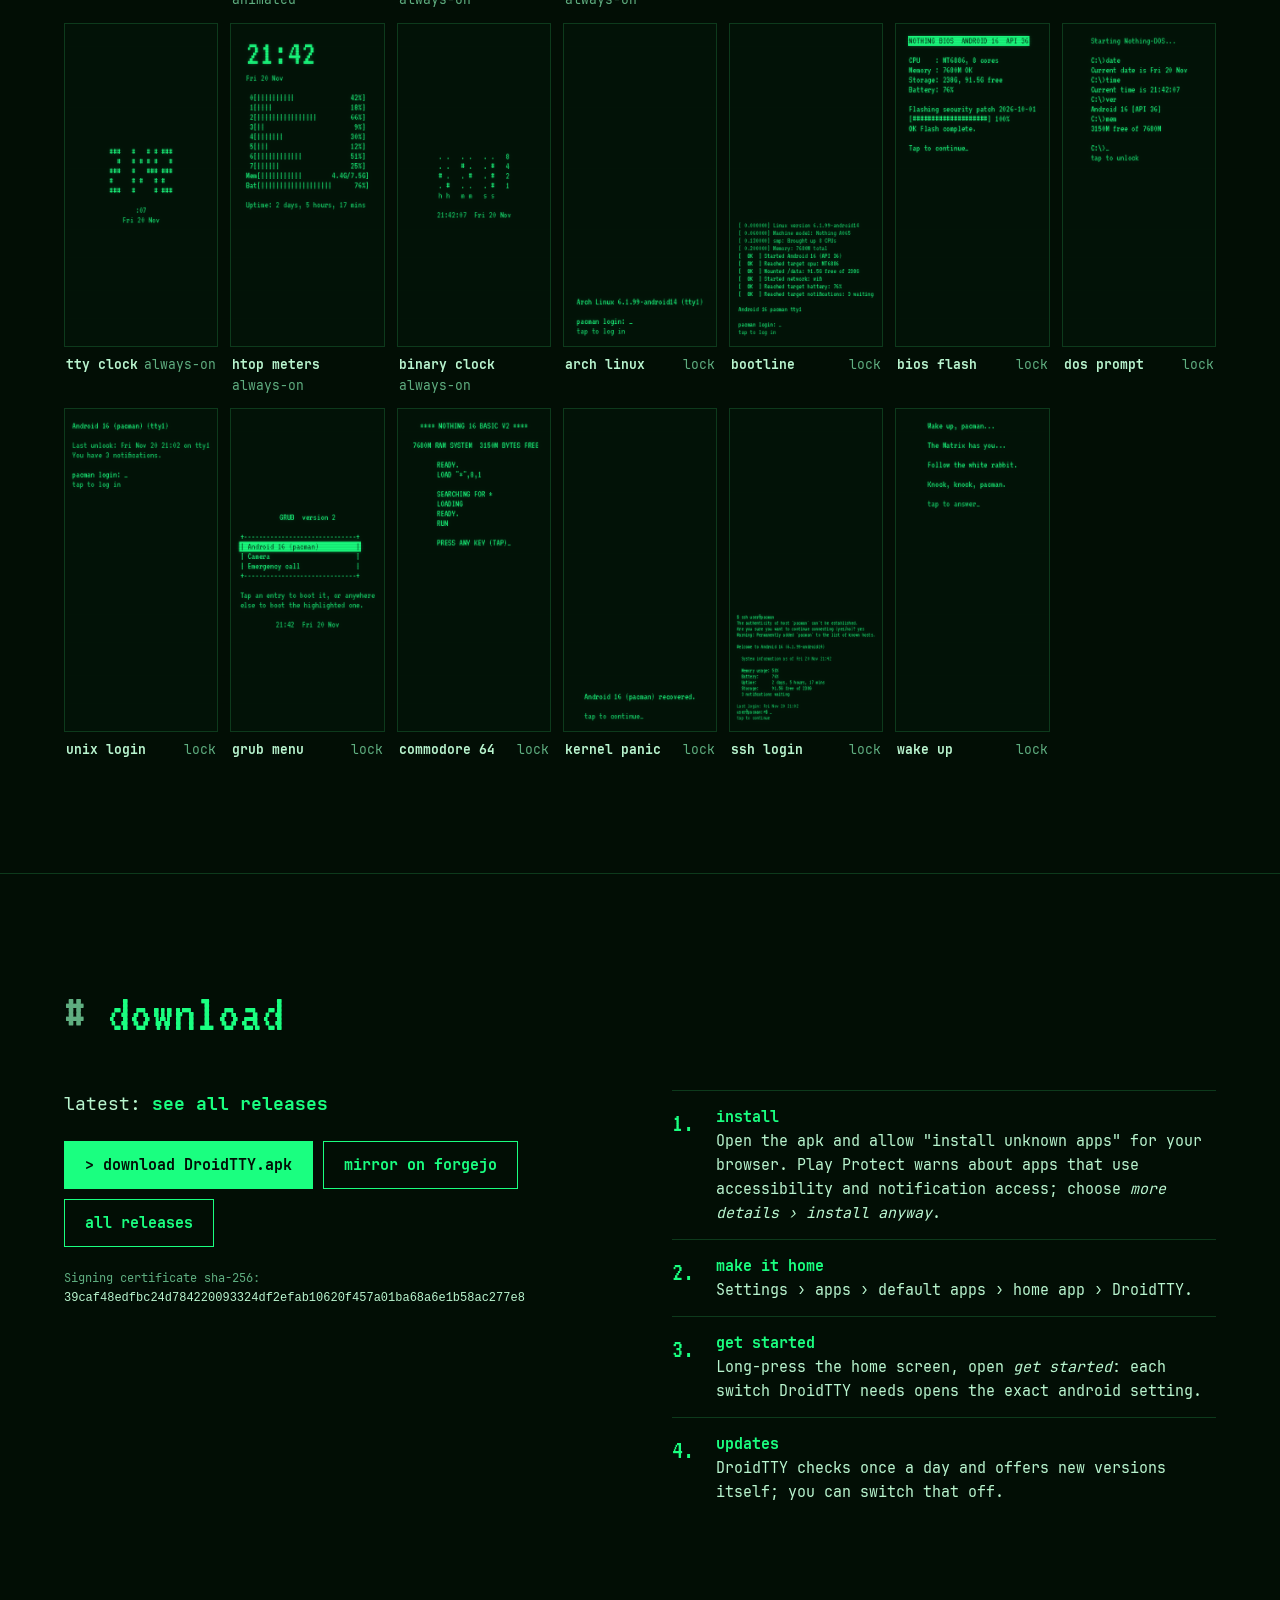
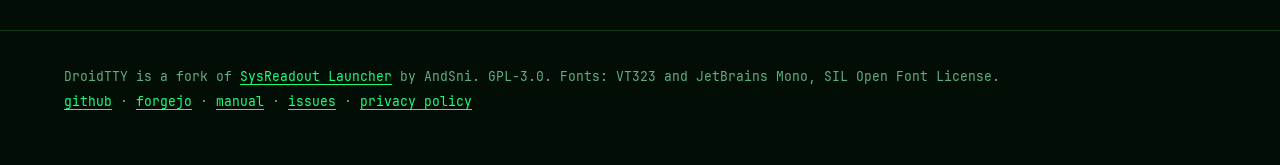
==== commit c1aeba5e: "Lock service consent screen before the accessibility setting; privacy policy page; Play publishing g" ====
--- a/site/index.html
+++ b/site/index.html
@@ -171,7 +171,7 @@
 
 <footer class="foot">
   <p>DroidTTY is a fork of <a href="https://github.com/AndSni/SysReadout-Launcher">SysReadout Launcher</a> by AndSni. GPL-3.0. Fonts: VT323 and JetBrains Mono, SIL Open Font License.</p>
-  <p><a href="https://github.com/oiupoyt/DroidTTY">github</a> · <a href="https://git.oiupoyt.space/oiupoyt/DroidTTY">forgejo</a> · <a href="https://github.com/oiupoyt/DroidTTY/blob/main/docs/MANUAL.md">manual</a> · <a href="https://github.com/oiupoyt/DroidTTY/issues">issues</a></p>
+  <p><a href="https://github.com/oiupoyt/DroidTTY">github</a> · <a href="https://git.oiupoyt.space/oiupoyt/DroidTTY">forgejo</a> · <a href="https://github.com/oiupoyt/DroidTTY/blob/main/docs/MANUAL.md">manual</a> · <a href="https://github.com/oiupoyt/DroidTTY/issues">issues</a> · <a href="privacy">privacy policy</a></p>
 </footer>
 
 <!-- Recolours the gallery's green renders to the chosen theme: brightness picks a point
--- a/site/style.css
+++ b/site/style.css
@@ -405,3 +405,19 @@
    app's own crt effects, so the site's scanlines and vignette stay off it. */
 .screen.scr-home::after { display: none; }
 .s-shot { position: absolute; inset: 0; width: 100%; height: 100%; object-fit: cover; object-position: top; filter: url(#retint-shot); }
+
+/* ---- privacy policy page ---- */
+.policy section { max-width: 860px; margin: 0 auto; padding-left: clamp(16px, 5vw, 64px); padding-right: clamp(16px, 5vw, 64px); }
+.policy h1 { font-size: clamp(40px, 6vw, 64px); }
+.policy h2 { font-size: 30px; margin: 34px 0 8px; }
+.policy p, .policy li { max-width: 72ch; }
+.policy ul { padding-left: 20px; }
+.policy li { margin: 8px 0; }
+.policy table { width: 100%; border-collapse: collapse; margin-top: 10px; font-size: 14px; }
+.policy th, .policy td { text-align: left; vertical-align: top; padding: 10px 12px; border: 1px solid var(--line); }
+.policy th { color: var(--fg); font-weight: 400; background: var(--surface); }
+.policy td:first-child { color: var(--fg); width: 30%; }
+@media (max-width: 620px) {
+  .policy td:first-child { width: auto; }
+  .policy th, .policy td { padding: 8px; }
+}
